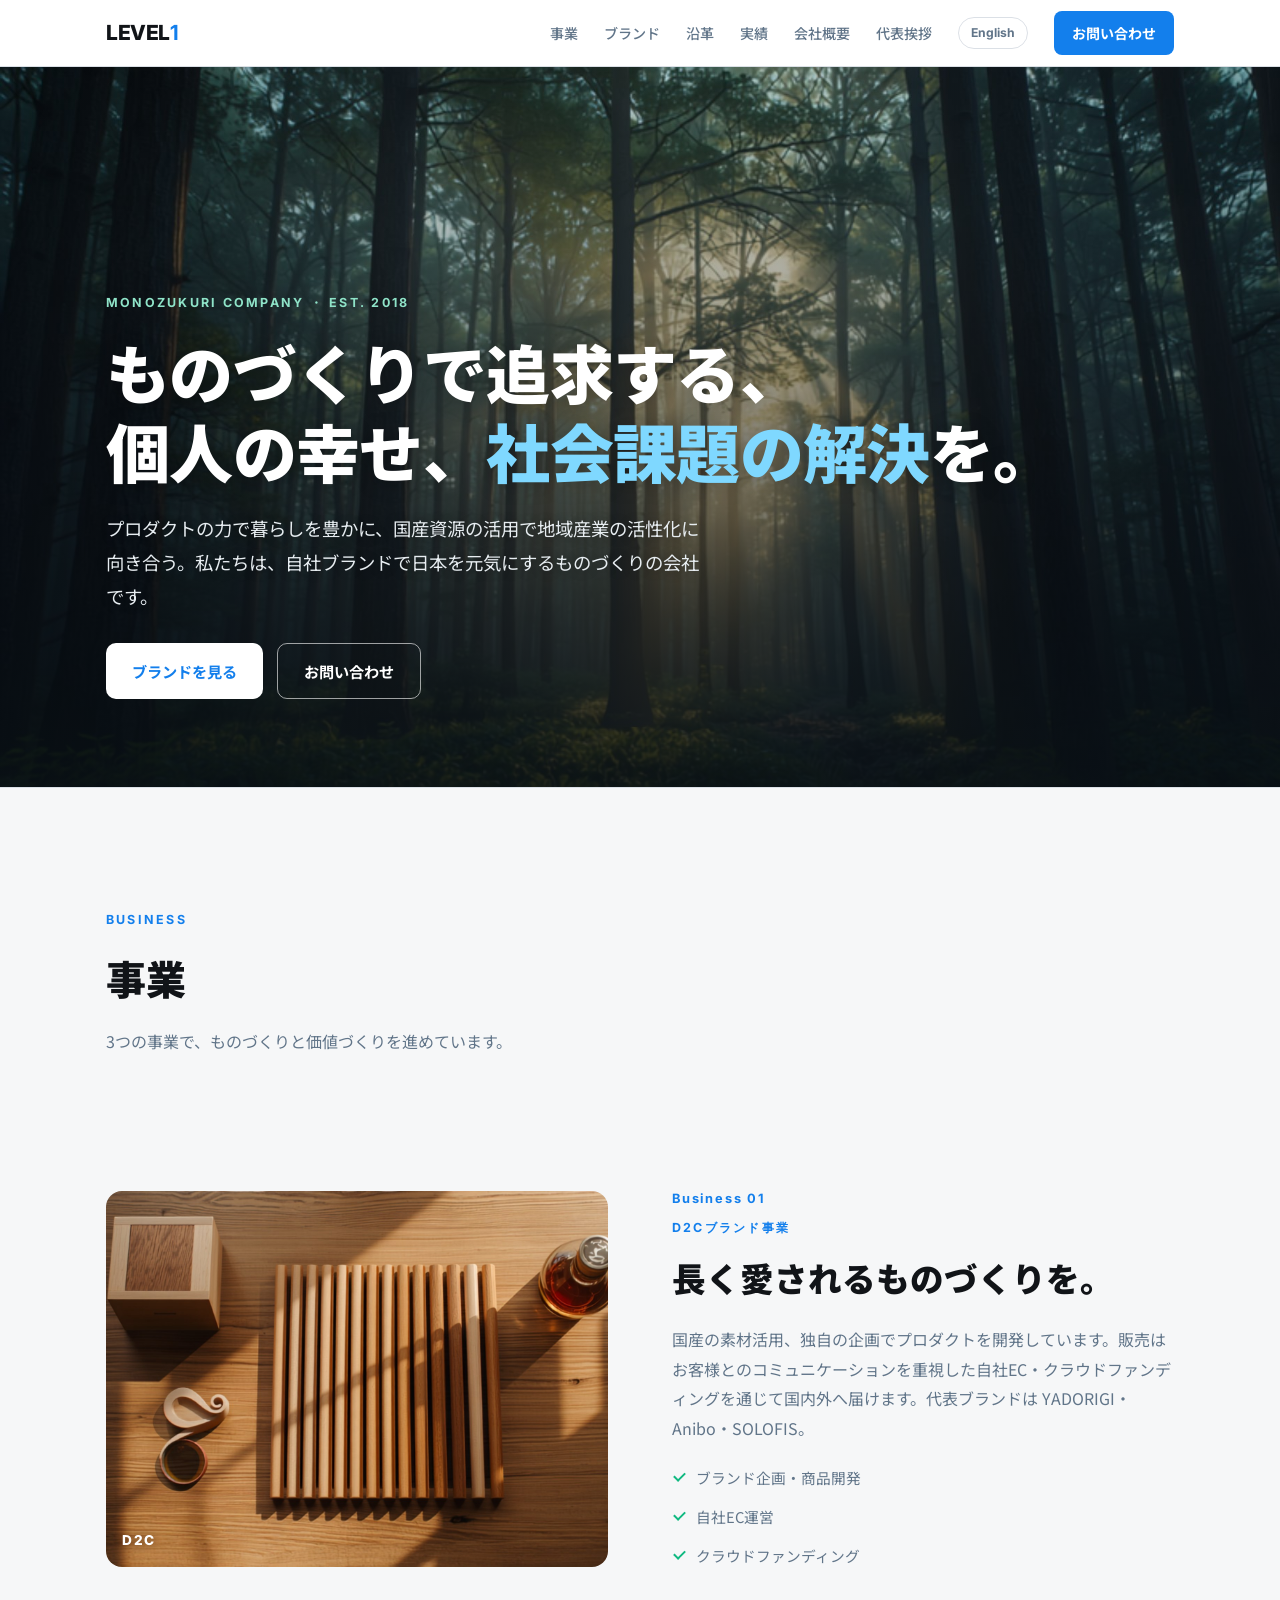
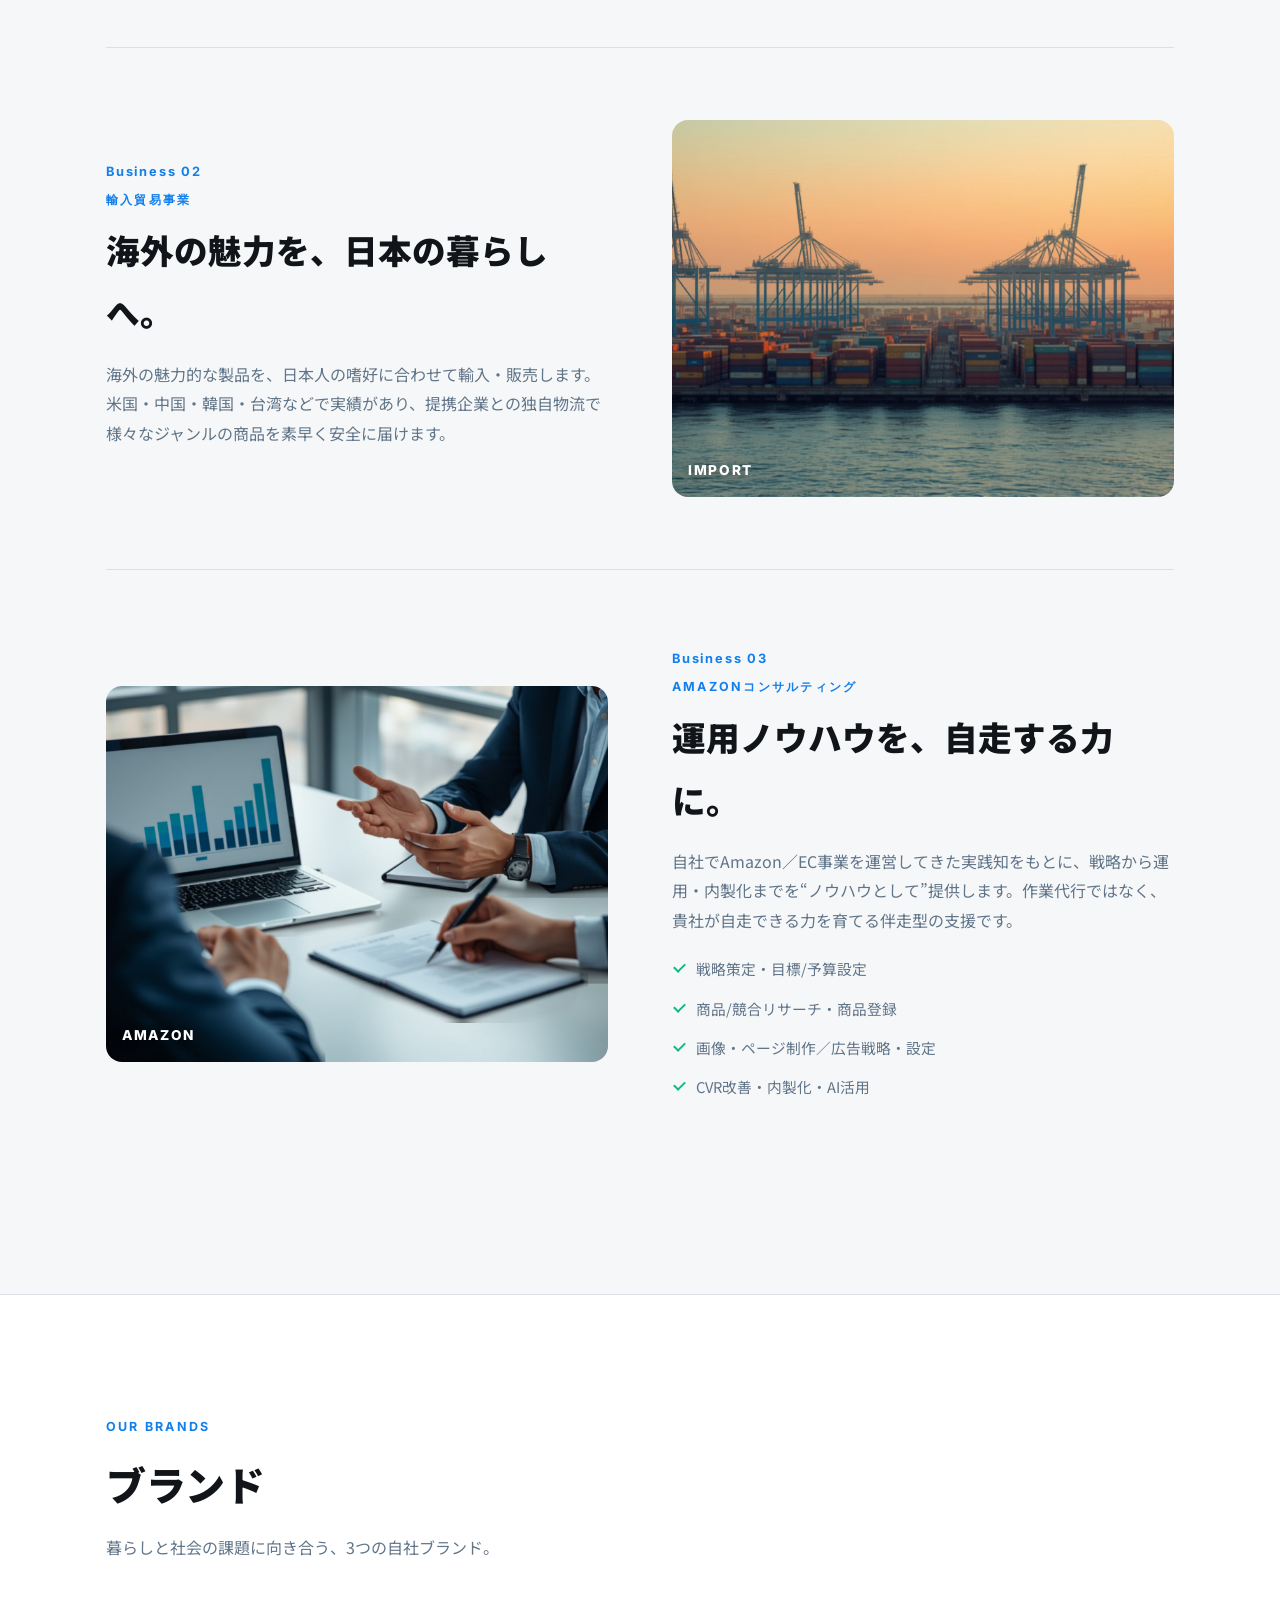
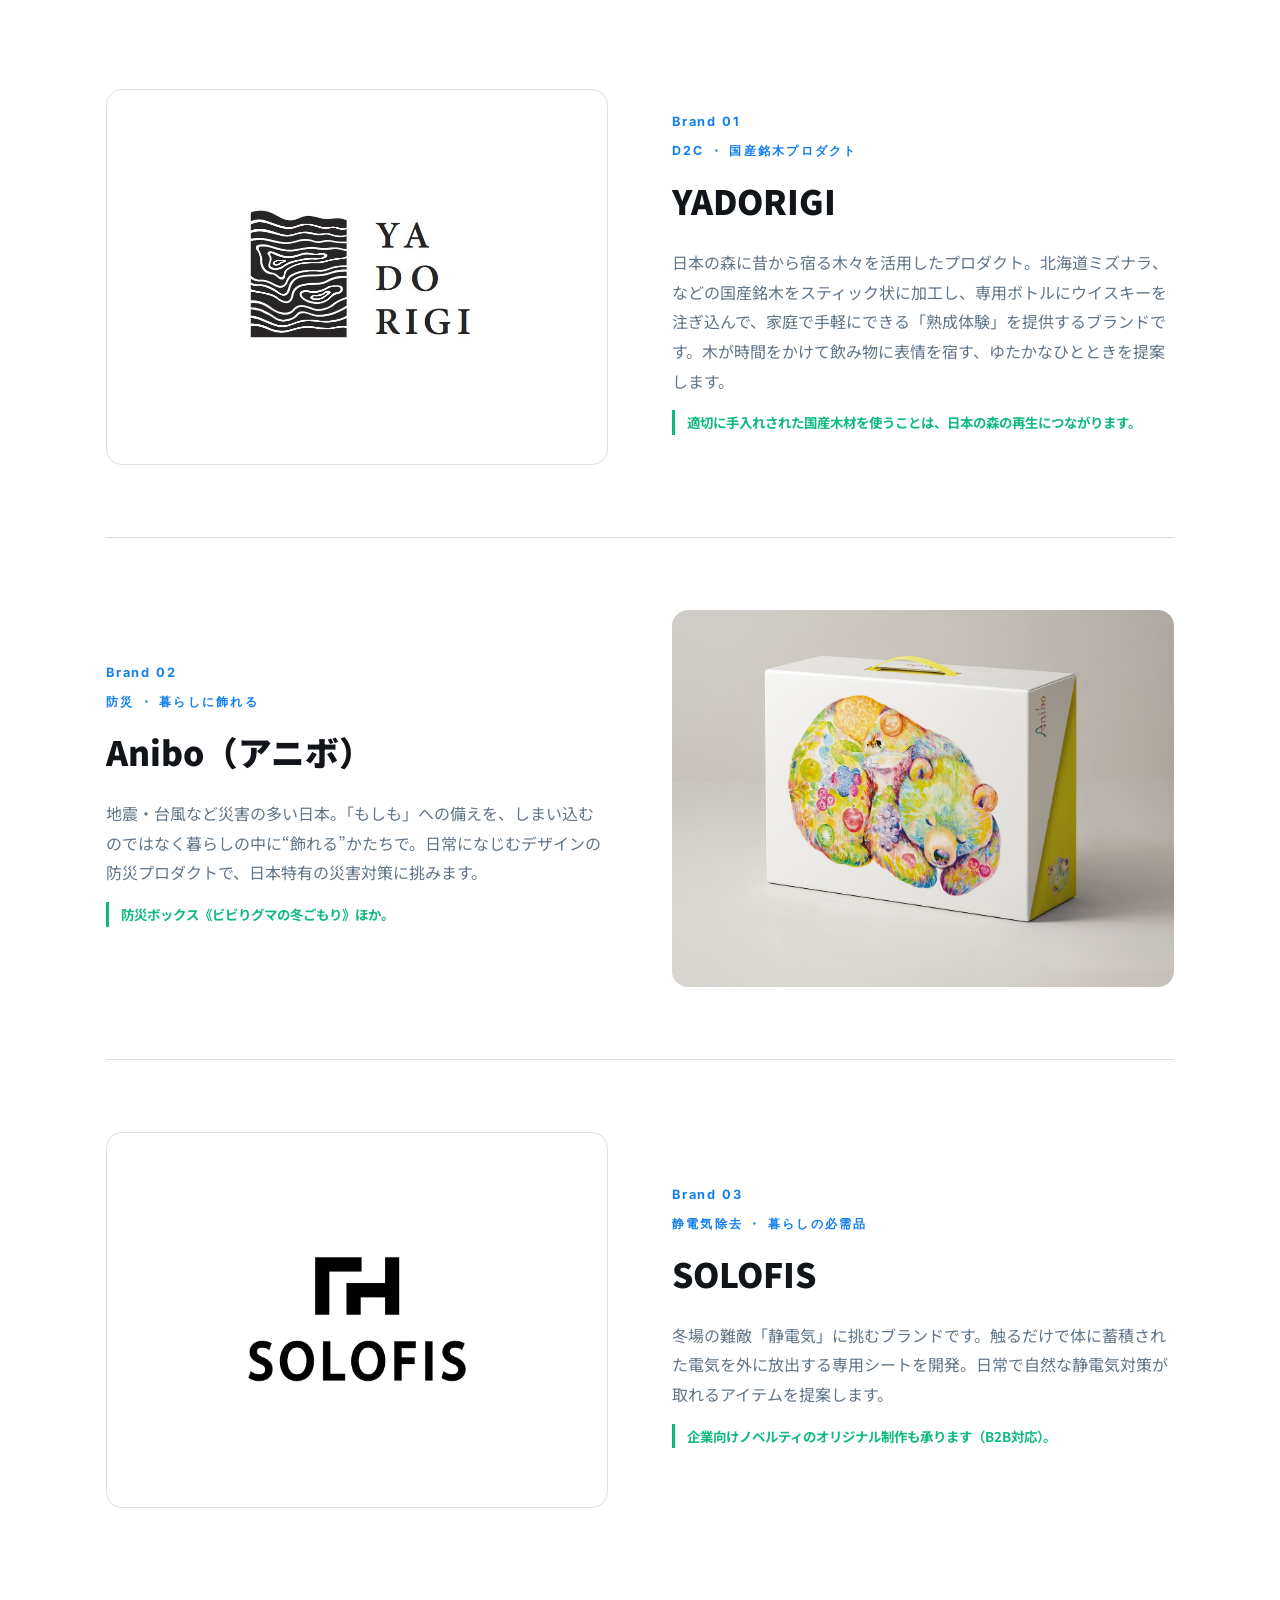
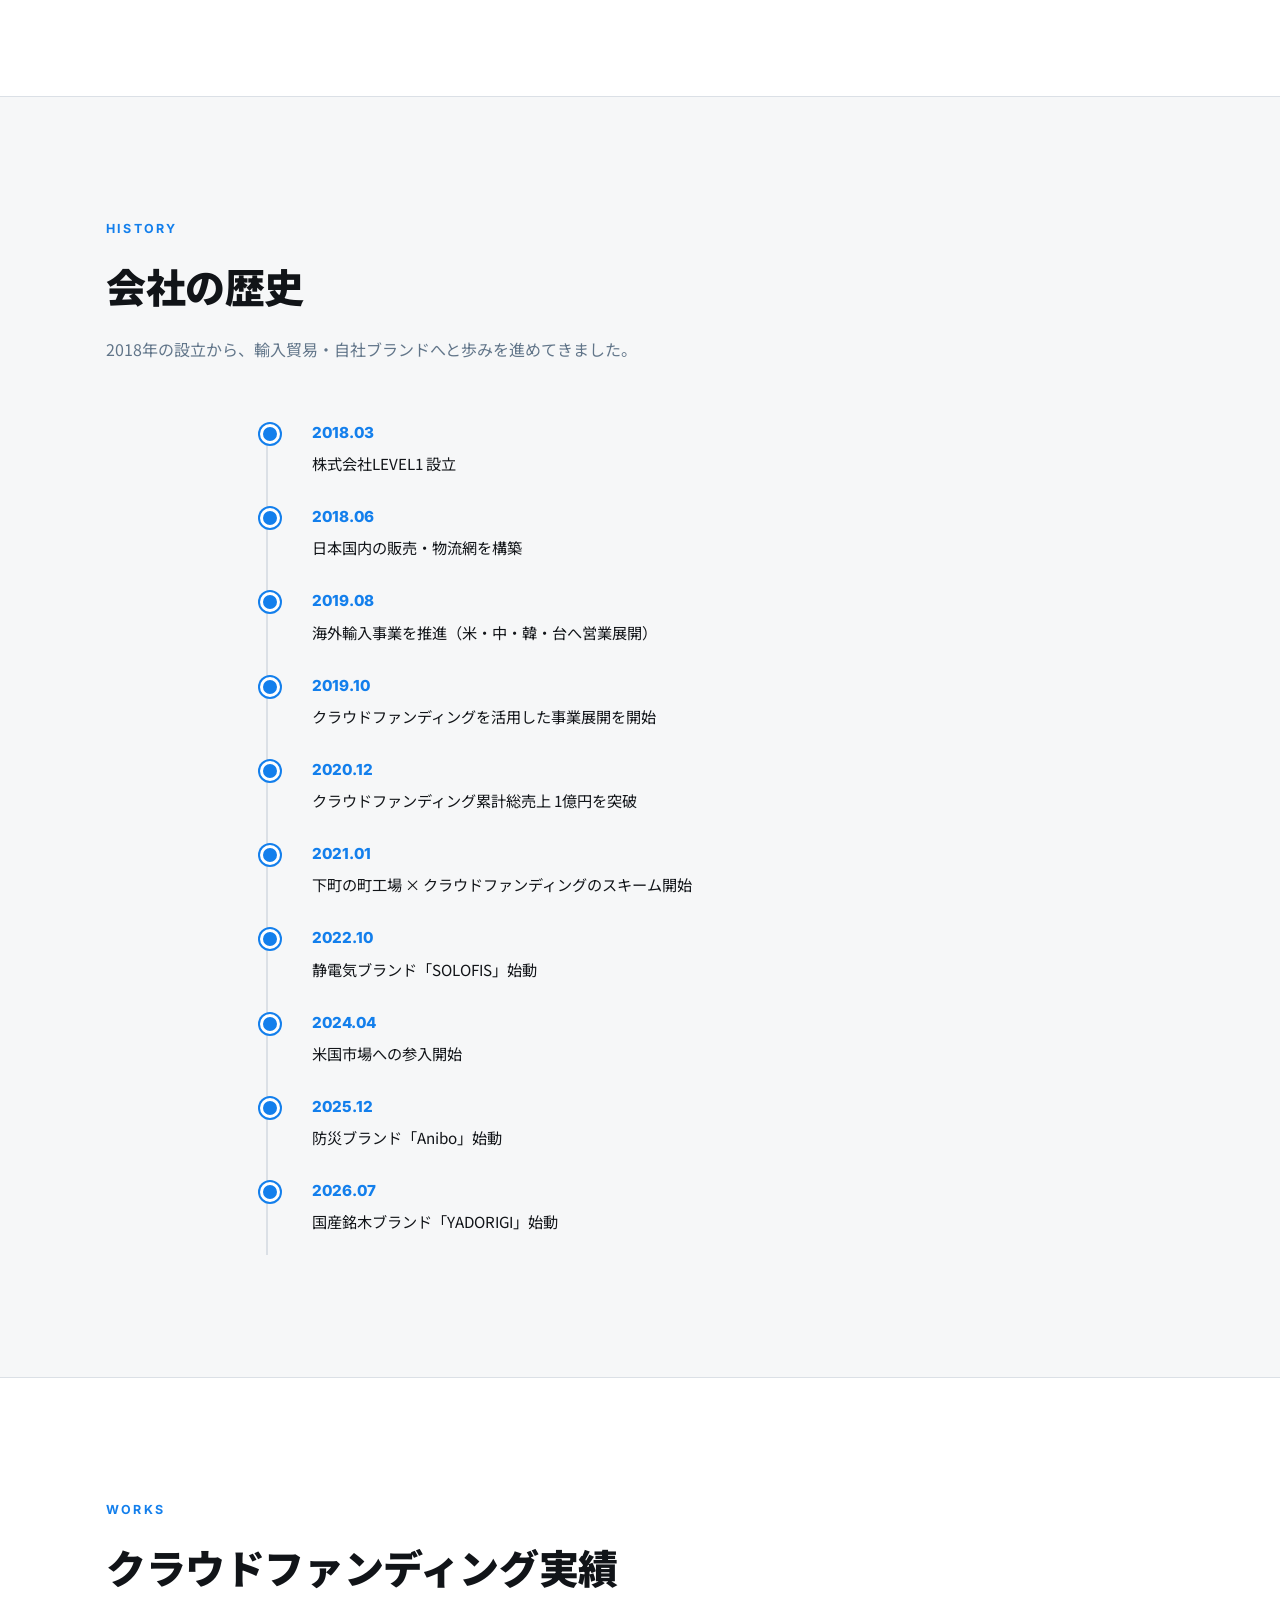
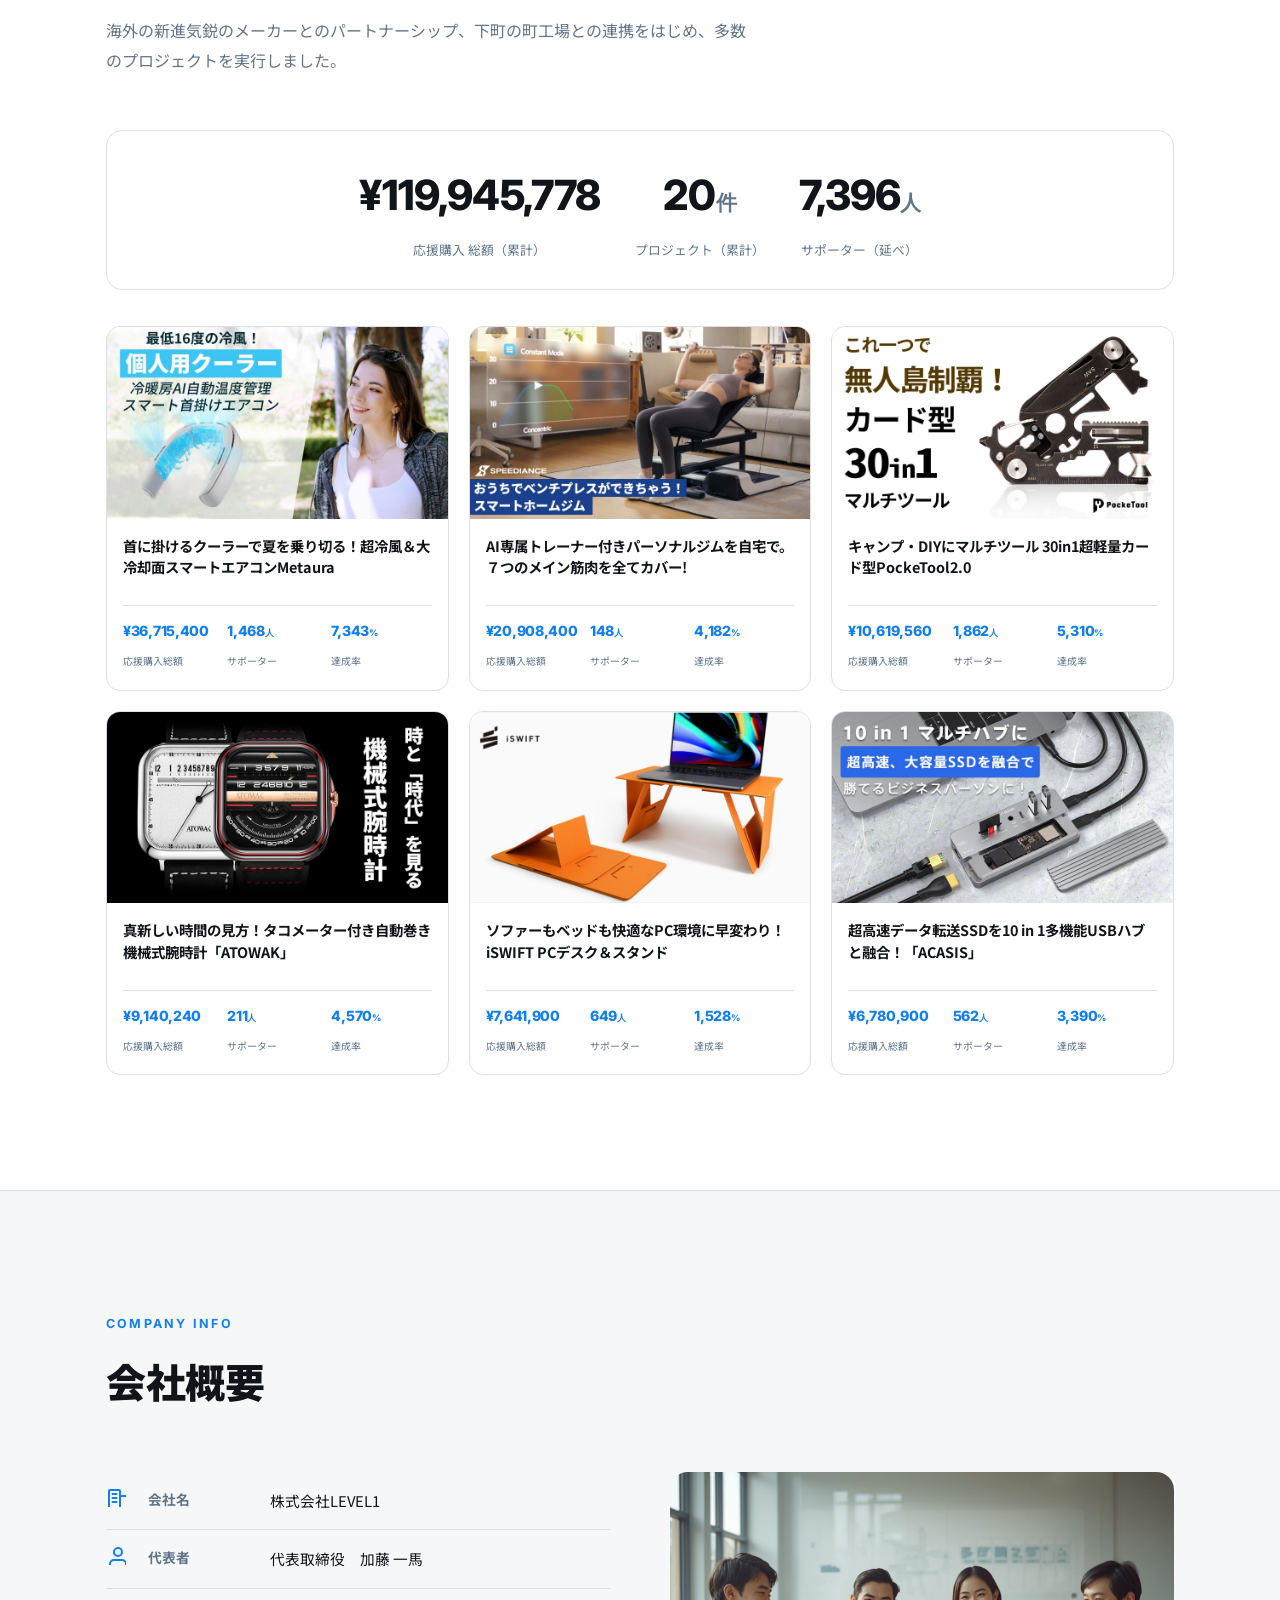
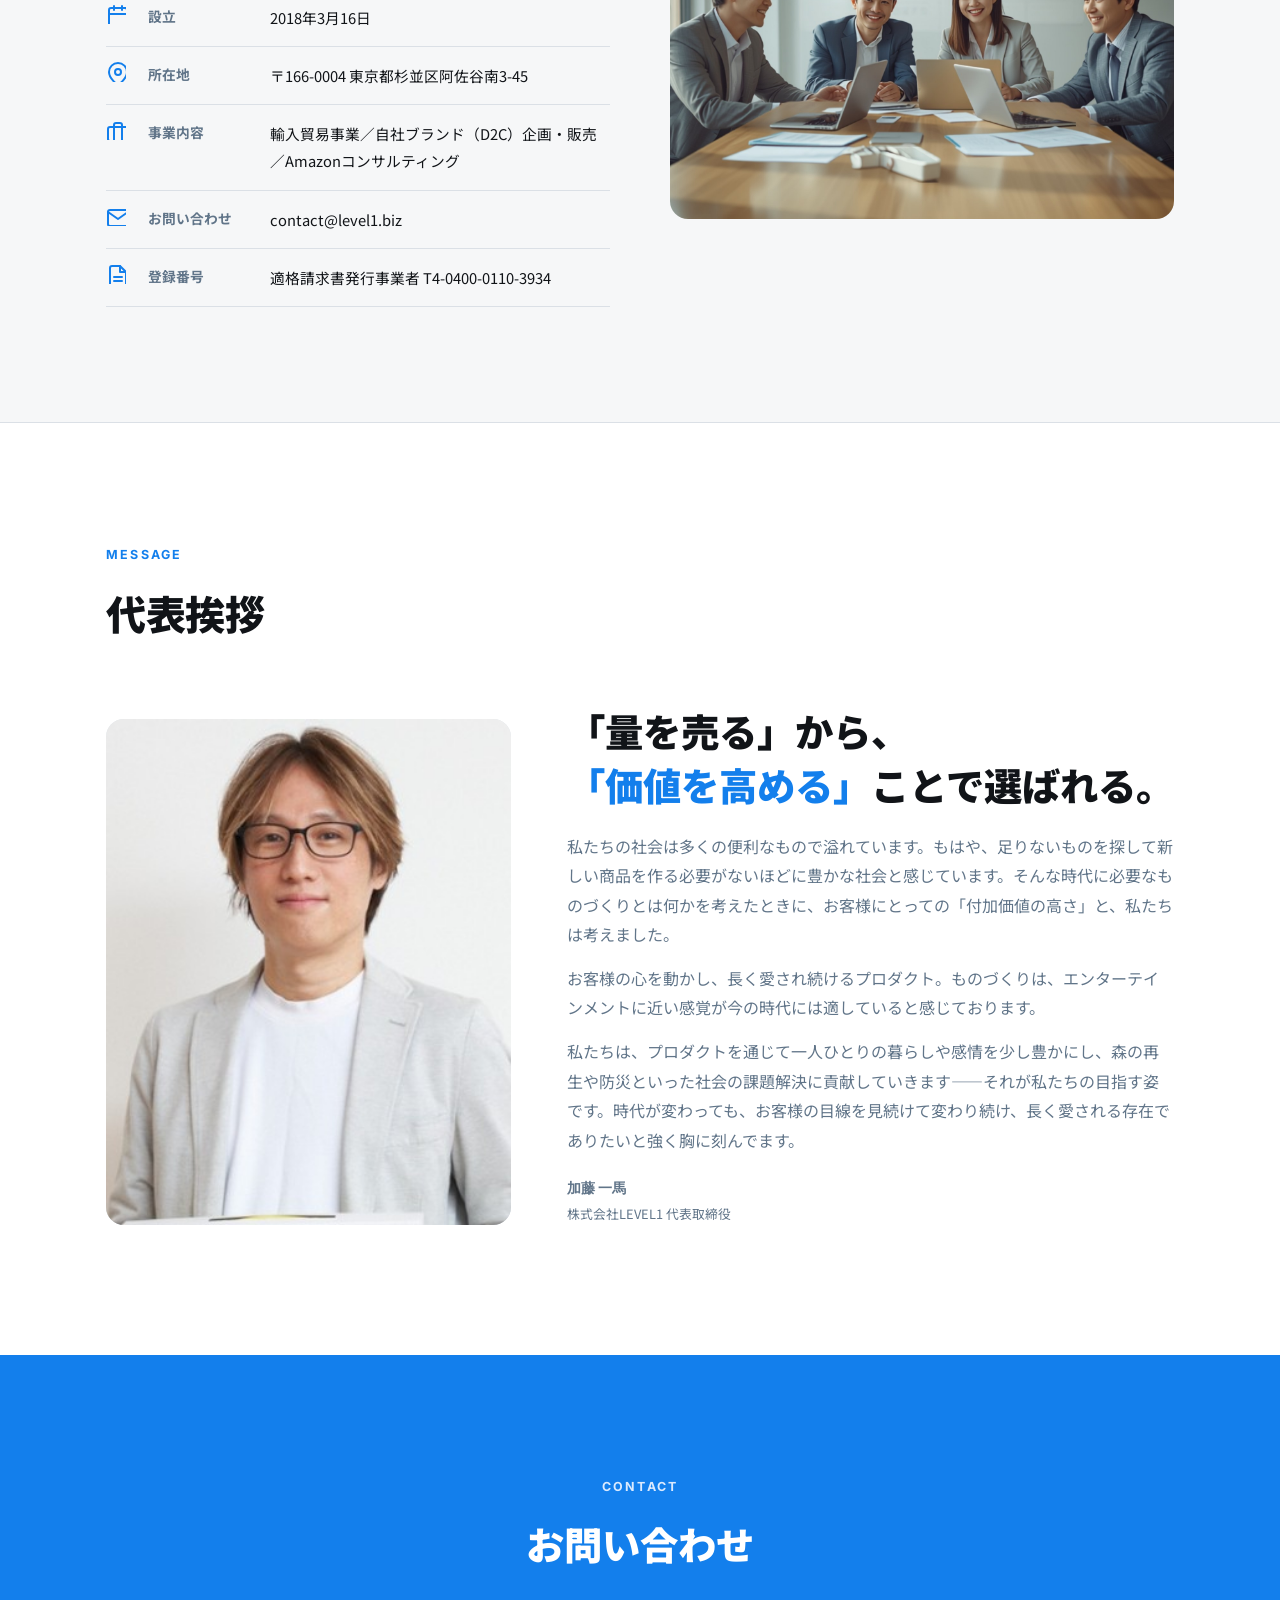
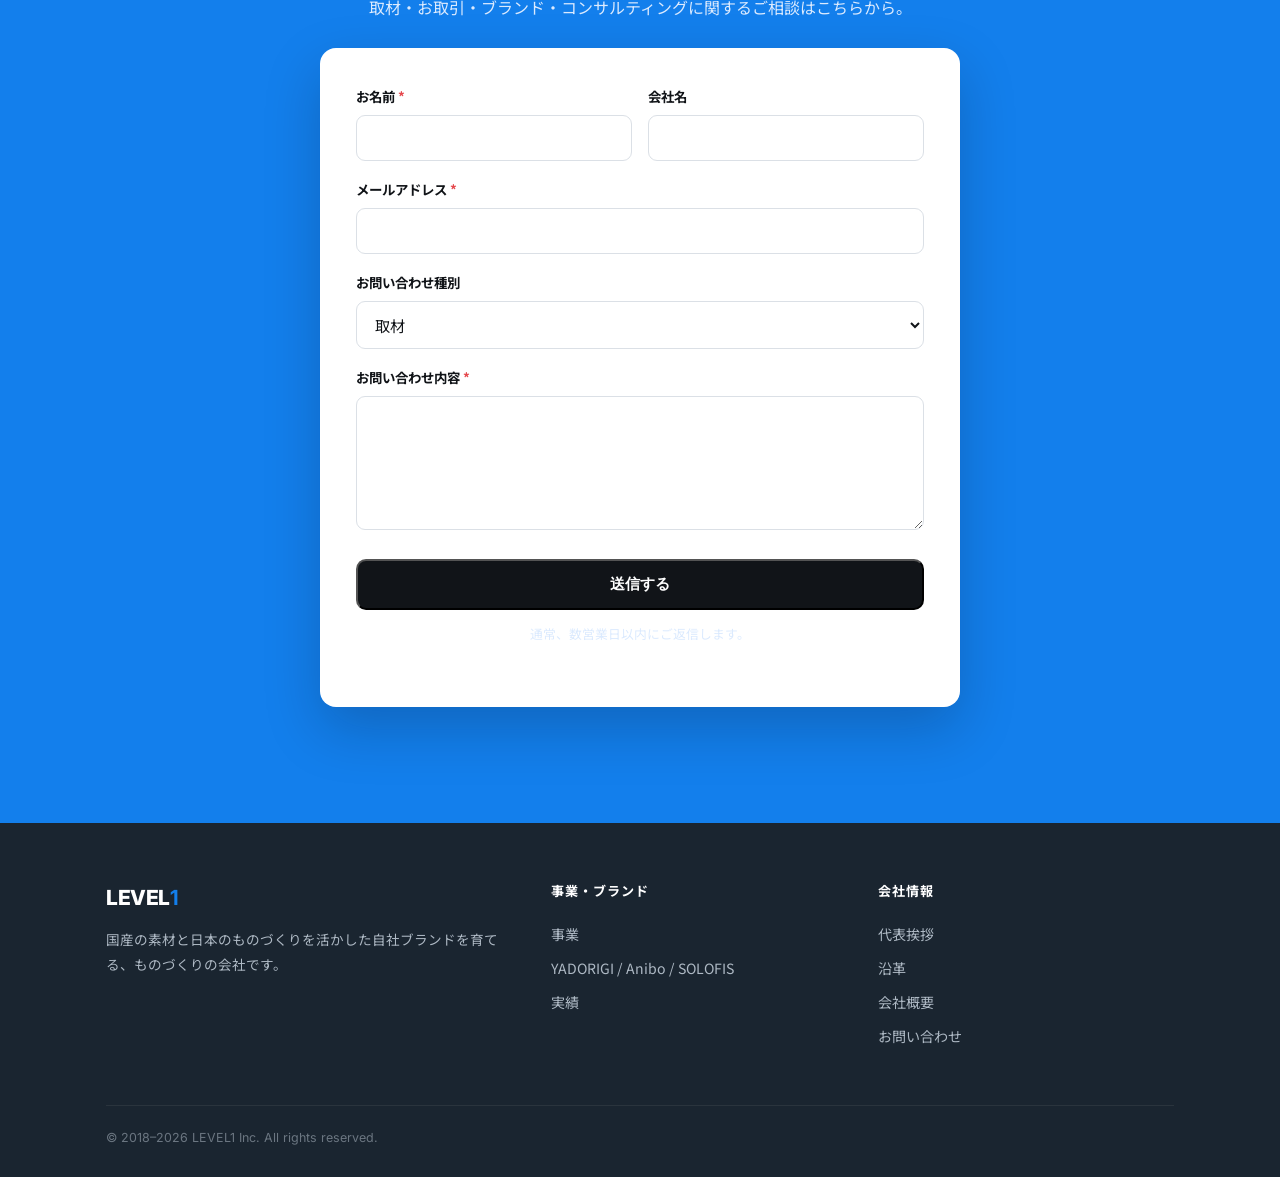
==== index.html @ 2e995557 "Fix formatting in CEO message section" ====
<!DOCTYPE html>
<html lang="ja">
<head>
<meta charset="UTF-8"/>
<meta name="viewport" content="width=device-width, initial-scale=1.0"/>
<title>LEVEL1 ｜ ものづくりで実現する、個人の幸せ、社会課題の解決</title>
<meta name="description" content="私たちは、輸入貿易・自社D2Cブランド（YADORIGI/Anibo/SOLOFIS）・Amazonコンサルティングを展開するものづくりの会社です。"/>
<link rel="preconnect" href="https://fonts.googleapis.com"/><link rel="preconnect" href="https://fonts.gstatic.com" crossorigin/>
<link href="https://fonts.googleapis.com/css2?family=Noto+Sans+JP:wght@400;500;700;900&family=Inter:wght@400;600;700;800&display=swap" rel="stylesheet"/>
<link rel="stylesheet" href="styles-d.css"/>
</head>
<body>
<header class="hd"><div class="container hd-in">
  <a class="logo" href="#top">LEVEL<b>1</b></a>
  <nav class="nav">
    <a href="#business" data-en="Business">事業</a><a href="#brands" data-en="Brands">ブランド</a>
    <a href="#history" data-en="History">沿革</a><a href="#works" data-en="Works">実績</a><a href="#about" data-en="Company">会社概要</a><a href="#greeting" data-en="Message">代表挨拶</a>
    <a class="lang" href="#">English</a>
    <a class="cta" href="#contact" data-en="Contact">お問い合わせ</a>
  </nav>
  <button class="nav-toggle" aria-label="メニュー"><span></span><span></span><span></span></button>
</div></header>

<section class="hero" id="top">
  <div class="hero-bg"><img src="assets/hero-forest.jpg" alt=""></div>
  <div class="container hero-in">
    <span class="eyebrow">Monozukuri Company ・ Est. 2018</span>
    <h1 data-en="Through monozukuri, we pursue<br>personal happiness and <span class='hl'>solutions to society's challenges</span>.">ものづくりで追求する、<br>個人の幸せ、<span class="hl">社会課題の解決</span>を。</h1>
    <p class="lead" data-en="We enrich daily life through the power of products and revitalize local industry by making the most of domestic resources. LEVEL1 is a manufacturing company energizing Japan with its own brands.">プロダクトの力で暮らしを豊かに、国産資源の活用で地域産業の活性化に向き合う。私たちは、自社ブランドで日本を元気にするものづくりの会社です。</p>
    <div class="btns">
      <a class="btn btn-w" href="#brands" data-en="View Our Brands">ブランドを見る</a>
      <a class="btn btn-o" href="#contact" data-en="Contact Us">お問い合わせ</a>
    </div>
  </div>
</section>


<section class="sec sec-alt" id="business"><div class="container">
  <div class="sec-head"><span class="eyebrow">Business</span><h2 data-en="Our Business">事業</h2>
    <p data-en="Three businesses through which we advance both craft and value creation.">3つの事業で、ものづくりと価値づくりを進めています。</p></div>
    <div class="feature reveal">
      <div class="feature-visual"><img src="assets/biz-d2c.jpg" alt=""><span class="fv-tag">D2C</span></div>
      <div class="feature-body">
        <span class="num">Business 01</span>
        <span class="eyebrow" style="display:block;margin-top:4px" data-en="D2C Brand Business">D2Cブランド事業</span>
        <h3 data-en="Craft that stays loved for years.">長く愛されるものづくりを。</h3>
        <p data-en="We develop products with domestic materials and original planning. We deliver them in Japan and abroad through our own EC and crowdfunding, valuing direct communication with customers. Our flagship brands are YADORIGI, Anibo and SOLOFIS.">国産の素材活用、独自の企画でプロダクトを開発しています。販売はお客様とのコミュニケーションを重視した自社EC・クラウドファンディングを通じて国内外へ届けます。代表ブランドは YADORIGI・Anibo・SOLOFIS。</p>
        <ul class="flist"><li data-en="Brand planning & product development">ブランド企画・商品開発</li><li data-en="In-house EC operations">自社EC運営</li><li data-en="Crowdfunding">クラウドファンディング</li></ul>
      </div>
    </div>
    <div class="feature rev reveal">
      <div class="feature-visual"><img src="assets/biz-import.jpg" alt=""><span class="fv-tag">IMPORT</span></div>
      <div class="feature-body">
        <span class="num">Business 02</span>
        <span class="eyebrow" style="display:block;margin-top:4px" data-en="Import &amp; Trade">輸入貿易事業</span>
        <h3 data-en="Bringing the world&#39;s best to life in Japan.">海外の魅力を、日本の暮らしへ。</h3>
        <p data-en="We import and sell appealing overseas products tailored to Japanese tastes. With a track record across the US, China, Korea and Taiwan, our proprietary logistics with partner firms deliver a wide range of goods quickly and safely.">海外の魅力的な製品を、日本人の嗜好に合わせて輸入・販売します。米国・中国・韓国・台湾などで実績があり、提携企業との独自物流で様々なジャンルの商品を素早く安全に届けます。</p>
      </div>
    </div>
    <div class="feature reveal">
      <div class="feature-visual"><img src="assets/biz-amazon.jpg" alt=""><span class="fv-tag">AMAZON</span></div>
      <div class="feature-body">
        <span class="num">Business 03</span>
        <span class="eyebrow" style="display:block;margin-top:4px" data-en="Amazon Consulting">Amazonコンサルティング</span>
        <h3 data-en="Turning operational know-how into self-reliance.">運用ノウハウを、自走する力に。</h3>
        <p data-en="Drawing on hands-on experience running our own Amazon/EC business, we provide everything from strategy to operations and in-house enablement &mdash; as know-how, not busywork. Ours is a hands-on partnership that builds your team&#39;s ability to run on its own.">自社でAmazon／EC事業を運営してきた実践知をもとに、戦略から運用・内製化までを“ノウハウとして”提供します。作業代行ではなく、貴社が自走できる力を育てる伴走型の支援です。</p>
        <ul class="flist"><li data-en="Strategy, goals &amp; budgeting">戦略策定・目標/予算設定</li><li data-en="Product/competitor research &amp; listing">商品/競合リサーチ・商品登録</li><li data-en="Creative/page production &amp; ad strategy">画像・ページ制作／広告戦略・設定</li><li data-en="CVR improvement, in-house enablement &amp; AI">CVR改善・内製化・AI活用</li></ul>
      </div>
    </div>
</div></section>

<section class="sec" id="brands"><div class="container">
  <div class="sec-head"><span class="eyebrow">Our Brands</span><h2 data-en="Our Brands">ブランド</h2>
    <p data-en="Three of our own brands, each addressing challenges in daily life and society.">暮らしと社会の課題に向き合う、3つの自社ブランド。</p></div>
    <div class="feature reveal">
      <div class="feature-visual logo"><img src="assets/brand-yadorigi.jpg" alt="YADORIGI"></div>
      <div class="feature-body">
        <span class="num">Brand 01</span>
        <span class="eyebrow" style="display:block;margin-top:4px" data-en="D2C ・ Domestic Fine Wood">D2C ・ 国産銘木プロダクト</span>
        <h3>YADORIGI</h3>
        <p data-en="A product that draws on the trees long native to Japan&#39;s forests. We shape domestic fine woods such as Hokkaido mizunara oak into sticks; placed in a dedicated bottle of whisky, they offer an easy at-home &quot;aging experience.&quot; Over time, the wood lends the drink new character &mdash; a richer moment to savor.">日本の森に昔から宿る木々を活用したプロダクト。北海道ミズナラ、などの国産銘木をスティック状に加工し、専用ボトルにウイスキーを注ぎ込んで、家庭で手軽にできる「熟成体験」を提供するブランドです。木が時間をかけて飲み物に表情を宿す、ゆたかなひとときを提案します。</p>
        <p class="note" data-en="Using properly managed domestic timber helps regenerate Japan&#39;s forests.">適切に手入れされた国産木材を使うことは、日本の森の再生につながります。</p>
      </div>
    </div>
    <div class="feature rev reveal">
      <div class="feature-visual"><img src="assets/brand-anibo.jpg" alt="Anibo"></div>
      <div class="feature-body">
        <span class="num">Brand 02</span>
        <span class="eyebrow" style="display:block;margin-top:4px" data-en="Disaster Prevention ・ Made to Display">防災 ・ 暮らしに飾れる</span>
        <h3 data-en="Anibo">Anibo（アニボ）</h3>
        <p data-en="Japan faces many disasters &mdash; earthquakes, typhoons and more. Rather than tucking your &quot;just in case&quot; preparations away, Anibo lets you display them in your home. With disaster-prevention products designed to blend into daily life, we take on the challenges unique to Japan.">地震・台風など災害の多い日本。「もしも」への備えを、しまい込むのではなく暮らしの中に“飾れる”かたちで。日常になじむデザインの防災プロダクトで、日本特有の災害対策に挑みます。</p>
        <p class="note" data-en="Disaster-prevention box &quot;A Timid Bear&#39;s Winter Rest,&quot; and more.">防災ボックス《ビビりグマの冬ごもり》ほか。</p>
      </div>
    </div>
    <div class="feature reveal">
      <div class="feature-visual logo"><img src="assets/brand-solofis.jpg" alt="SOLOFIS"></div>
      <div class="feature-body">
        <span class="num">Brand 03</span>
        <span class="eyebrow" style="display:block;margin-top:4px" data-en="Anti-Static ・ Everyday Essential">静電気除去 ・ 暮らしの必需品</span>
        <h3>SOLOFIS</h3>
        <p data-en="A brand taking on &quot;static electricity,&quot; winter&#39;s stubborn foe. We developed a dedicated sheet that releases the charge built up in your body with a single touch &mdash; an item for natural, everyday static protection.">冬場の難敵「静電気」に挑むブランドです。触るだけで体に蓄積された電気を外に放出する専用シートを開発。日常で自然な静電気対策が取れるアイテムを提案します。</p>
        <p class="note" data-en="We also make original corporate novelty items (B2B).">企業向けノベルティのオリジナル制作も承ります（B2B対応）。</p>
      </div>
    </div>
</div></section>

<section class="sec sec-alt" id="history"><div class="container">
  <div class="sec-head"><span class="eyebrow">History</span><h2 data-en="Our History">会社の歴史</h2>
    <p data-en="From our founding in 2018, we have grown from import trade into our own brands.">2018年の設立から、輸入貿易・自社ブランドへと歩みを進めてきました。</p></div>
  <div class="timeline">
      <div class="tl reveal"><div class="yr">2018.03</div><div class="ev" data-en="LEVEL1 Inc. founded">株式会社LEVEL1 設立</div></div>
      <div class="tl reveal"><div class="yr">2018.06</div><div class="ev" data-en="Built a domestic sales & logistics network">日本国内の販売・物流網を構築</div></div>
      <div class="tl reveal"><div class="yr">2019.08</div><div class="ev" data-en="Expanded import business (US, China, Korea, Taiwan)">海外輸入事業を推進（米・中・韓・台へ営業展開）</div></div>
      <div class="tl reveal"><div class="yr">2019.10</div><div class="ev" data-en="Began business leveraging crowdfunding">クラウドファンディングを活用した事業展開を開始</div></div>
      <div class="tl reveal"><div class="yr">2020.12</div><div class="ev" data-en="Surpassed &yen;100M in cumulative crowdfunding sales">クラウドファンディング累計総売上 1億円を突破</div></div>
      <div class="tl reveal"><div class="yr">2021.01</div><div class="ev" data-en="Launched a local-factory &times; crowdfunding scheme">下町の町工場 × クラウドファンディングのスキーム開始</div></div>
      <div class="tl reveal"><div class="yr">2022.10</div><div class="ev" data-en="Launched anti-static brand SOLOFIS">静電気ブランド「SOLOFIS」始動</div></div>
      <div class="tl reveal"><div class="yr">2024.04</div><div class="ev" data-en="Entered the US market">米国市場への参入開始</div></div>
      <div class="tl reveal"><div class="yr">2025.12</div><div class="ev" data-en="Launched disaster-prevention brand Anibo">防災ブランド「Anibo」始動</div></div>
      <div class="tl reveal"><div class="yr">2026.07</div><div class="ev" data-en="Launched domestic-fine-wood brand YADORIGI">国産銘木ブランド「YADORIGI」始動</div></div>
  </div>
</div></section>

<section class="sec" id="works"><div class="container">
  <div class="sec-head"><span class="eyebrow">Works</span><h2 data-en="Crowdfunding Results">クラウドファンディング実績</h2>
    <p data-en="Through partnerships with rising overseas makers and collaborations with local factories, we have run many successful projects.">海外の新進気鋭のメーカーとのパートナーシップ、下町の町工場との連携をはじめ、多数のプロジェクトを実行しました。</p></div>
  <div class="works-banner reveal">
    <div><b>¥119,945,778</b><span data-en="Total raised (cumulative)">応援購入 総額（累計）</span></div>
    <div><b>20<span class="u" data-en="">件</span></b><span data-en="Projects (cumulative)">プロジェクト（累計）</span></div>
    <div><b>7,396<span class="u" data-en="">人</span></b><span data-en="Backers (total)">サポーター（延べ）</span></div>
  </div>
  <div class="works">
      <a class="work reveal" href="https://www.makuake.com/project/metaura/" target="_blank" rel="noopener">
        <div class="work-thumb"><img src="assets/cf/metaura.jpg" alt=""></div>
        <div class="work-body"><h4 data-en="Metaura: a neck cooler with powerful cold air to beat the summer heat">首に掛けるクーラーで夏を乗り切る！超冷風＆大冷却面スマートエアコンMetaura</h4>
          <div class="work-stats">
            <div><b>¥36,715,400</b><span data-en="Total raised">応援購入総額</span></div>
            <div><b>1,468<i data-en="">人</i></b><span data-en="Backers">サポーター</span></div>
            <div><b>7,343<i>%</i></b><span data-en="Achievement">達成率</span></div>
          </div></div></a>
      <a class="work reveal" href="https://www.makuake.com/project/speediance2/" target="_blank" rel="noopener">
        <div class="work-thumb"><img src="assets/cf/speediance2.png" alt=""></div>
        <div class="work-body"><h4 data-en="A home personal gym with an AI trainer, covering all 7 major muscle groups">AI専属トレーナー付きパーソナルジムを自宅で。７つのメイン筋肉を全てカバー!</h4>
          <div class="work-stats">
            <div><b>¥20,908,400</b><span data-en="Total raised">応援購入総額</span></div>
            <div><b>148<i data-en="">人</i></b><span data-en="Backers">サポーター</span></div>
            <div><b>4,182<i>%</i></b><span data-en="Achievement">達成率</span></div>
          </div></div></a>
      <a class="work reveal" href="https://www.makuake.com/project/pocke_tool2/" target="_blank" rel="noopener">
        <div class="work-thumb"><img src="assets/cf/pocke_tool2.png" alt=""></div>
        <div class="work-body"><h4 data-en="PockeTool2.0: an ultra-light 30-in-1 card multitool for camping & DIY">キャンプ・DIYにマルチツール 30in1超軽量カード型PockeTool2.0</h4>
          <div class="work-stats">
            <div><b>¥10,619,560</b><span data-en="Total raised">応援購入総額</span></div>
            <div><b>1,862<i data-en="">人</i></b><span data-en="Backers">サポーター</span></div>
            <div><b>5,310<i>%</i></b><span data-en="Achievement">達成率</span></div>
          </div></div></a>
      <a class="work reveal" href="https://www.makuake.com/project/atowak/" target="_blank" rel="noopener">
        <div class="work-thumb"><img src="assets/cf/atowak.png" alt=""></div>
        <div class="work-body"><h4 data-en="ATOWAK: an automatic mechanical watch with a fresh way to tell time">真新しい時間の見方！タコメーター付き自動巻き機械式腕時計「ATOWAK」</h4>
          <div class="work-stats">
            <div><b>¥9,140,240</b><span data-en="Total raised">応援購入総額</span></div>
            <div><b>211<i data-en="">人</i></b><span data-en="Backers">サポーター</span></div>
            <div><b>4,570<i>%</i></b><span data-en="Achievement">達成率</span></div>
          </div></div></a>
      <a class="work reveal" href="https://www.makuake.com/project/iswift/" target="_blank" rel="noopener">
        <div class="work-thumb"><img src="assets/cf/iswift.png" alt=""></div>
        <div class="work-body"><h4 data-en="iSWIFT: a PC desk & stand that turns any sofa or bed into a workspace">ソファーもベッドも快適なPC環境に早変わり！iSWIFT PCデスク＆スタンド</h4>
          <div class="work-stats">
            <div><b>¥7,641,900</b><span data-en="Total raised">応援購入総額</span></div>
            <div><b>649<i data-en="">人</i></b><span data-en="Backers">サポーター</span></div>
            <div><b>1,528<i>%</i></b><span data-en="Achievement">達成率</span></div>
          </div></div></a>
      <a class="work reveal" href="https://www.makuake.com/project/acasis_ssd/" target="_blank" rel="noopener">
        <div class="work-thumb"><img src="assets/cf/acasis_ssd.jpg" alt=""></div>
        <div class="work-body"><h4 data-en="ACASIS: an ultra-fast SSD fused with a 10-in-1 multifunction USB hub">超高速データ転送SSDを10 in 1多機能USBハブと融合！「ACASIS」</h4>
          <div class="work-stats">
            <div><b>¥6,780,900</b><span data-en="Total raised">応援購入総額</span></div>
            <div><b>562<i data-en="">人</i></b><span data-en="Backers">サポーター</span></div>
            <div><b>3,390<i>%</i></b><span data-en="Achievement">達成率</span></div>
          </div></div></a>
  </div>
</div></section>

<section class="sec sec-alt" id="about"><div class="container">
  <div class="sec-head"><span class="eyebrow">Company Info</span><h2 data-en="Company Profile">会社概要</h2></div>
  <div class="about">
    <dl class="cinfo">
      <div class="row"><svg class="i"><rect x="3" y="3" width="11" height="18" rx="1"/><path d="M14 9h6a1 1 0 0 1 1 1v11h-7"/><line x1="6.5" y1="7" x2="10.5" y2="7"/><line x1="6.5" y1="11" x2="10.5" y2="11"/><line x1="6.5" y1="15" x2="10.5" y2="15"/></svg><dt data-en="Company">会社名</dt><dd data-en="LEVEL1 Inc.">株式会社LEVEL1</dd></div>
      <div class="row"><svg class="i"><path d="M20 21v-2a4 4 0 0 0-4-4H8a4 4 0 0 0-4 4v2"/><circle cx="12" cy="7" r="4"/></svg><dt data-en="CEO">代表者</dt><dd data-en="Kazuma Kato, CEO">代表取締役　加藤 一馬</dd></div>
      <div class="row"><svg class="i"><rect x="3" y="4" width="18" height="18" rx="2"/><line x1="16" y1="2" x2="16" y2="6"/><line x1="8" y1="2" x2="8" y2="6"/><line x1="3" y1="10" x2="21" y2="10"/></svg><dt data-en="Founded">設立</dt><dd data-en="March 16, 2018">2018年3月16日</dd></div>
      <div class="row"><svg class="i"><path d="M21 10c0 7-9 13-9 13s-9-6-9-13a9 9 0 0 1 18 0z"/><circle cx="12" cy="10" r="3"/></svg><dt data-en="Address">所在地</dt><dd data-en="3-45 Asagaya-minami, Suginami-ku, Tokyo 166-0004">〒166-0004 東京都杉並区阿佐谷南3-45</dd></div>
      <div class="row"><svg class="i"><rect x="2" y="7" width="20" height="14" rx="2"/><path d="M16 21V5a2 2 0 0 0-2-2h-4a2 2 0 0 0-2 2v16"/></svg><dt data-en="Business">事業内容</dt><dd data-en="Import &amp; trade / in-house D2C brand planning &amp; sales / Amazon consulting">輸入貿易事業／自社ブランド（D2C）企画・販売／Amazonコンサルティング</dd></div>
      <div class="row"><svg class="i"><rect x="2" y="4" width="20" height="16" rx="2"/><path d="m22 6-10 7L2 6"/></svg><dt data-en="Contact">お問い合わせ</dt><dd>contact@level1.biz</dd></div>
      <div class="row"><svg class="i"><path d="M14 2H6a2 2 0 0 0-2 2v16a2 2 0 0 0 2 2h12a2 2 0 0 0 2-2V8z"/><polyline points="14 2 14 8 20 8"/><line x1="16" y1="13" x2="8" y2="13"/><line x1="16" y1="17" x2="8" y2="17"/></svg><dt data-en="Invoice Reg. No.">登録番号</dt><dd data-en="Qualified Invoice Issuer T4-0400-0110-3934">適格請求書発行事業者 T4-0400-0110-3934</dd></div>
    </dl>
    <div style="align-self:start">
      <div class="greet-photo" style="aspect-ratio:16/11"><img src="assets/about-team.jpg" alt="チームでプロジェクトを進める様子" style="object-position:center"></div>
    </div>
  </div>
</div></section>
<section class="sec" id="greeting"><div class="container">
  <div class="sec-head"><span class="eyebrow">Message</span><h2 data-en="Message from the CEO">代表挨拶</h2></div>
  <div class="greet">
    <div class="greet-photo"><img src="assets/leader.jpg" alt="代表取締役 加藤一馬"></div>
    <div>
      <h2 data-en="Moving beyond &quot;selling volume&quot; to become a brand chosen for <span class='hl'>the value it adds</span>.">「量を売る」から、<br><span class="hl">「価値を高める」</span>ことで選ばれる。</h2>
      <p data-en="Our society overflows with convenient goods. It feels affluent enough that we no longer need to create new products just to fill a gap. Asking ourselves what kind of manufacturing this era truly needs, we arrived at one answer: the depth of added value for the customer.">私たちの社会は多くの便利なもので溢れています。もはや、足りないものを探して新しい商品を作る必要がないほどに豊かな社会と感じています。そんな時代に必要なものづくりとは何かを考えたときに、お客様にとっての「付加価値の高さ」と、私たちは考えました。</p>
      <p data-en="Products that move people and stay loved for years. We believe that, today, manufacturing is best approached with a sensibility close to entertainment.">お客様の心を動かし、長く愛され続けるプロダクト。ものづくりは、エンターテインメントに近い感覚が今の時代には適していると感じております。</p>
      <p data-en="Through our products, we enrich each person&#39;s life and emotions a little, and contribute to solving social challenges such as forest regeneration and disaster preparedness &mdash; that is who we aspire to be. However the times change, we are determined to keep watching from the customer&#39;s point of view, keep evolving, and remain a company loved for the long term.">私たちは、プロダクトを通じて一人ひとりの暮らしや感情を少し豊かにし、森の再生や防災といった社会の課題解決に貢献していきます——それが私たちの目指す姿です。時代が変わっても、お客様の目線を見続けて変わり続け、長く愛される存在でありたいと強く胸に刻んでます。</p>
      <p class="by" data-en="Kazuma Kato<span>CEO, LEVEL1 Inc.</span>">加藤 一馬<span>株式会社LEVEL1 代表取締役</span></p>
    </div>
  </div>
</div></section>

<section class="sec cta-sec" id="contact"><div class="container">
  <span class="eyebrow">Contact</span>
  <h2 data-en="Contact Us">お問い合わせ</h2>
  <p data-en="For press, business, brand or consulting inquiries, please reach out here.">取材・お取引・ブランド・コンサルティングに関するご相談はこちらから。</p>
  <form class="cform" action="https://api.web3forms.com/submit" method="POST">
    <input type="hidden" name="access_key" value="0829acf2-3e3c-4e8b-92d0-b7e1ca0f9c16">
    <input type="hidden" name="subject" value="LEVEL1 サイトからのお問い合わせ">
    <input type="hidden" name="from_name" value="LEVEL1 Website">
    <input type="checkbox" name="botcheck" style="display:none" tabindex="-1" autocomplete="off">
    <div class="cf-grid">
      <label><span data-en="Name">お名前<em>*</em></span><input type="text" name="name" required></label>
      <label><span data-en="Company">会社名</span><input type="text" name="company"></label>
    </div>
    <label><span data-en="Email">メールアドレス<em>*</em></span><input type="email" name="email" required></label>
    <label><span data-en="Inquiry type">お問い合わせ種別</span>
      <select name="type">
        <option data-en="Press">取材</option>
        <option data-en="Business">お取引</option>
        <option data-en="Brand">ブランド</option>
        <option data-en="Consulting">コンサルティング</option>
        <option data-en="Other">その他</option>
      </select>
    </label>
    <label><span data-en="Message">お問い合わせ内容<em>*</em></span><textarea name="message" rows="5" required></textarea></label>
    <button class="btn btn-p cf-submit" type="submit" data-en="Send">送信する</button>
    <p class="cf-note" data-en="We usually reply within a few business days.">通常、数営業日以内にご返信します。</p>
  </form>
</div></section>

<footer class="ft"><div class="container ft-in">
  <div>
    <div class="logo" style="font-family:var(--en);font-weight:800;font-size:1.3rem">LEVEL<b style="color:var(--blue)">1</b></div>
    <p style="font-size:.85rem" data-en="A manufacturing company nurturing its own brands, built on domestic materials and Japanese craftsmanship.">国産の素材と日本のものづくりを活かした自社ブランドを育てる、ものづくりの会社です。</p>
  </div>
  <div><h4 data-en="Business &amp; Brands">事業・ブランド</h4>
    <a href="#business" data-en="Business">事業</a><a href="#brands">YADORIGI / Anibo / SOLOFIS</a><a href="#works" data-en="Works">実績</a></div>
  <div><h4 data-en="Company">会社情報</h4>
    <a href="#greeting" data-en="Message">代表挨拶</a><a href="#history" data-en="History">沿革</a><a href="#about" data-en="Company Profile">会社概要</a><a href="#contact" data-en="Contact">お問い合わせ</a></div>
  <p class="cp">© 2018–2026 LEVEL1 Inc. All rights reserved.</p>
</div></footer>

<script>
(function(){
  var t=document.querySelector('.nav-toggle'),n=document.querySelector('.nav');
  if(t&&n){t.addEventListener('click',function(){n.classList.toggle('open');});
    n.querySelectorAll('a').forEach(function(a){a.addEventListener('click',function(){n.classList.remove('open');});});}
  var els=document.querySelectorAll('.reveal');
  function showAll(){els.forEach(function(e){e.classList.add('vis');});}
  document.documentElement.classList.add('anim');
  if('IntersectionObserver' in window){var io=new IntersectionObserver(function(es){es.forEach(function(e){if(e.isIntersecting){e.target.classList.add('vis');io.unobserve(e.target);}});},{threshold:.06,rootMargin:'0px 0px -5% 0px'});els.forEach(function(e){io.observe(e);});
    setTimeout(showAll,2200);window.addEventListener('load',function(){setTimeout(showAll,300);});}
  else showAll();
})();

(function(){
  var root=document.documentElement, btn=document.querySelector('.lang');
  var TJA=document.title, TEN='LEVEL1 | Craftsmanship for personal happiness and solutions to social challenges';
  var nodes=document.querySelectorAll('[data-en]');
  nodes.forEach(function(el){ el.setAttribute('data-ja', el.innerHTML); });
  function setLang(l){
    root.setAttribute('lang', l);
    nodes.forEach(function(el){ el.innerHTML = (l==='en') ? el.getAttribute('data-en') : el.getAttribute('data-ja'); });
    document.title = (l==='en') ? TEN : TJA;
    if(btn) btn.textContent = (l==='en') ? '日本語' : 'English';
    try{ localStorage.setItem('l1lang', l); }catch(e){}
  }
  if(btn){ btn.addEventListener('click', function(e){ e.preventDefault(); setLang(root.getAttribute('lang')==='en'?'ja':'en'); }); }
  var saved; try{ saved=localStorage.getItem('l1lang'); }catch(e){}
  setLang(saved==='en'?'en':'ja');
})();
</script>
</body></html>
---- styles-d.css ----
/* ============================================================
   株式会社LEVEL1 コーポレートサイト（D案：nayu参考・クリーン企業系）
   共通スタイル
   ============================================================ */
:root{
  --ink:#111418; --slate:#617589; --blue:#137fec; --blue-d:#0f6fd0; --green:#10b981;
  --line:#dbe0e6; --bg:#ffffff; --bg2:#f6f7f8; --bg3:#f0f2f4; --dark:#1a2530;
  --sans:'Noto Sans JP',system-ui,-apple-system,sans-serif; --en:'Inter',sans-serif;
  --maxw:1180px; --pad:clamp(20px,5vw,56px);
}
*{box-sizing:border-box;margin:0;padding:0}
html{scroll-behavior:smooth}
body{font-family:var(--sans);color:var(--ink);background:var(--bg);line-height:1.85;font-size:16px;-webkit-font-smoothing:antialiased}
a{color:inherit;text-decoration:none}
img{display:block;max-width:100%}
.container{max-width:var(--maxw);margin-inline:auto;padding-inline:var(--pad)}
.todo{display:inline-block;font-size:.7em;color:#b23b3b;background:#fdeaea;border:1px dashed #e0a0a0;border-radius:4px;padding:0 6px;margin-left:4px}
.eyebrow{font-family:var(--en);font-size:.78rem;font-weight:700;letter-spacing:.18em;color:var(--blue);text-transform:uppercase}
svg.i{width:24px;height:24px;stroke:currentColor;fill:none;stroke-width:2;stroke-linecap:round;stroke-linejoin:round;display:inline-block;vertical-align:middle}
svg.i.fill{fill:currentColor;stroke:none}

.sec{padding-block:clamp(58px,9vw,116px)}
.sec-alt{background:var(--bg2);border-block:1px solid var(--line)}
.sec-head{margin-bottom:clamp(32px,5vw,54px)}
.sec-head h2{font-size:clamp(1.7rem,4vw,2.5rem);font-weight:900;letter-spacing:-.01em;margin-top:8px}
.sec-head p{color:var(--slate);margin-top:12px;max-width:640px}

/* Header */
.hd{position:sticky;top:0;z-index:60;background:rgba(255,255,255,.86);backdrop-filter:blur(12px);border-bottom:1px solid var(--line)}
.hd-in{display:flex;align-items:center;justify-content:space-between;height:66px}
.logo{font-family:var(--en);font-weight:800;font-size:1.3rem;letter-spacing:-.02em}
.logo b{color:var(--blue)}
.nav{display:flex;gap:26px;align-items:center}
.nav a{font-size:.88rem;font-weight:500;color:var(--slate)}
.nav a:hover{color:var(--ink)}
.nav .lang{font-family:var(--en);font-size:.76rem;font-weight:700;border:1px solid var(--line);border-radius:999px;padding:4px 12px;color:var(--slate)}
.nav .cta{background:var(--blue);color:#fff;padding:9px 18px;border-radius:8px;font-weight:700}
.nav .cta:hover{background:var(--blue-d)}
.nav-toggle{display:none;flex-direction:column;gap:5px;background:none;border:0;padding:8px;cursor:pointer}
.nav-toggle span{width:24px;height:2px;background:var(--ink);transition:.3s}
@media(max-width:940px){
  .nav{position:fixed;inset:66px 0 auto 0;flex-direction:column;gap:0;background:#fff;border-bottom:1px solid var(--line);max-height:0;overflow:hidden;transition:max-height .35s}
  .nav.open{max-height:520px}
  .nav a{width:100%;text-align:center;padding:15px;border-bottom:1px solid var(--line)}
  .nav .lang{border-radius:0;border:0}
  .nav .cta{border-radius:0}
  .nav-toggle{display:flex}
}

/* Buttons */
.btn{display:inline-flex;align-items:center;gap:8px;font-weight:700;font-size:.95rem;padding:13px 26px;border-radius:10px;transition:.2s}
.btn-p{background:var(--ink);color:#fff} .btn-p:hover{background:var(--blue);transform:translateY(-2px)}
.btn-o{border:1.5px solid var(--line);color:var(--ink)} .btn-o:hover{border-color:var(--ink)}
.btn-w{background:#fff;color:var(--blue)} .btn-w:hover{transform:translateY(-2px)}
.btns{display:flex;gap:14px;flex-wrap:wrap}

/* Hero with image */
.hero{position:relative;min-height:min(88vh,720px);display:flex;align-items:flex-end;overflow:hidden;color:#fff}
.hero-bg{position:absolute;inset:0;z-index:0}
.hero-bg svg{width:100%;height:100%;display:block}
.hero-bg img{width:100%;height:100%;object-fit:cover;display:block}
.hero::after{content:"";position:absolute;inset:0;z-index:1;background:linear-gradient(180deg,rgba(10,20,15,.15) 0%,rgba(10,18,24,.55) 62%,rgba(10,18,24,.82) 100%)}
.hero-in{position:relative;z-index:2;padding-block:clamp(48px,8vw,88px);width:100%}
.hero .eyebrow{color:#8fe3c8}
.hero h1{font-size:clamp(2.2rem,5.6vw,4rem);font-weight:900;line-height:1.24;letter-spacing:-.01em;margin:16px 0 20px;text-shadow:0 2px 20px rgba(0,0,0,.25)}
.hero h1 .hl{color:#7fd8ff}
.hero .lead{color:#e7edf1;font-size:clamp(1rem,1.5vw,1.15rem);max-width:600px;text-shadow:0 1px 12px rgba(0,0,0,.3)}
.hero .btns{margin-top:30px}
.hero .btn-o{border-color:rgba(255,255,255,.6);color:#fff} .hero .btn-o:hover{background:#fff;color:var(--ink)}

/* Greeting */
.greet{display:grid;grid-template-columns:.8fr 1.2fr;gap:clamp(28px,5vw,56px);align-items:center}
@media(max-width:820px){.greet{grid-template-columns:1fr}}
.greet-photo{aspect-ratio:4/5;border-radius:18px;overflow:hidden;background:linear-gradient(160deg,#e3e9ef,#cfd8e2)}
.greet-photo img{width:100%;height:100%;object-fit:cover;object-position:center 12%}
.greet h2{font-size:clamp(1.6rem,3.4vw,2.4rem);font-weight:900;line-height:1.4;margin-bottom:20px}
.greet h2 .hl{color:var(--blue)}
.greet p{color:var(--slate);margin-bottom:14px}
.greet .by{font-family:var(--en);font-weight:700;margin-top:20px;font-size:.9rem}
.greet .by span{display:block;color:var(--slate);font-weight:400;font-size:.8rem;font-family:var(--sans)}

/* Feature (1枚ずつ：full-width alternating) */
.feature{display:grid;grid-template-columns:1fr 1fr;gap:clamp(28px,5vw,64px);align-items:center;padding-block:clamp(40px,6vw,72px);border-bottom:1px solid var(--line)}
.feature:last-child{border-bottom:0}
.feature.rev .feature-visual{order:2}
@media(max-width:860px){.feature{grid-template-columns:1fr;padding-block:36px} .feature.rev .feature-visual{order:0}}
.feature-visual{aspect-ratio:4/3;border-radius:16px;display:flex;flex-direction:column;align-items:center;justify-content:center;color:#eef4f8;font-weight:800;letter-spacing:.08em;font-size:clamp(1.4rem,3vw,2rem);text-align:center;padding:20px}
.feature-visual small{font-size:.5em;opacity:.75;margin-top:10px;font-weight:500;letter-spacing:.02em}
.feature .num{font-family:var(--en);font-size:.8rem;font-weight:700;letter-spacing:.14em;color:var(--blue)}
.feature h3{font-size:clamp(1.5rem,3.2vw,2.1rem);font-weight:900;margin:8px 0 16px}
.feature p{color:var(--slate);margin-bottom:14px}
.feature .note{font-size:.84rem;font-weight:700;color:var(--green);border-left:3px solid var(--green);padding-left:12px}
.flist{list-style:none;margin-top:8px}
.flist li{padding:6px 0 6px 24px;position:relative;color:var(--slate);font-size:.92rem}
.flist li::before{content:"";position:absolute;left:2px;top:14px;width:9px;height:5px;border-left:2px solid var(--green);border-bottom:2px solid var(--green);transform:rotate(-45deg)}
/* visual themes */
.v-import{background:linear-gradient(150deg,#1c3a4a,#2a6a7a)}
.v-d2c{background:linear-gradient(150deg,#23303b,#3a4a3a)}
.v-amazon{background:linear-gradient(150deg,#2a2f3a,#3a4560)}
.v-yad{background:linear-gradient(150deg,#24303b,#3a4a3a)}
.v-ani{background:linear-gradient(150deg,#2a343d,#3a3550)}
.v-solofis{background:linear-gradient(150deg,#1f3348,#2f6a8a)}

/* Timeline (会社の歴史) */
.timeline{position:relative;max-width:760px;margin-inline:auto;padding-left:28px}
.timeline::before{content:"";position:absolute;left:6px;top:6px;bottom:6px;width:2px;background:var(--line)}
.tl{position:relative;padding:0 0 26px 24px}
.tl::before{content:"";position:absolute;left:-28px;top:5px;width:14px;height:14px;border-radius:50%;background:var(--blue);border:3px solid #fff;box-shadow:0 0 0 2px var(--blue)}
.tl .yr{font-family:var(--en);font-weight:800;color:var(--blue);font-size:.95rem}
.tl .ev{font-size:.95rem;margin-top:2px}

/* Works (CF) */
.works-banner{display:flex;gap:34px;flex-wrap:wrap;justify-content:center;margin-bottom:36px;padding:26px;background:#fff;border:1px solid var(--line);border-radius:16px}
.works-banner div{text-align:center}
.works-banner b{display:block;font-family:var(--en);font-size:clamp(1.7rem,3.6vw,2.6rem);font-weight:800;color:var(--ink);letter-spacing:-.02em}
.works-banner .u{font-size:.5em;font-weight:700}
.works-banner span{font-size:.8rem;color:var(--slate)}
.works{display:grid;grid-template-columns:repeat(3,1fr);gap:20px}
@media(max-width:900px){.works{grid-template-columns:repeat(2,1fr)}}
@media(max-width:600px){.works{grid-template-columns:1fr}}
.work{background:#fff;border:1px solid var(--line);border-radius:14px;overflow:hidden;transition:.25s;display:block}
.work:hover{transform:translateY(-4px);box-shadow:0 16px 36px rgba(17,20,24,.09);border-color:var(--blue)}
.work-thumb{aspect-ratio:16/9;overflow:hidden;background:var(--bg3)}
.work-thumb img{width:100%;height:100%;object-fit:cover}
.work-body{padding:16px}
.work-body h4{font-size:.9rem;line-height:1.5;height:4.05em;overflow:hidden;margin-bottom:12px}
.work-stats{display:grid;grid-template-columns:repeat(3,1fr);gap:4px;border-top:1px solid var(--line);padding-top:12px}
.work-stats b{font-family:var(--en);font-weight:800;font-size:.88rem;color:var(--blue);display:block;letter-spacing:-.02em}
.work-stats i{font-style:normal;font-size:.65em}
.work-stats span{font-size:.62rem;color:var(--slate)}

/* Company info */
.about{display:grid;grid-template-columns:1fr 1fr;gap:clamp(30px,5vw,60px)}
@media(max-width:820px){.about{grid-template-columns:1fr}}
.cinfo .row{display:grid;grid-template-columns:30px 110px 1fr;gap:12px;align-items:start;padding:15px 0;border-bottom:1px solid var(--line)}
.cinfo .row svg{color:var(--blue);width:20px;height:20px}
.cinfo .row dt{font-weight:700;font-size:.86rem;color:var(--slate)}
.cinfo .row dd{font-size:.92rem}

/* Contact CTA */
.cta-sec{background:var(--blue);color:#fff;text-align:center}
.cta-sec .eyebrow{color:#dbeafe}
.cta-sec h2{font-size:clamp(1.6rem,3.6vw,2.4rem);font-weight:900;margin:8px 0 14px}
.cta-sec p{color:#dbeafe;margin-bottom:26px}

/* Footer */
.ft{background:var(--dark);color:#aeb9c4;padding:56px 0 28px}
.ft-in{display:grid;grid-template-columns:1.4fr 1fr 1fr;gap:30px}
@media(max-width:700px){.ft-in{grid-template-columns:1fr}}
.ft h4{color:#fff;font-size:.82rem;letter-spacing:.08em;margin-bottom:14px}
.ft a{display:block;color:#aeb9c4;font-size:.88rem;padding:4px 0}
.ft a:hover{color:#fff}
.ft .logo{color:#fff;margin-bottom:10px}
.cp{grid-column:1/-1;border-top:1px solid #2a343d;margin-top:22px;padding-top:20px;font-family:var(--en);font-size:.78rem;color:#6b7681}

/* reveal */
html.anim .reveal{opacity:0;transform:translateY(20px);transition:opacity .6s,transform .6s}
html.anim .reveal.vis{opacity:1;transform:none}
@media(prefers-reduced-motion:reduce){.reveal{opacity:1;transform:none}}

/* --- feature visual scenes / greet svg (single-source) --- */
.feature-visual{position:relative;overflow:hidden;padding:0}
.feature-visual svg{position:absolute;inset:0;width:100%;height:100%}
.feature-visual img{position:absolute;inset:0;width:100%;height:100%;object-fit:cover}
.fv-tag{position:absolute;left:16px;bottom:14px;z-index:2;font-family:var(--en);font-weight:800;letter-spacing:.12em;color:#fff;font-size:.85rem;text-shadow:0 1px 8px rgba(0,0,0,.4)}
.greet-photo{padding:0;overflow:hidden}
.greet-photo svg{width:100%;height:100%}

.feature-visual.logo{background:#fff;border:1px solid var(--line)}
.feature-visual.logo img{object-fit:contain;padding:clamp(24px,5vw,56px)}

/* Contact form (Web3Forms) */
.cform{max-width:640px;margin:26px auto 0;background:#fff;border-radius:16px;padding:clamp(24px,4vw,36px);text-align:left;box-shadow:0 22px 55px rgba(10,20,30,.22)}
.cform label{display:block;margin-bottom:16px;font-size:.84rem;font-weight:700;color:var(--ink)}
.cform label>span{display:block;margin-bottom:6px}
.cform label em{color:#e5484d;font-style:normal;margin-left:3px}
.cform input,.cform select,.cform textarea{width:100%;font-family:inherit;font-weight:400;font-size:.95rem;padding:11px 14px;border:1px solid var(--line);border-radius:9px;background:#fff;color:var(--ink)}
.cform input:focus,.cform select:focus,.cform textarea:focus{outline:2px solid var(--blue);outline-offset:1px;border-color:var(--blue)}
.cform textarea{resize:vertical}
.cf-grid{display:grid;grid-template-columns:1fr 1fr;gap:16px}
@media(max-width:560px){.cf-grid{grid-template-columns:1fr}}
.cf-submit{width:100%;justify-content:center;margin-top:6px}
.cf-note{font-size:.8rem;color:var(--slate);text-align:center;margin-top:12px;font-weight:400}
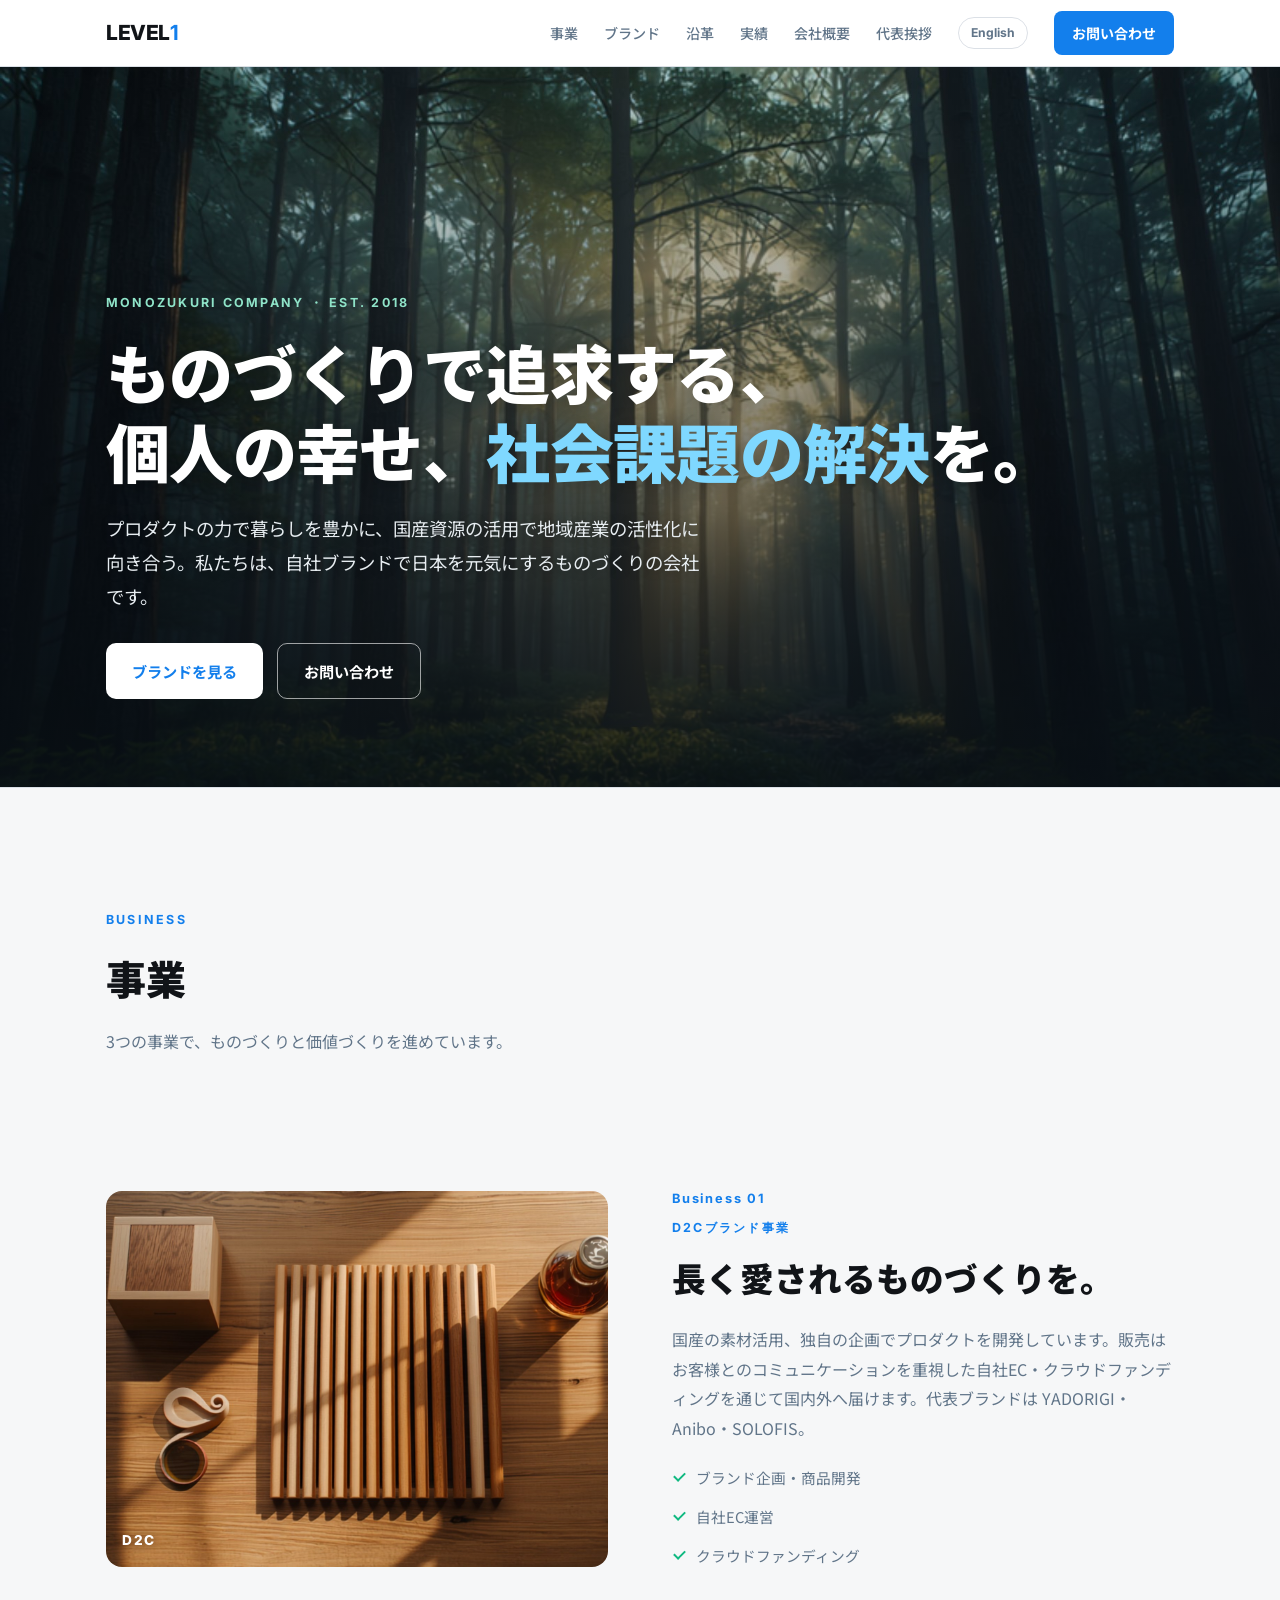
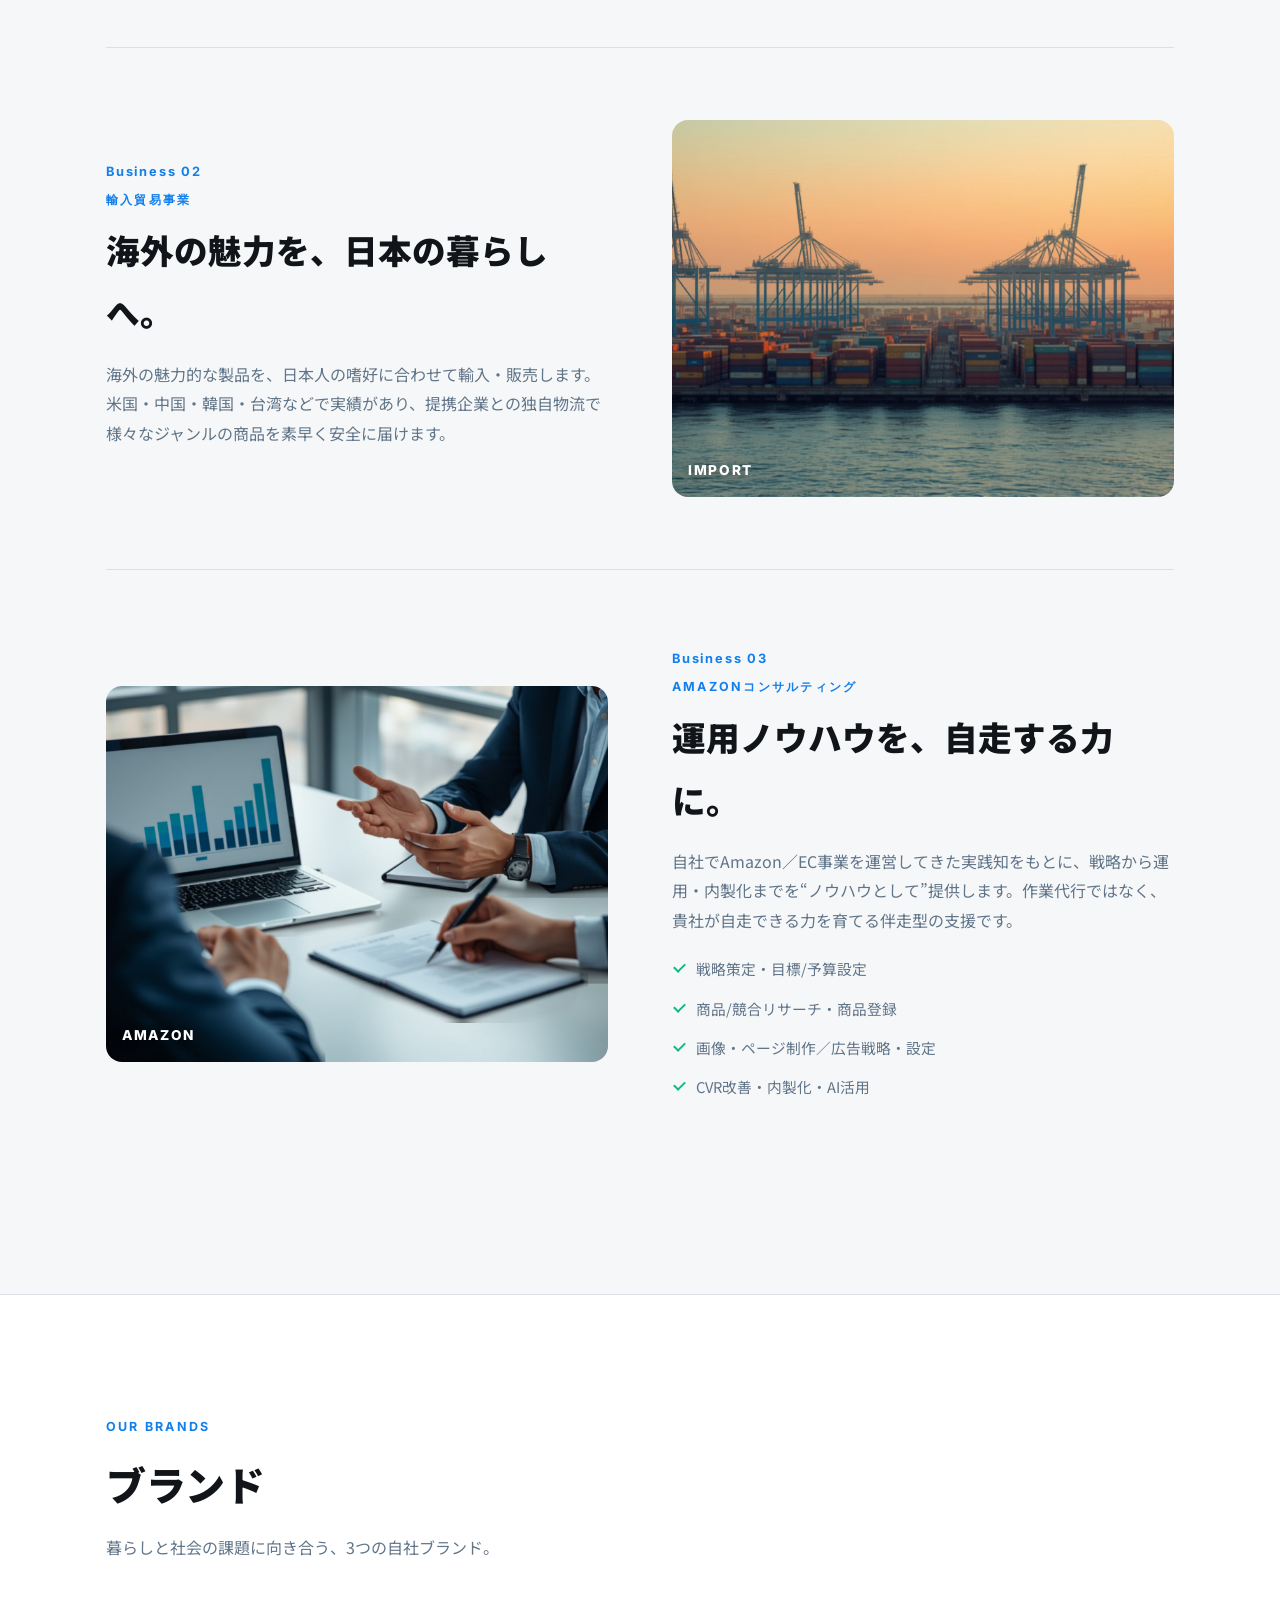
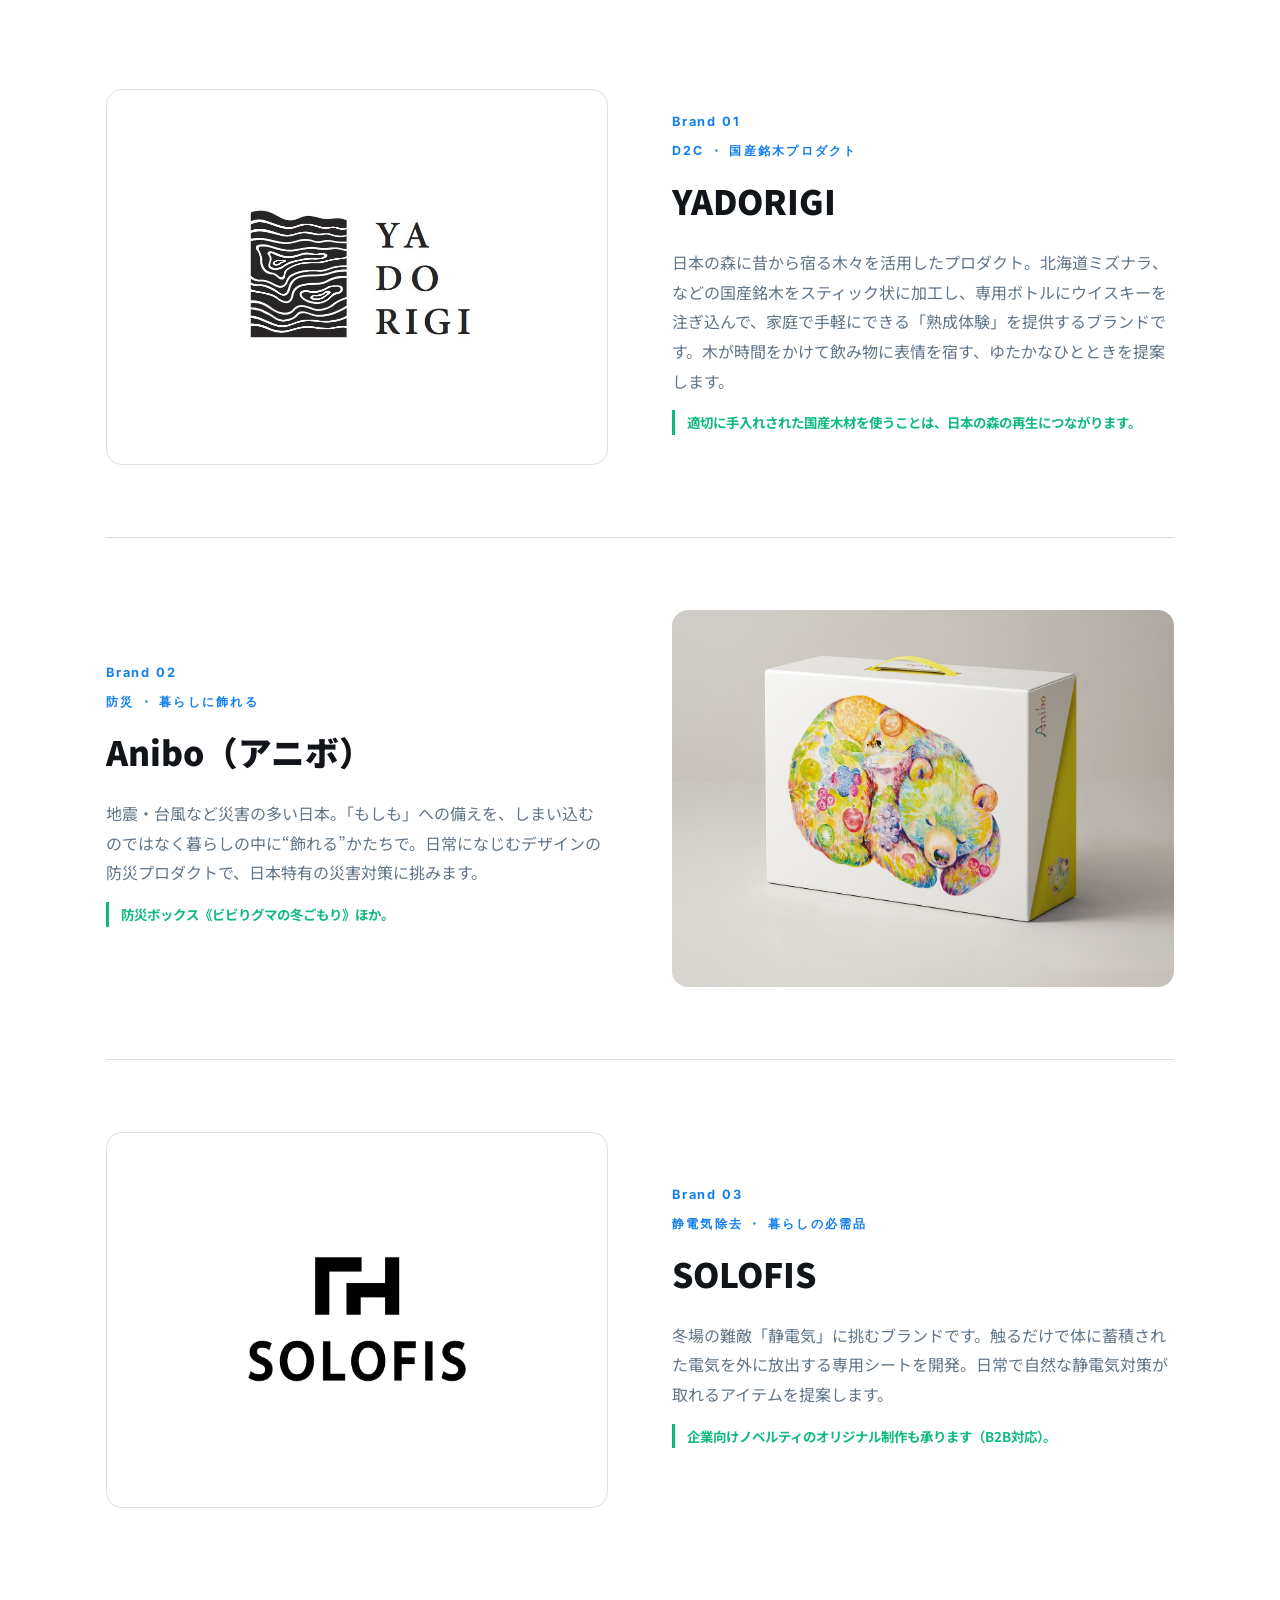
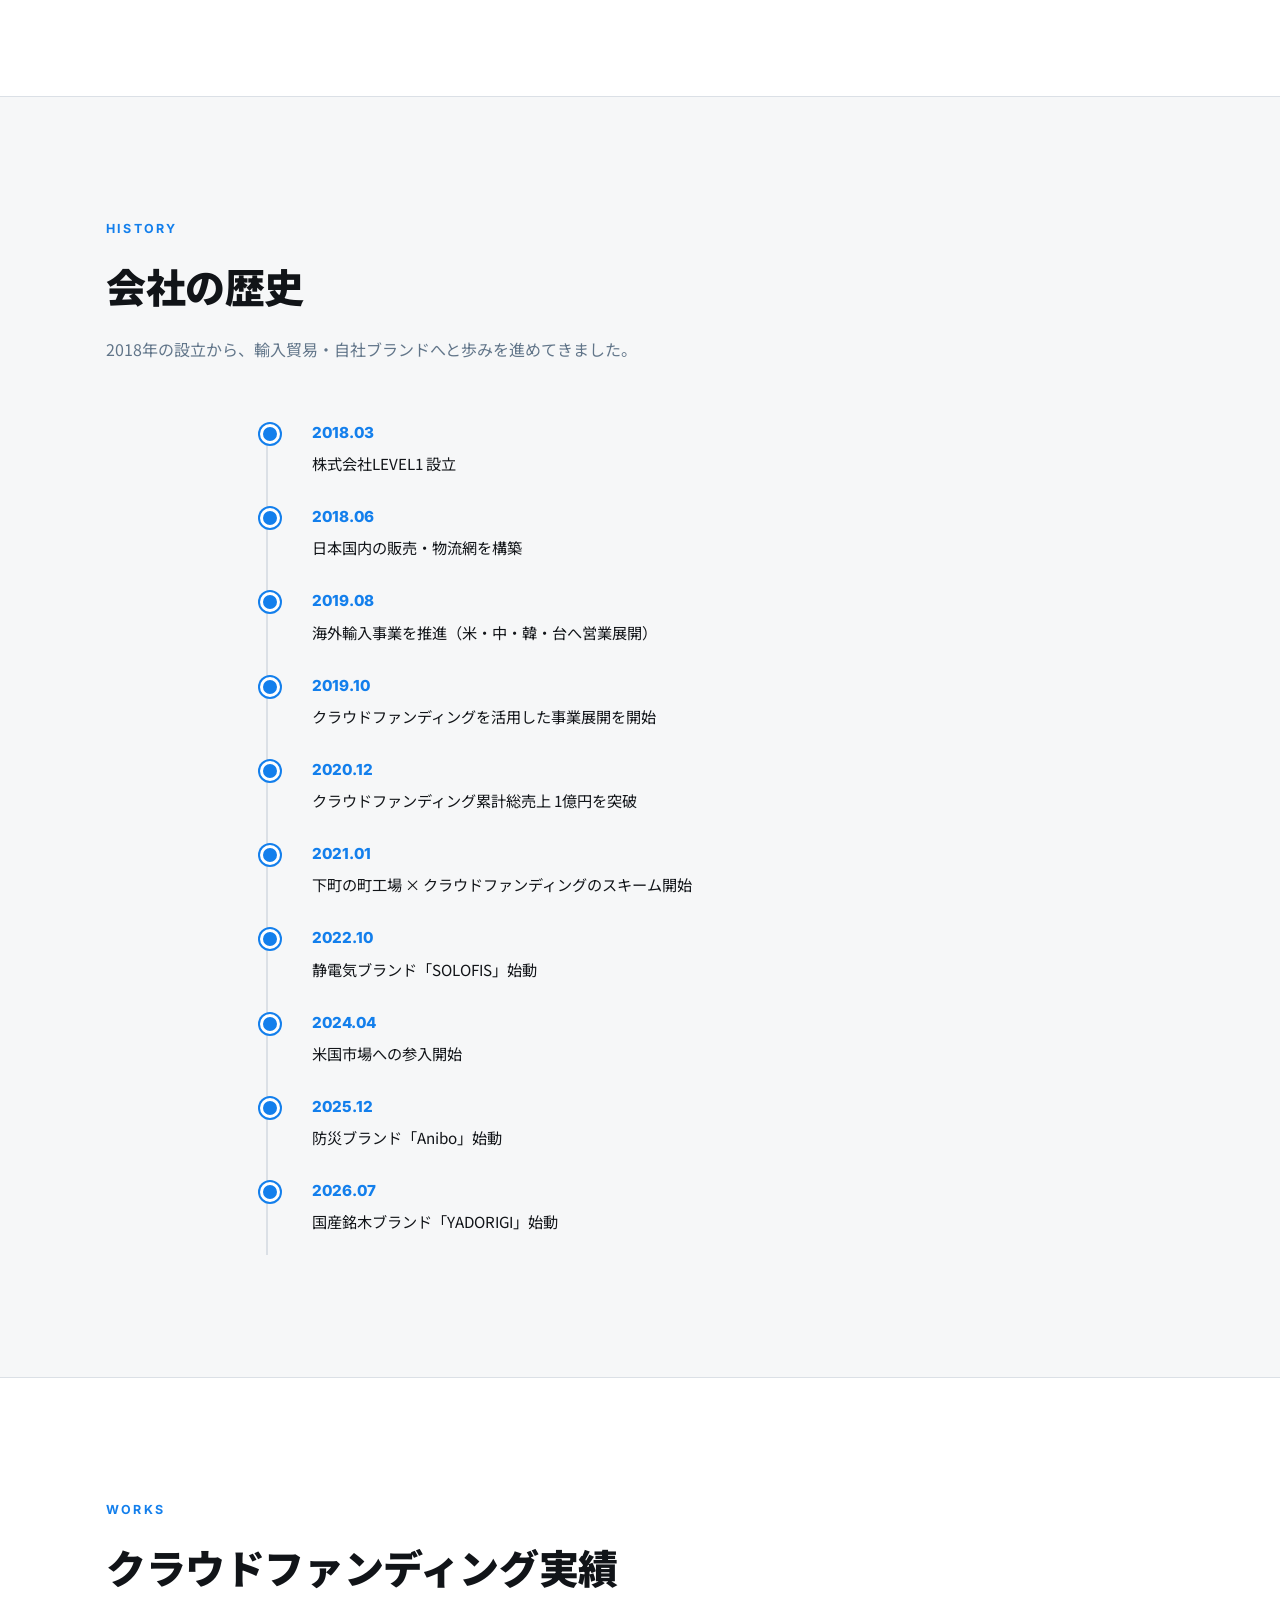
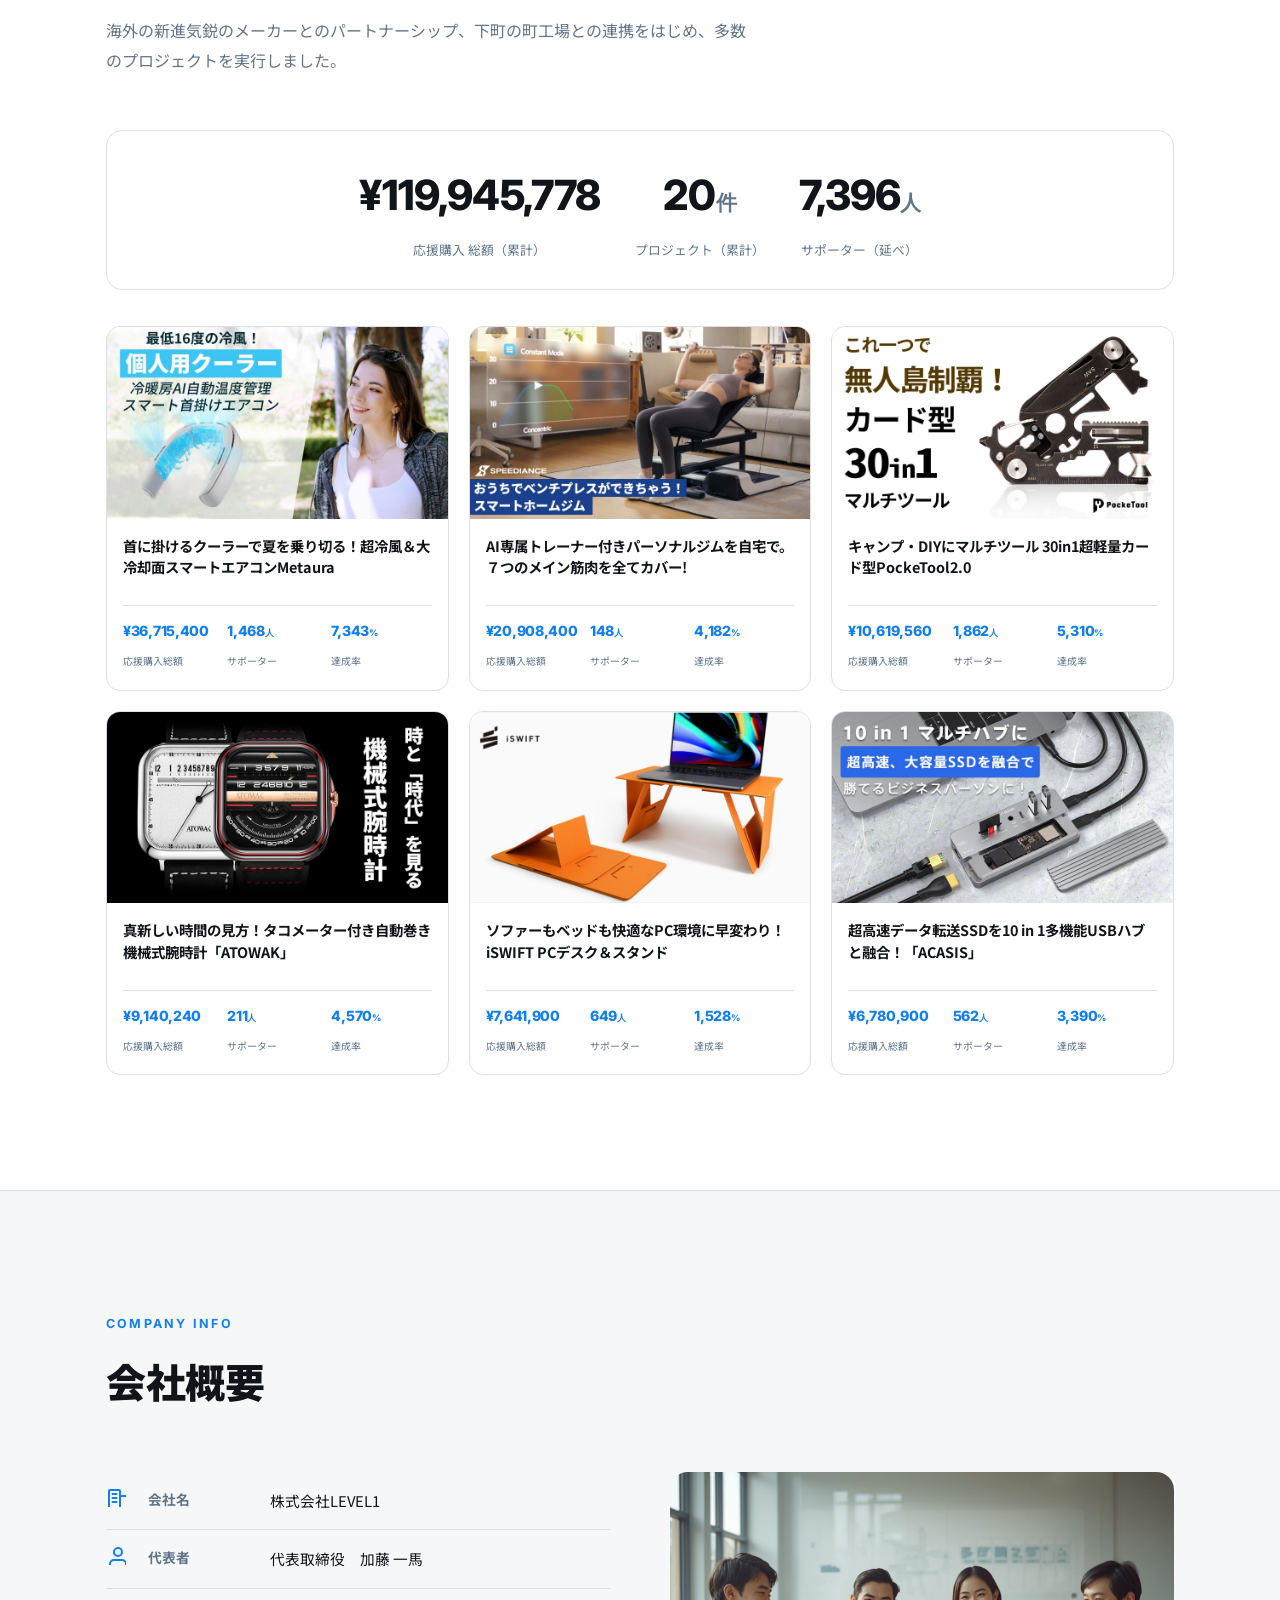
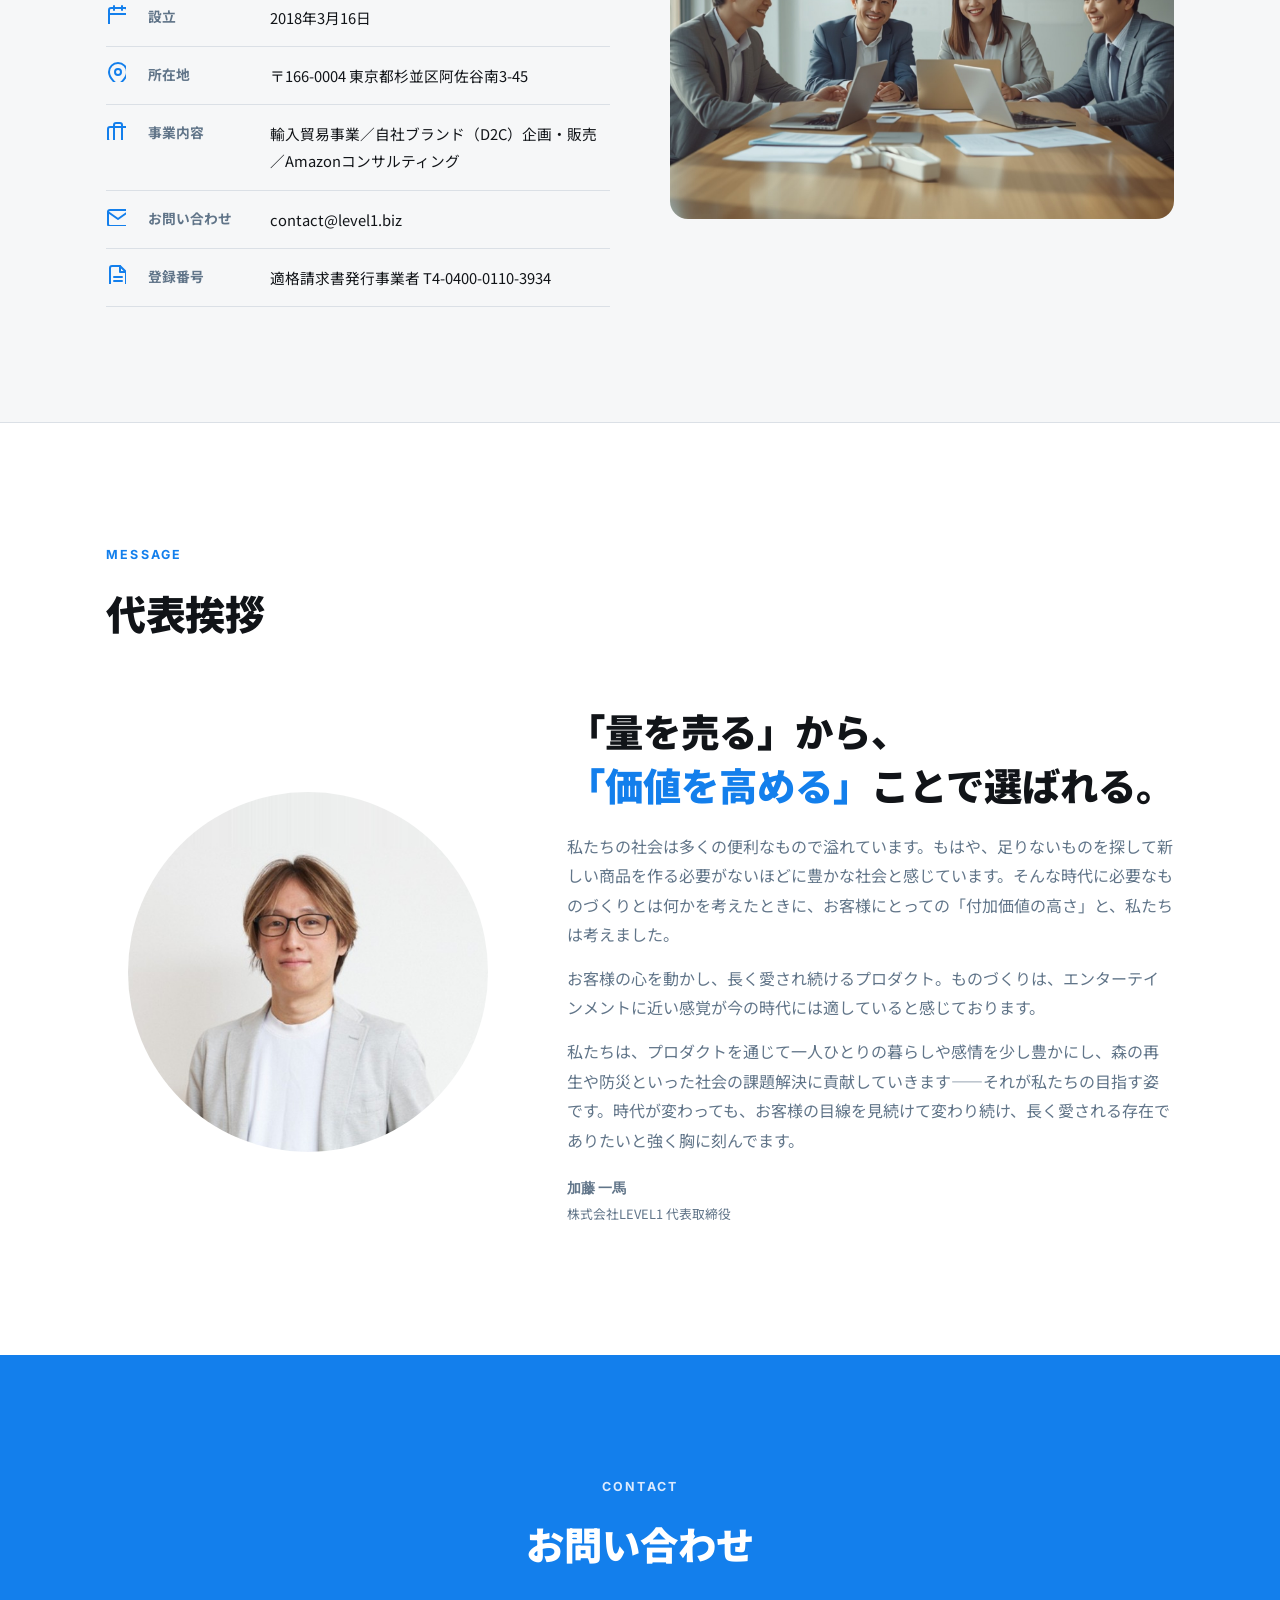
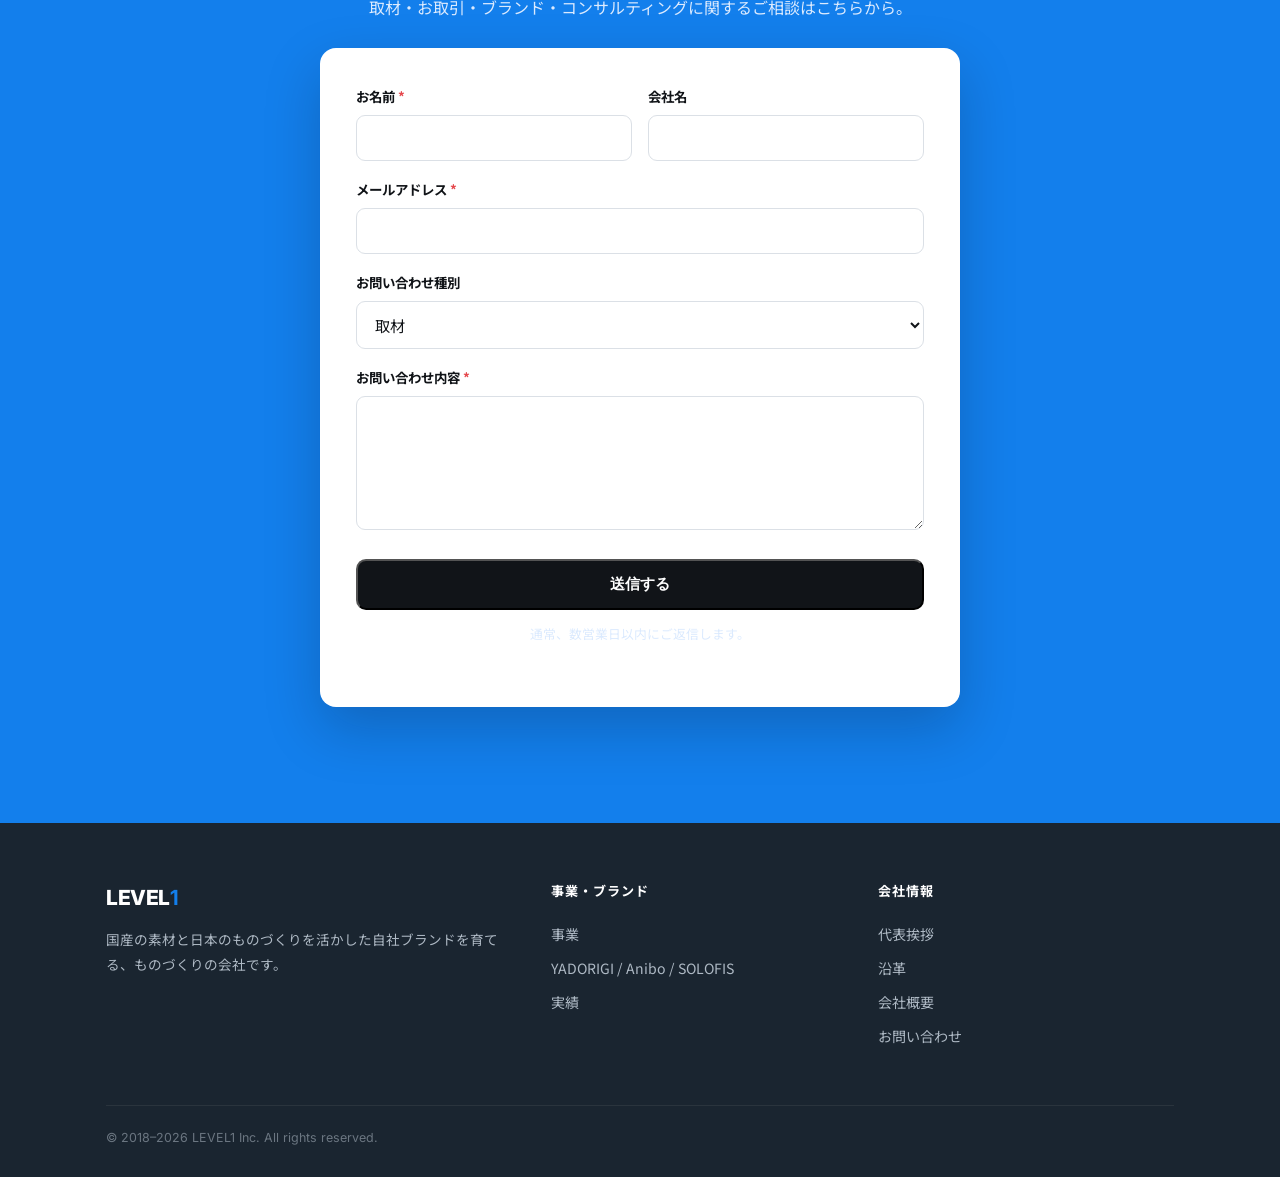
==== commit 70a5e783: "会社概要のチーム写真を四角（角丸長方形）に戻す 代表写真の円形化（.greet-photo に border-radius:50%）が、同クラスを流用している 会社概要のチーム写真にも波及して楕円にな" ====
--- a/index.html
+++ b/index.html
@@ -194,7 +194,7 @@
       <div class="row"><svg class="i"><path d="M14 2H6a2 2 0 0 0-2 2v16a2 2 0 0 0 2 2h12a2 2 0 0 0 2-2V8z"/><polyline points="14 2 14 8 20 8"/><line x1="16" y1="13" x2="8" y2="13"/><line x1="16" y1="17" x2="8" y2="17"/></svg><dt data-en="Invoice Reg. No.">登録番号</dt><dd data-en="Qualified Invoice Issuer T4-0400-0110-3934">適格請求書発行事業者 T4-0400-0110-3934</dd></div>
     </dl>
     <div style="align-self:start">
-      <div class="greet-photo" style="aspect-ratio:16/11"><img src="assets/about-team.jpg" alt="チームでプロジェクトを進める様子" style="object-position:center"></div>
+      <div class="greet-photo" style="aspect-ratio:16/11;border-radius:18px;max-width:none;background:none"><img src="assets/about-team.jpg" alt="チームでプロジェクトを進める様子" style="object-position:center"></div>
     </div>
   </div>
 </div></section>
--- a/styles-d.css
+++ b/styles-d.css
@@ -71,8 +71,8 @@
 /* Greeting */
 .greet{display:grid;grid-template-columns:.8fr 1.2fr;gap:clamp(28px,5vw,56px);align-items:center}
 @media(max-width:820px){.greet{grid-template-columns:1fr}}
-.greet-photo{aspect-ratio:4/5;border-radius:18px;overflow:hidden;background:linear-gradient(160deg,#e3e9ef,#cfd8e2)}
-.greet-photo img{width:100%;height:100%;object-fit:cover;object-position:center 12%}
+.greet-photo{aspect-ratio:1/1;border-radius:50%;overflow:hidden;background:#ececec;width:100%;max-width:360px;margin-inline:auto}
+.greet-photo img{width:100%;height:100%;object-fit:cover;object-position:center center}
 .greet h2{font-size:clamp(1.6rem,3.4vw,2.4rem);font-weight:900;line-height:1.4;margin-bottom:20px}
 .greet h2 .hl{color:var(--blue)}
 .greet p{color:var(--slate);margin-bottom:14px}
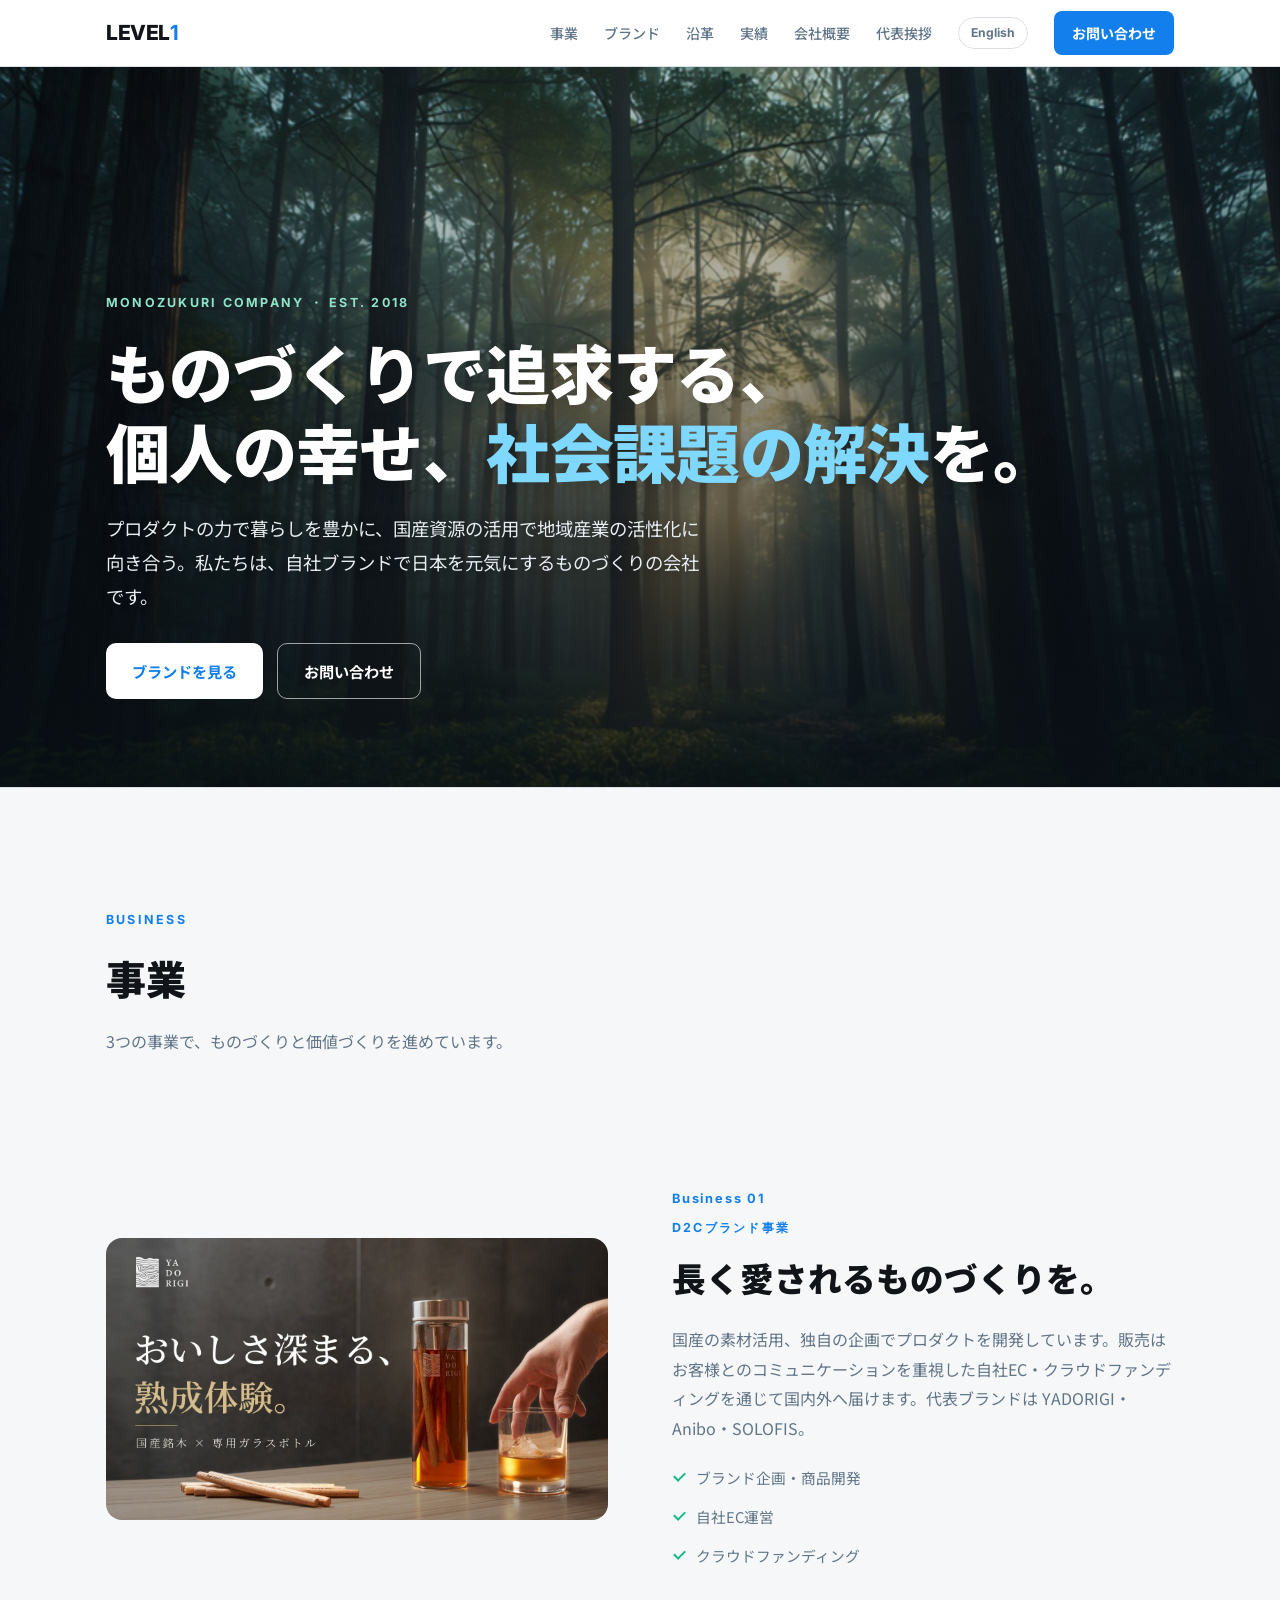
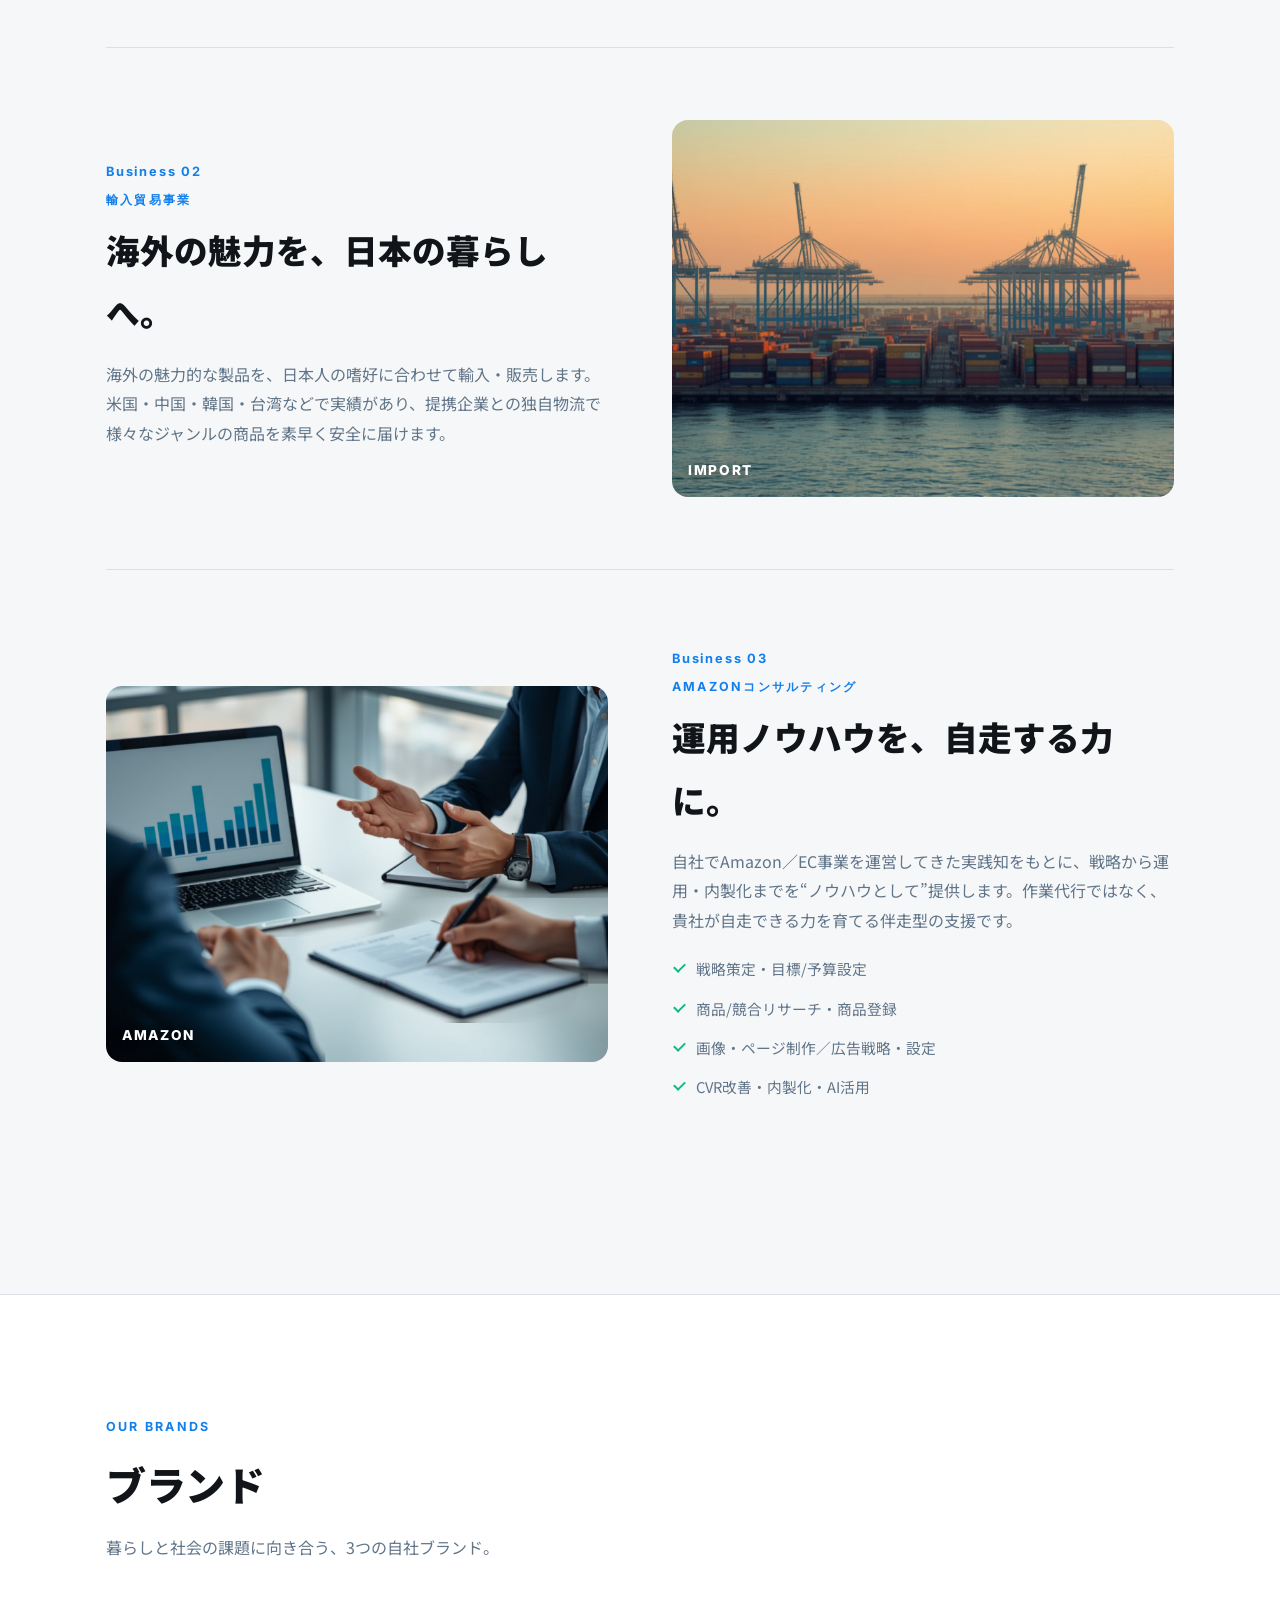
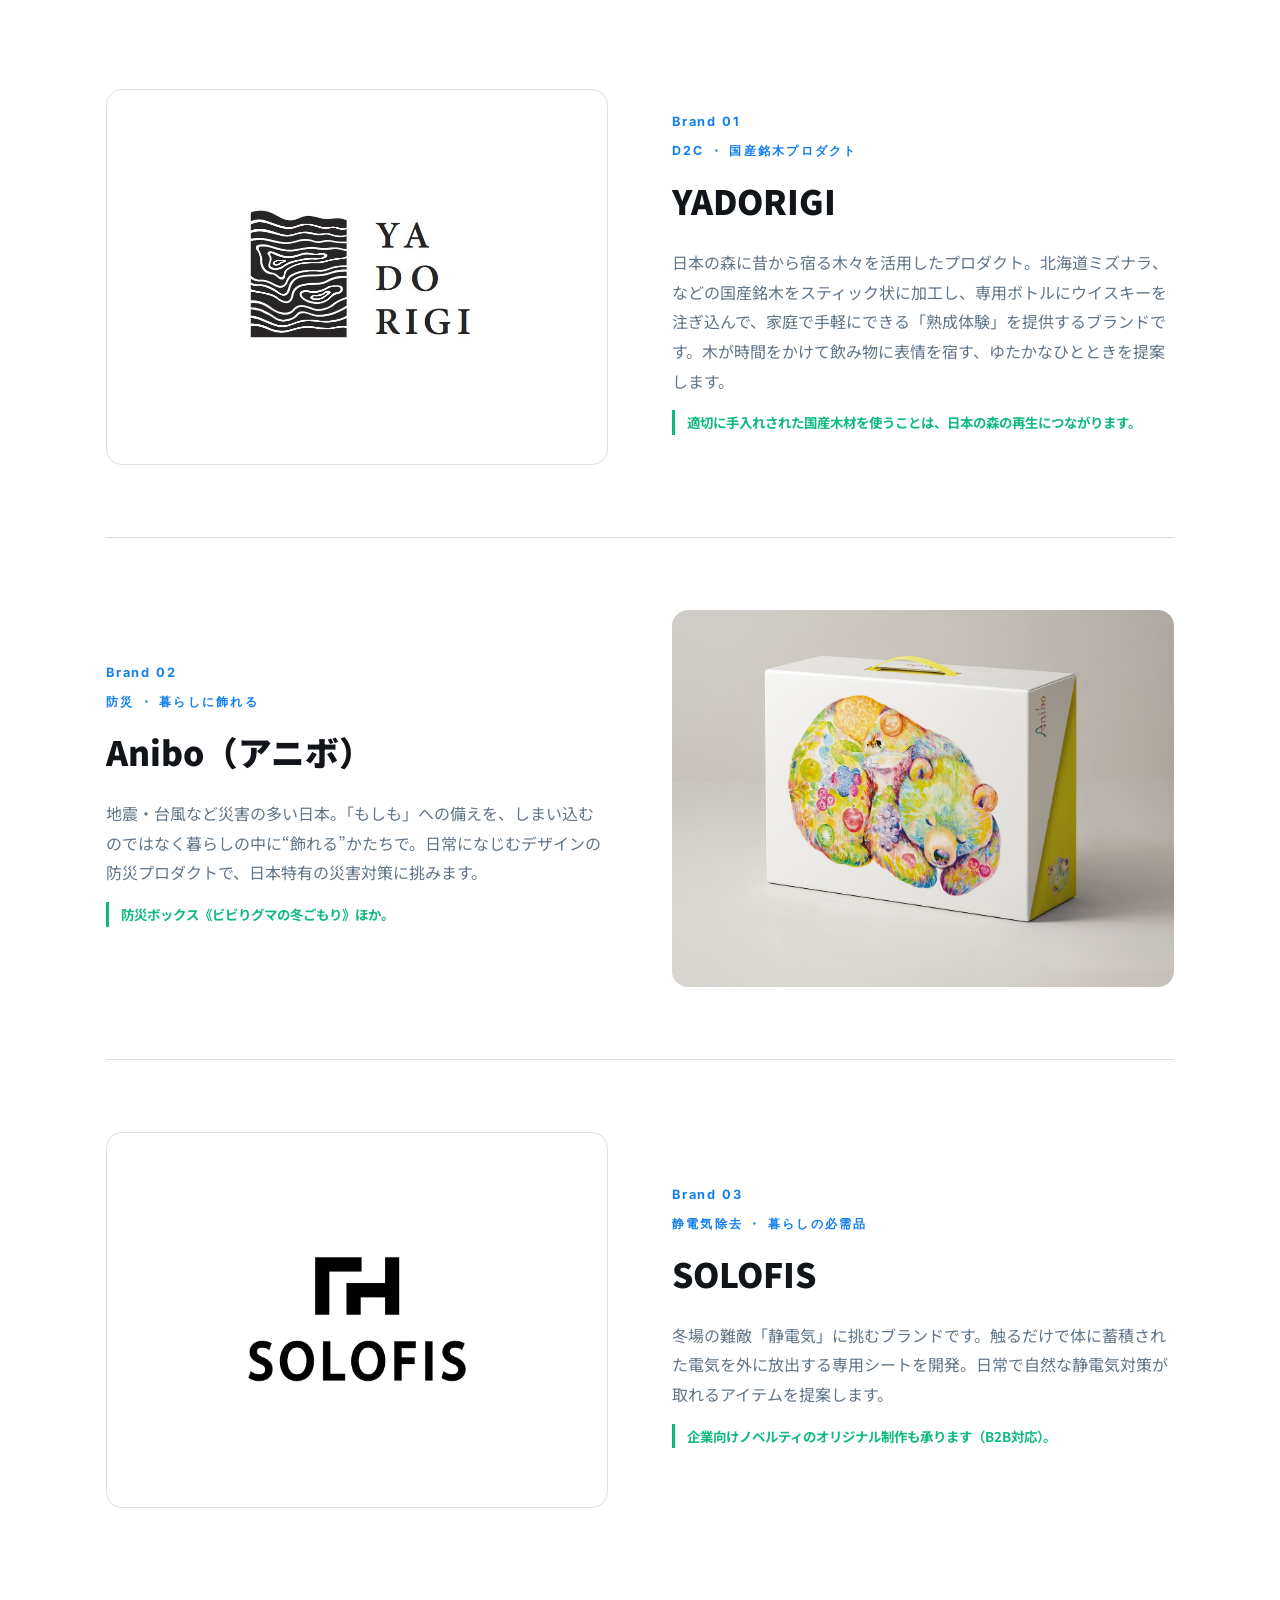
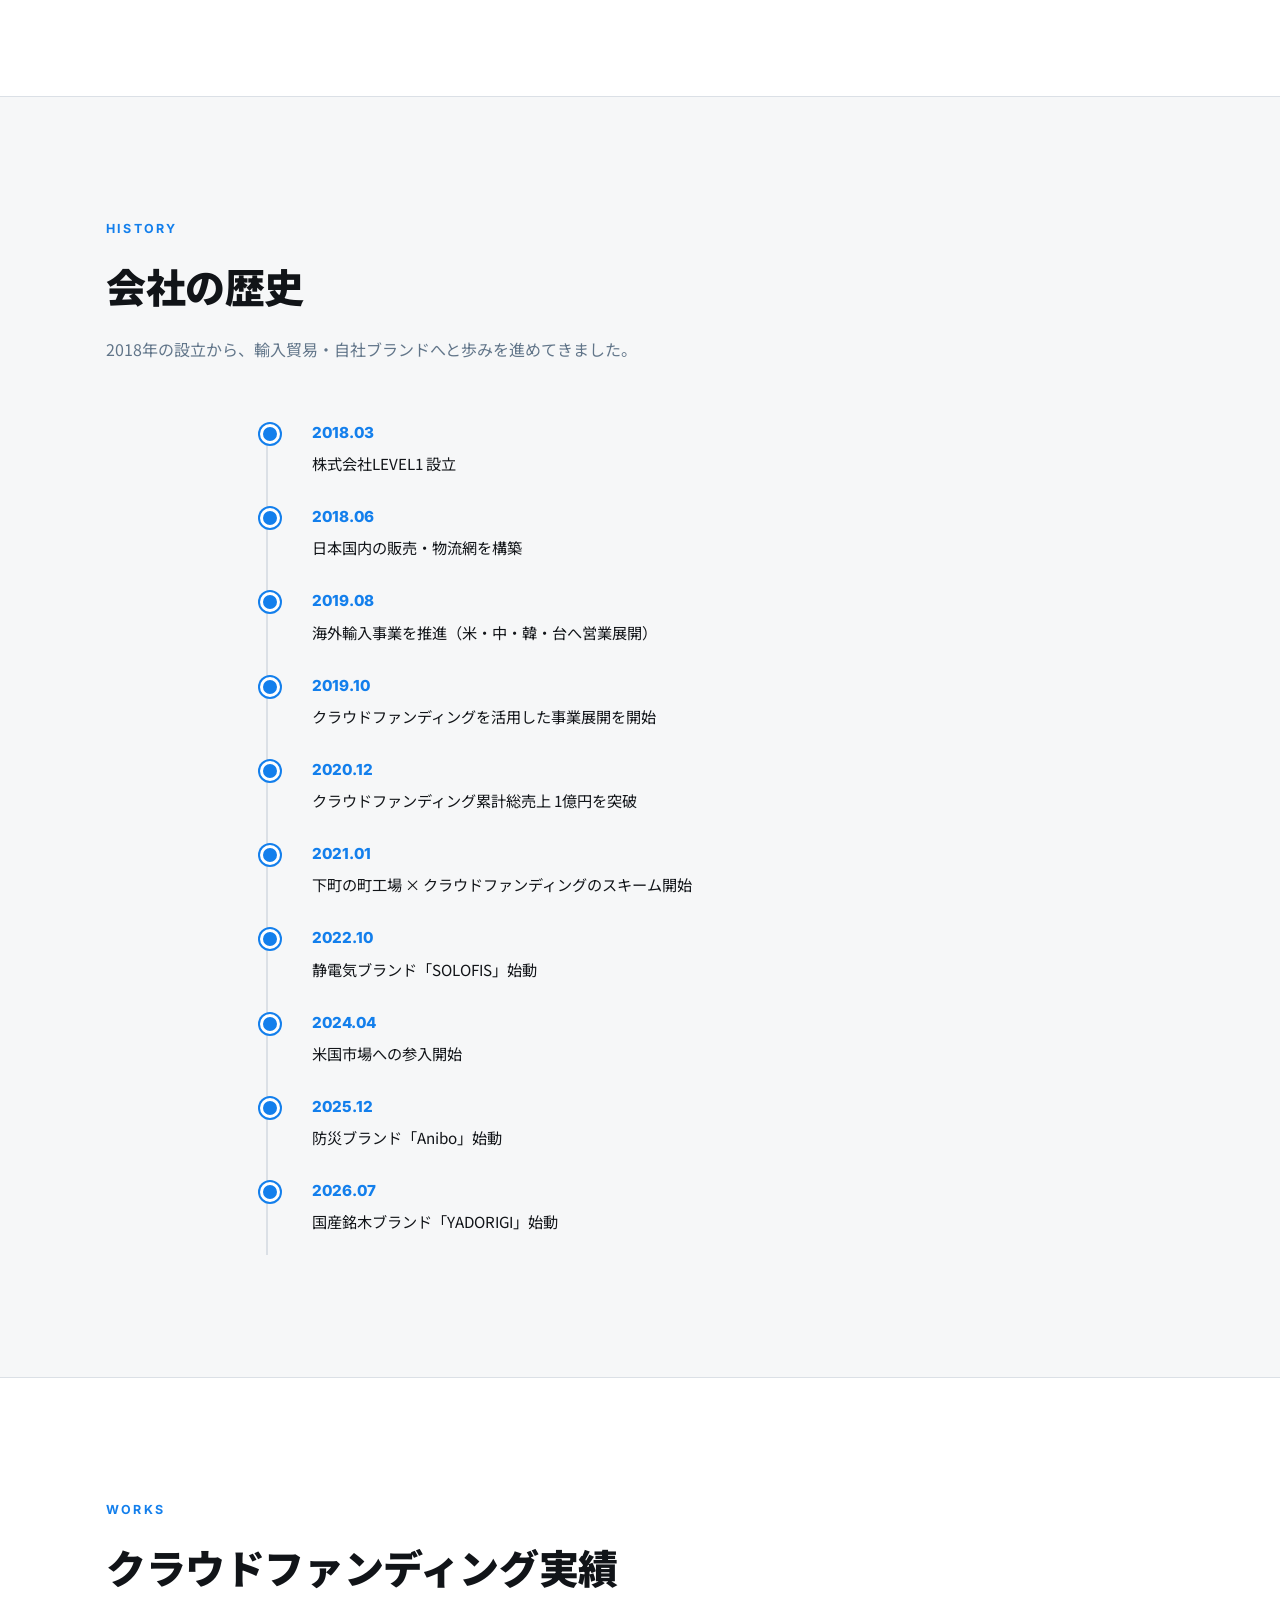
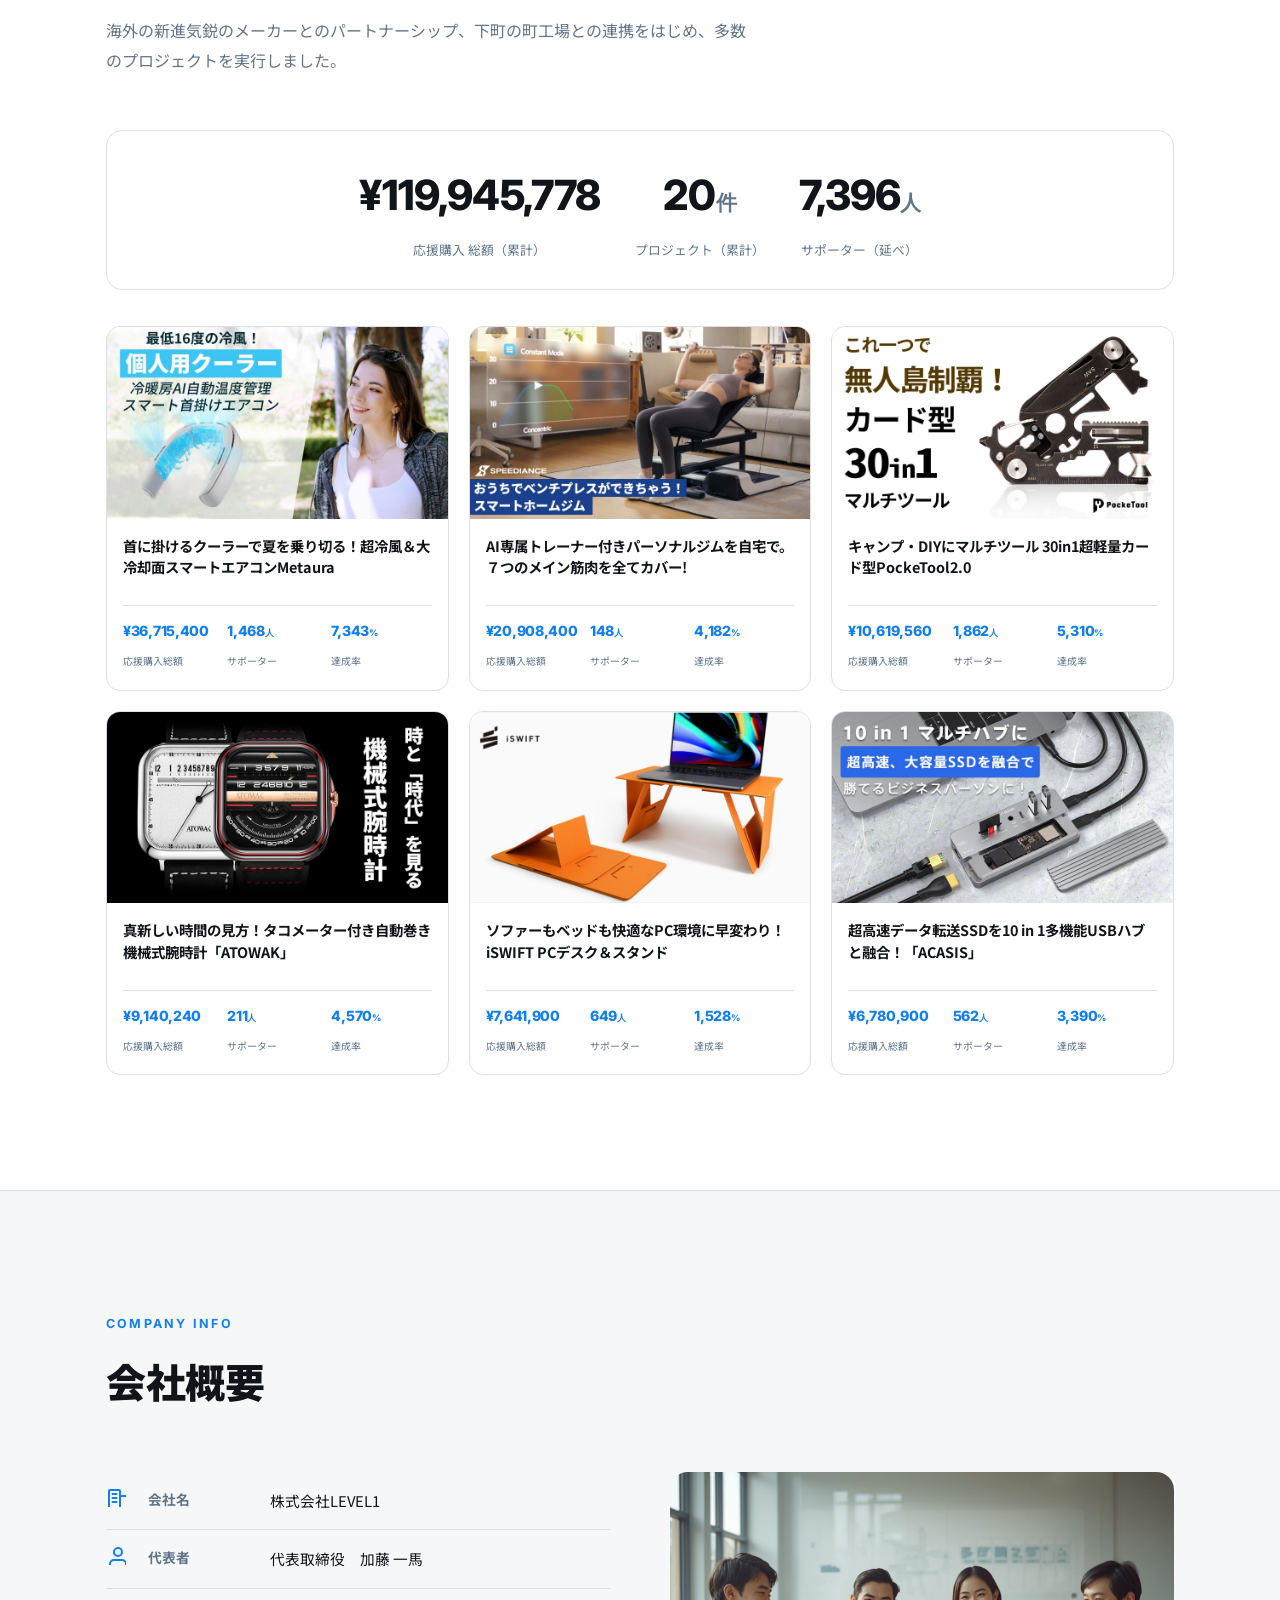
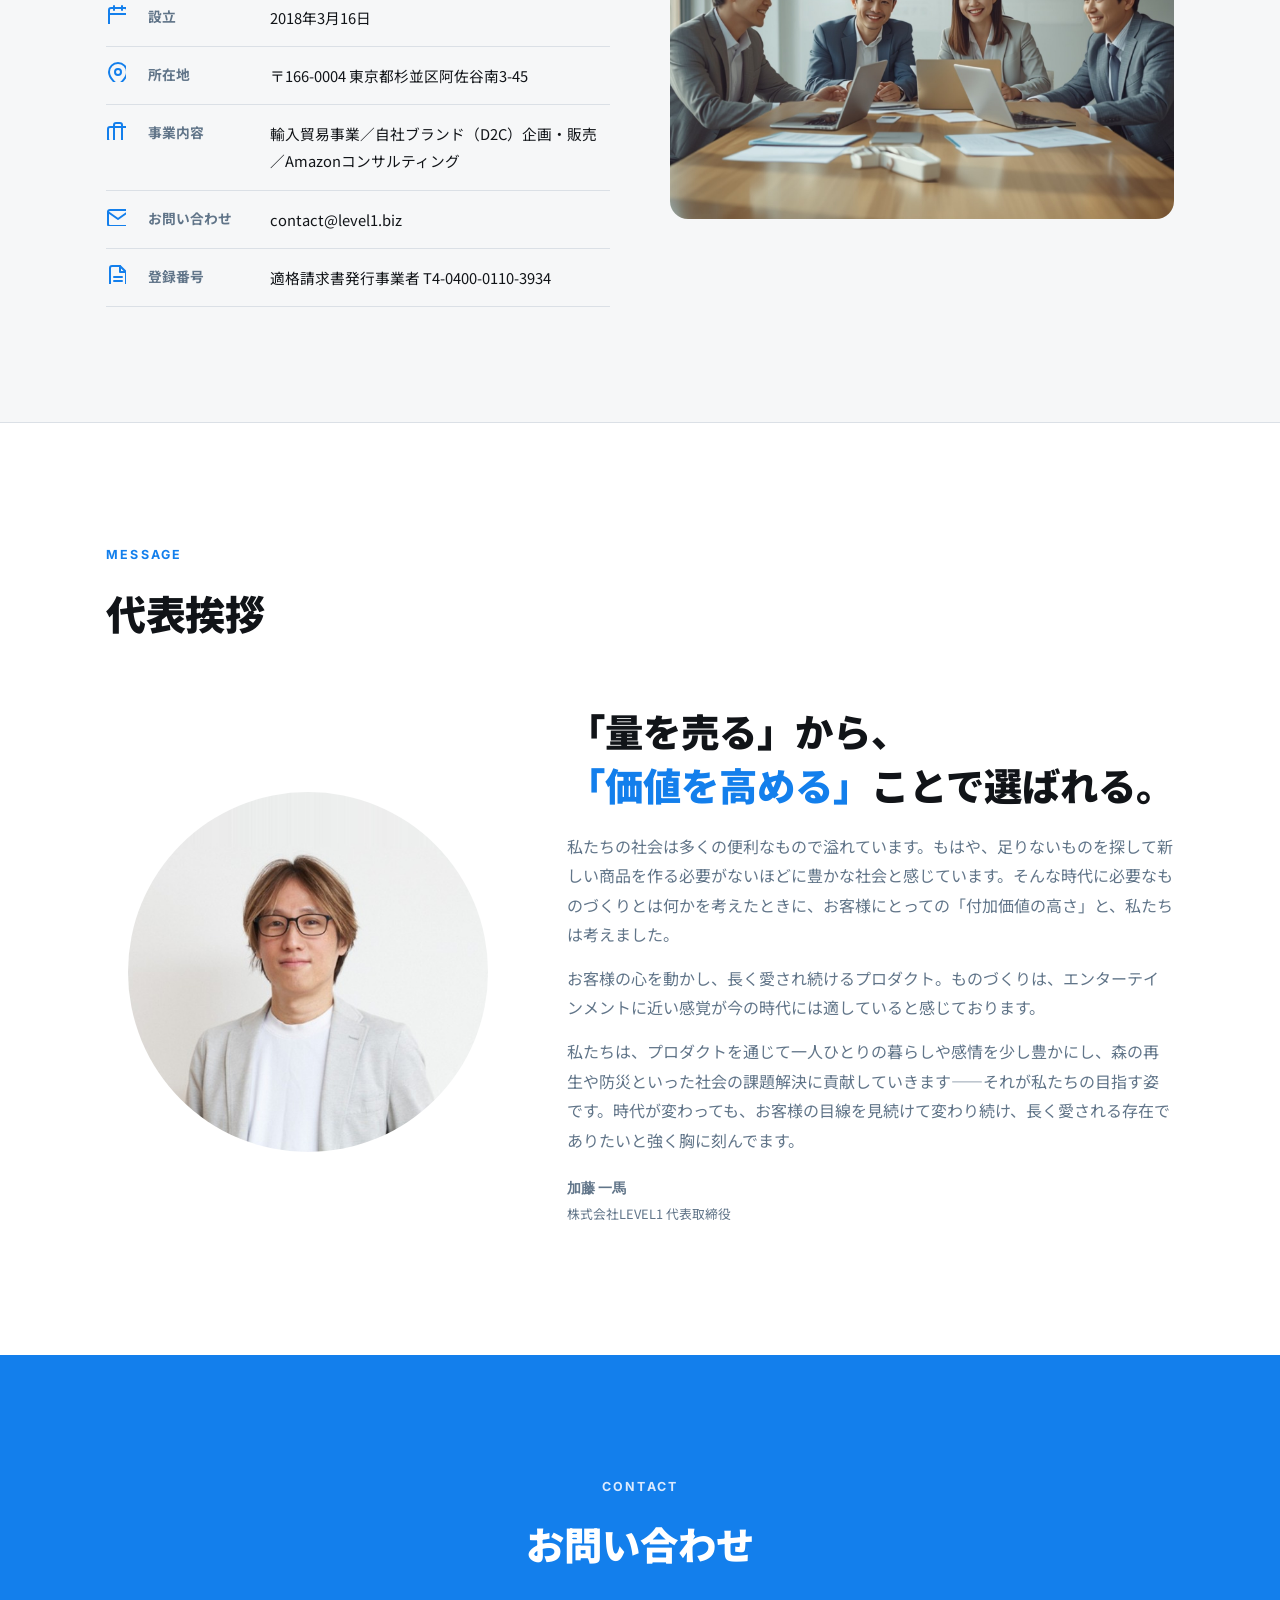
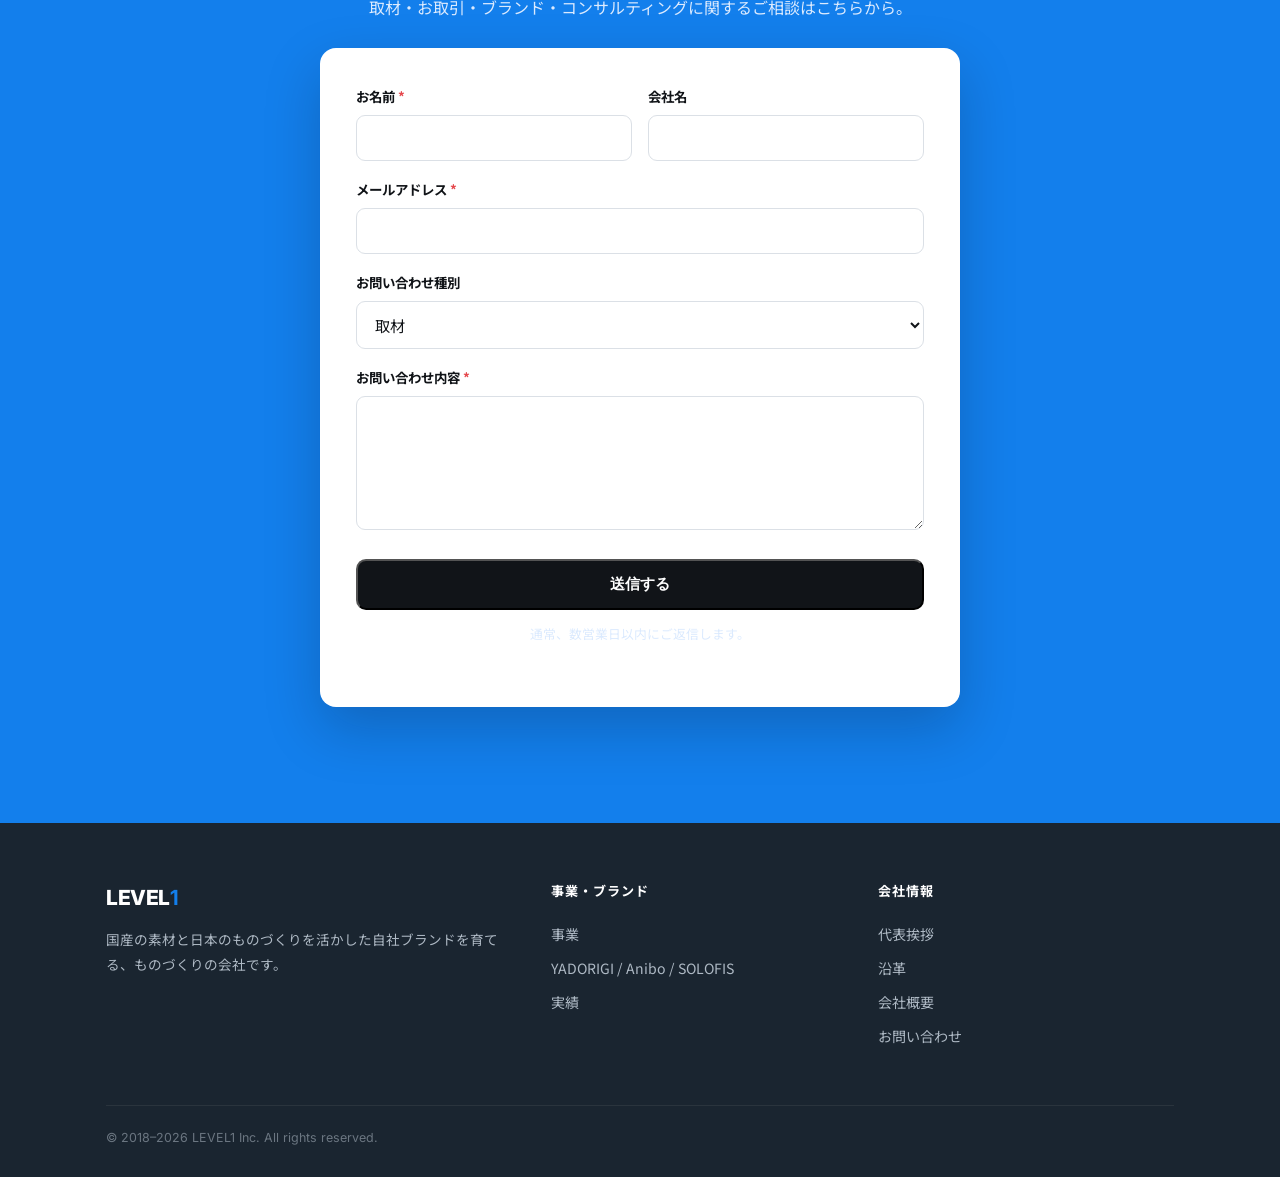
==== commit 500d5e6b: "D2Cブランド事業の画像をYADORIGI「熟成体験」バナーに差し替え - assets/biz-d2c-yadorigi.jpg を追加（旧 biz-d2c.jpg は残す） - D2C枠のみ16:" ====
--- a/index.html
+++ b/index.html
@@ -39,7 +39,7 @@
   <div class="sec-head"><span class="eyebrow">Business</span><h2 data-en="Our Business">事業</h2>
     <p data-en="Three businesses through which we advance both craft and value creation.">3つの事業で、ものづくりと価値づくりを進めています。</p></div>
     <div class="feature reveal">
-      <div class="feature-visual"><img src="assets/biz-d2c.jpg" alt=""><span class="fv-tag">D2C</span></div>
+      <div class="feature-visual wide"><img src="assets/biz-d2c-yadorigi.jpg" alt="YADORIGI 国産銘木×専用ガラスボトル"></div>
       <div class="feature-body">
         <span class="num">Business 01</span>
         <span class="eyebrow" style="display:block;margin-top:4px" data-en="D2C Brand Business">D2Cブランド事業</span>
--- a/styles-d.css
+++ b/styles-d.css
@@ -166,6 +166,7 @@
 .greet-photo{padding:0;overflow:hidden}
 .greet-photo svg{width:100%;height:100%}
 
+.feature-visual.wide{aspect-ratio:16/9}
 .feature-visual.logo{background:#fff;border:1px solid var(--line)}
 .feature-visual.logo img{object-fit:contain;padding:clamp(24px,5vw,56px)}
 
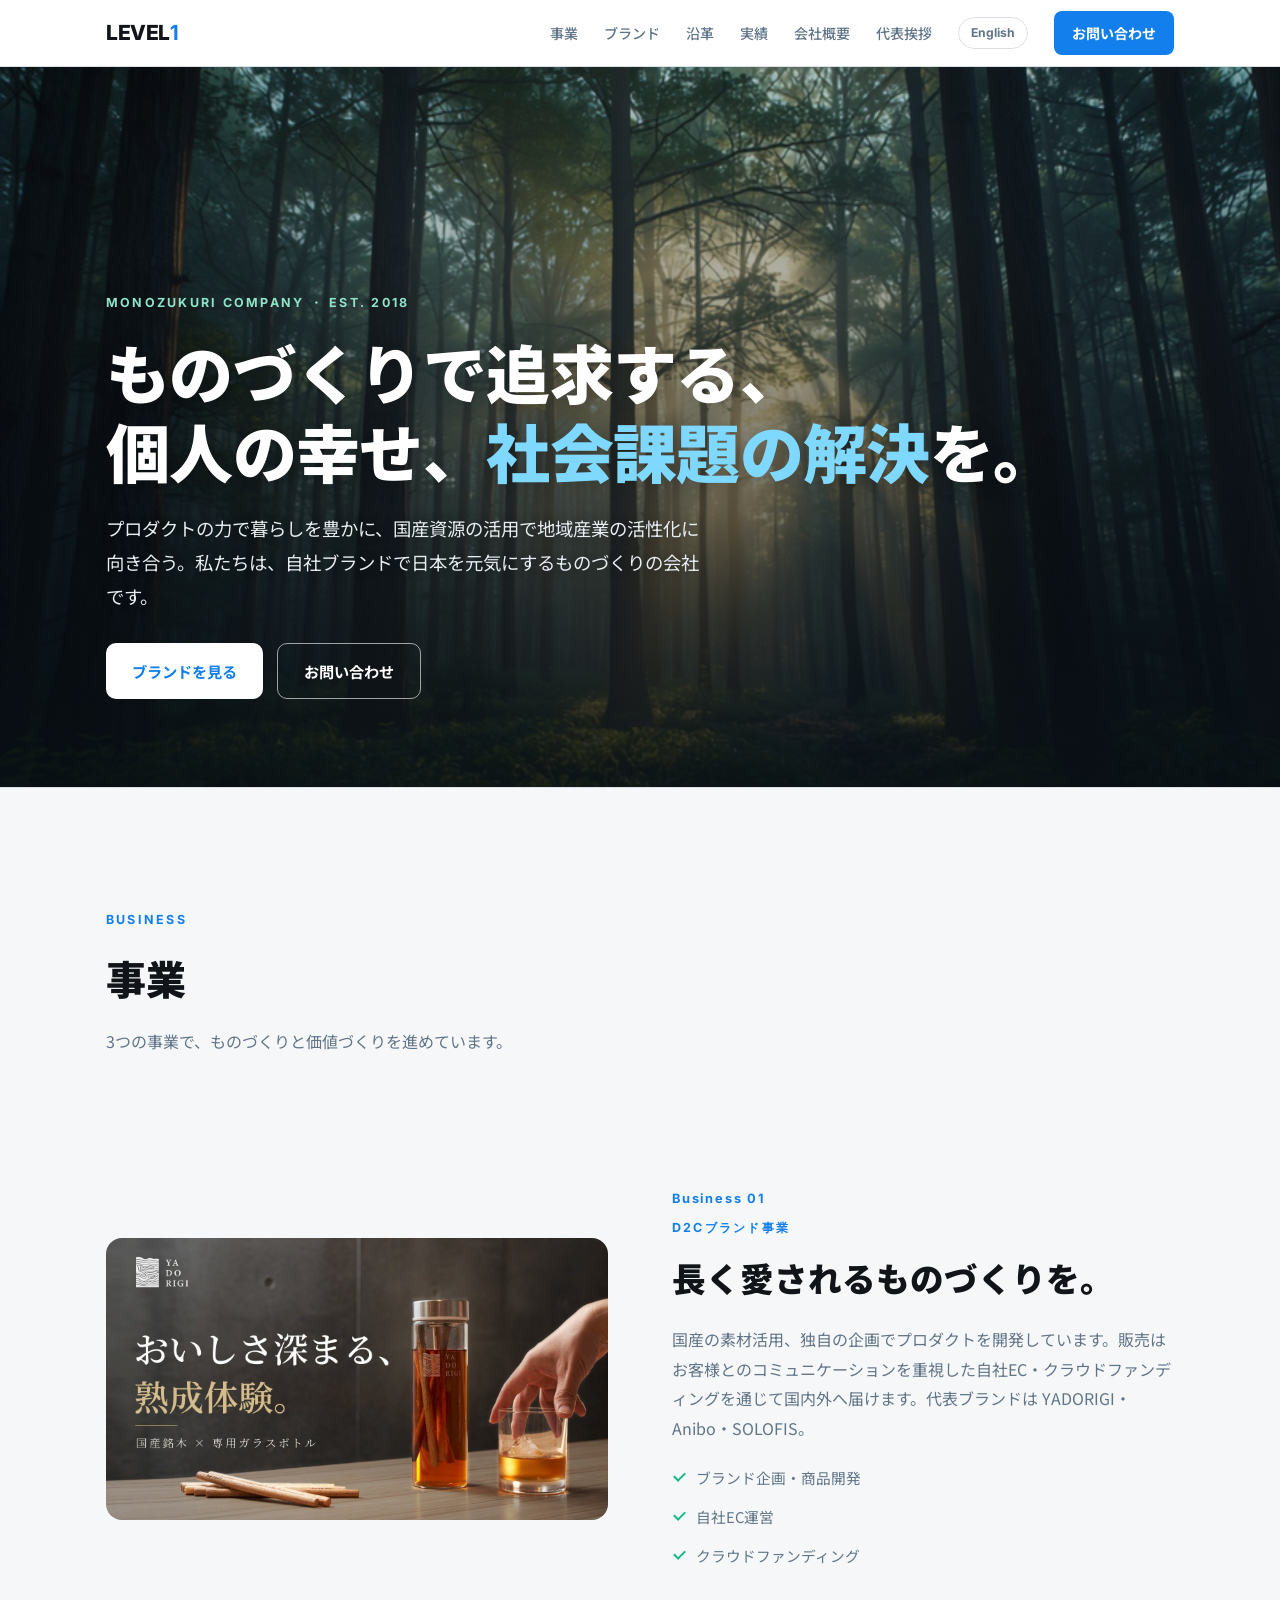
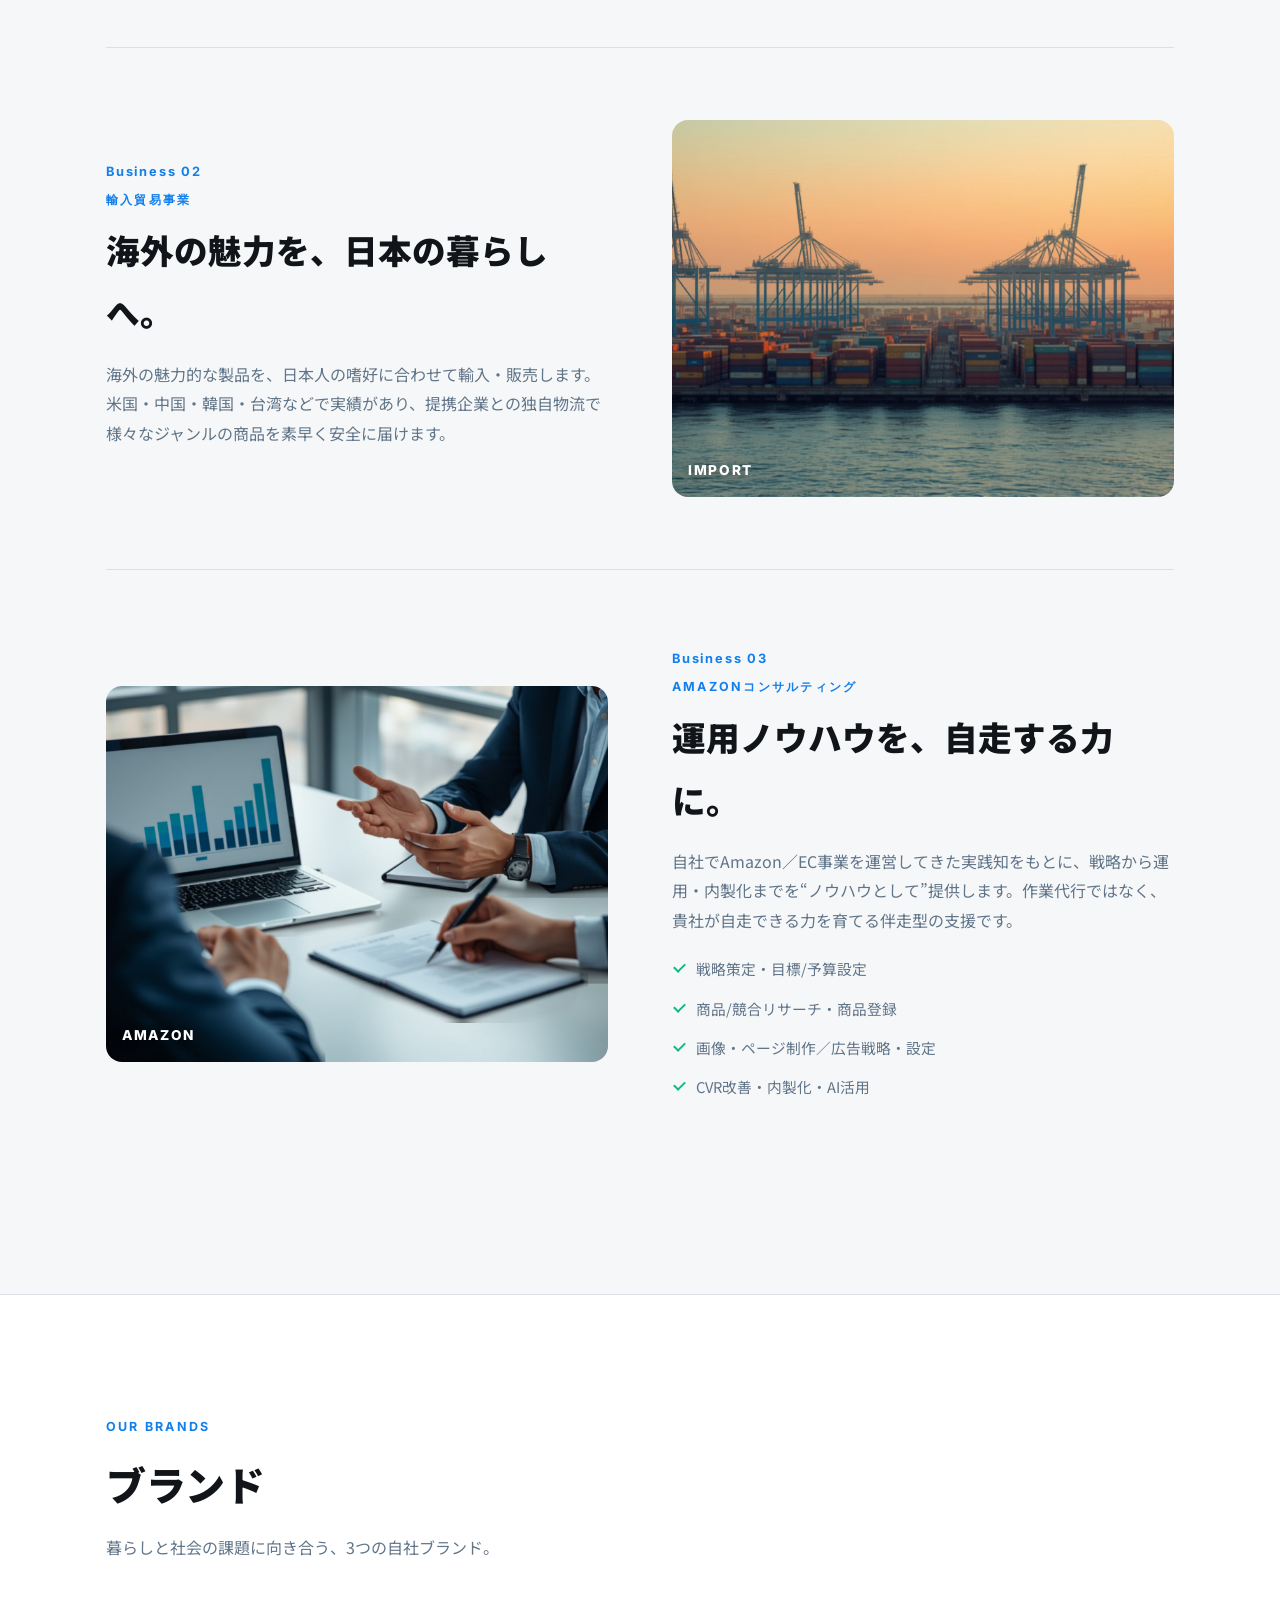
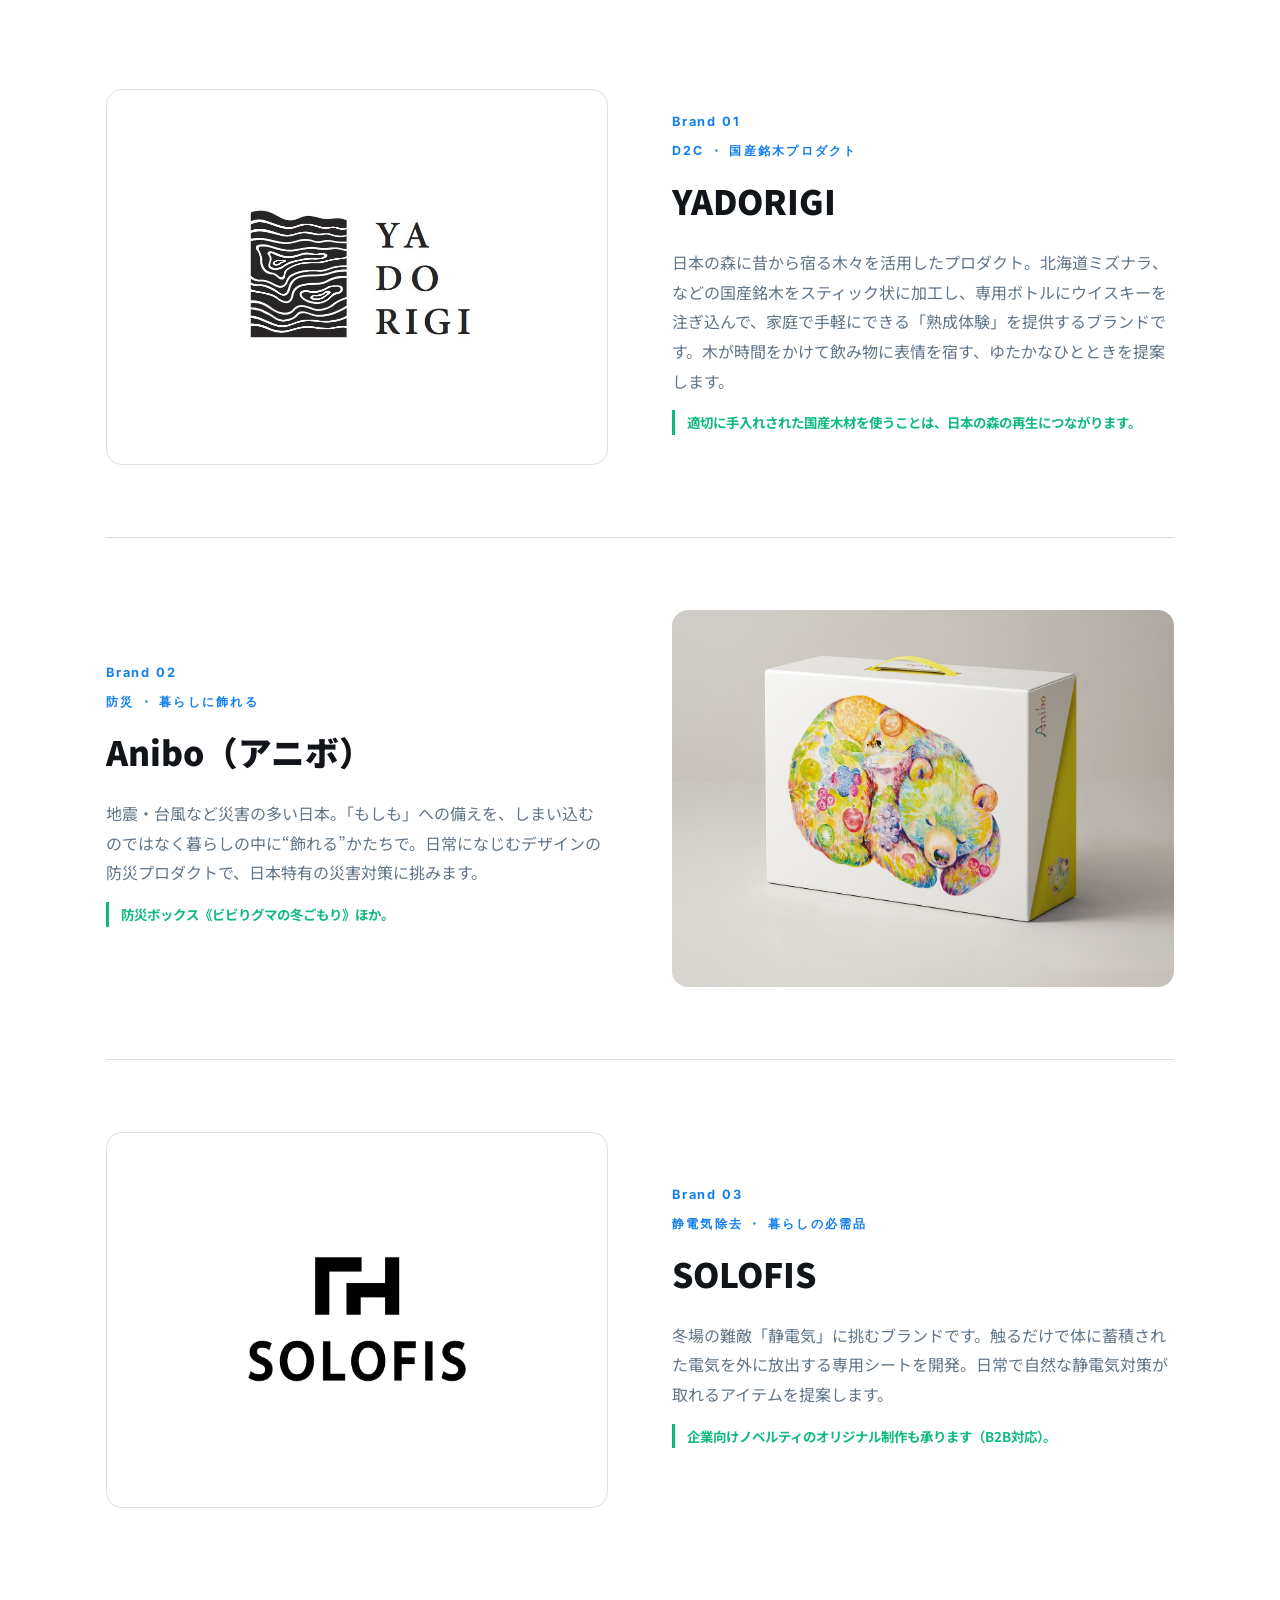
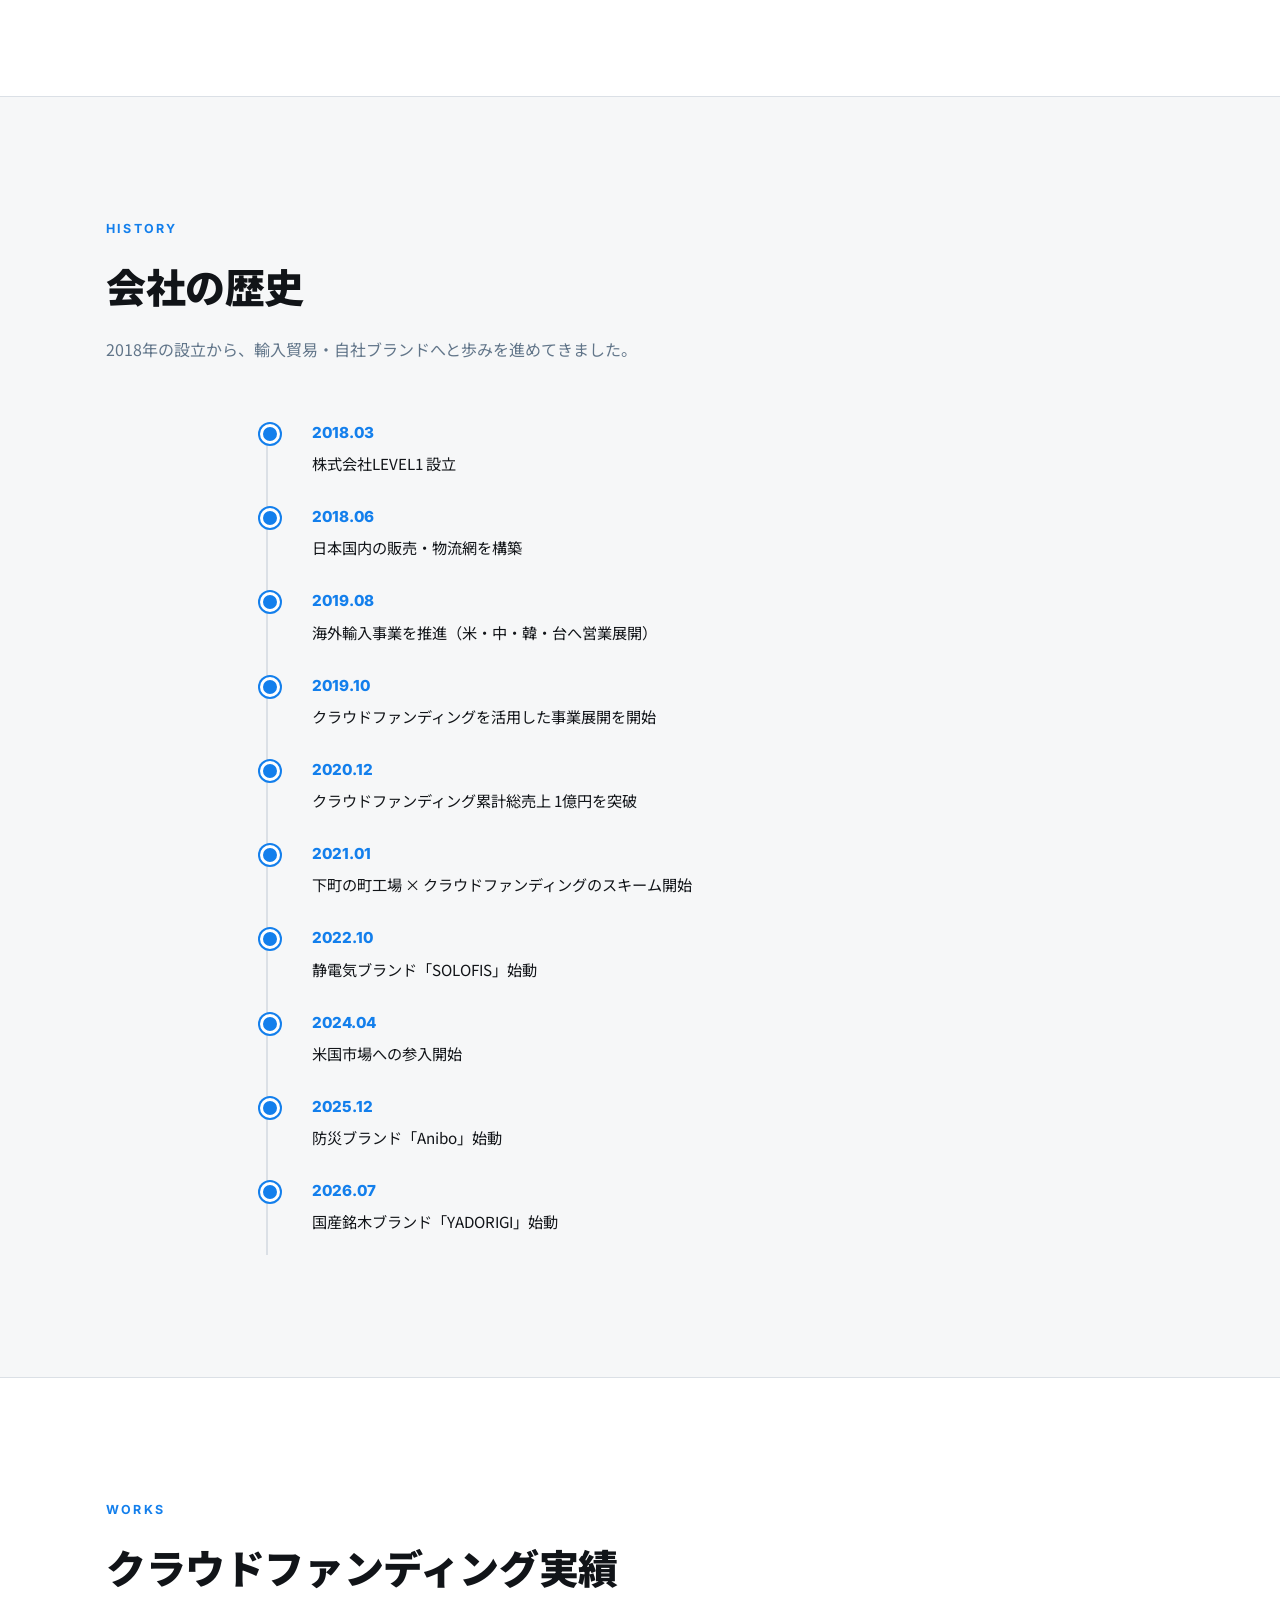
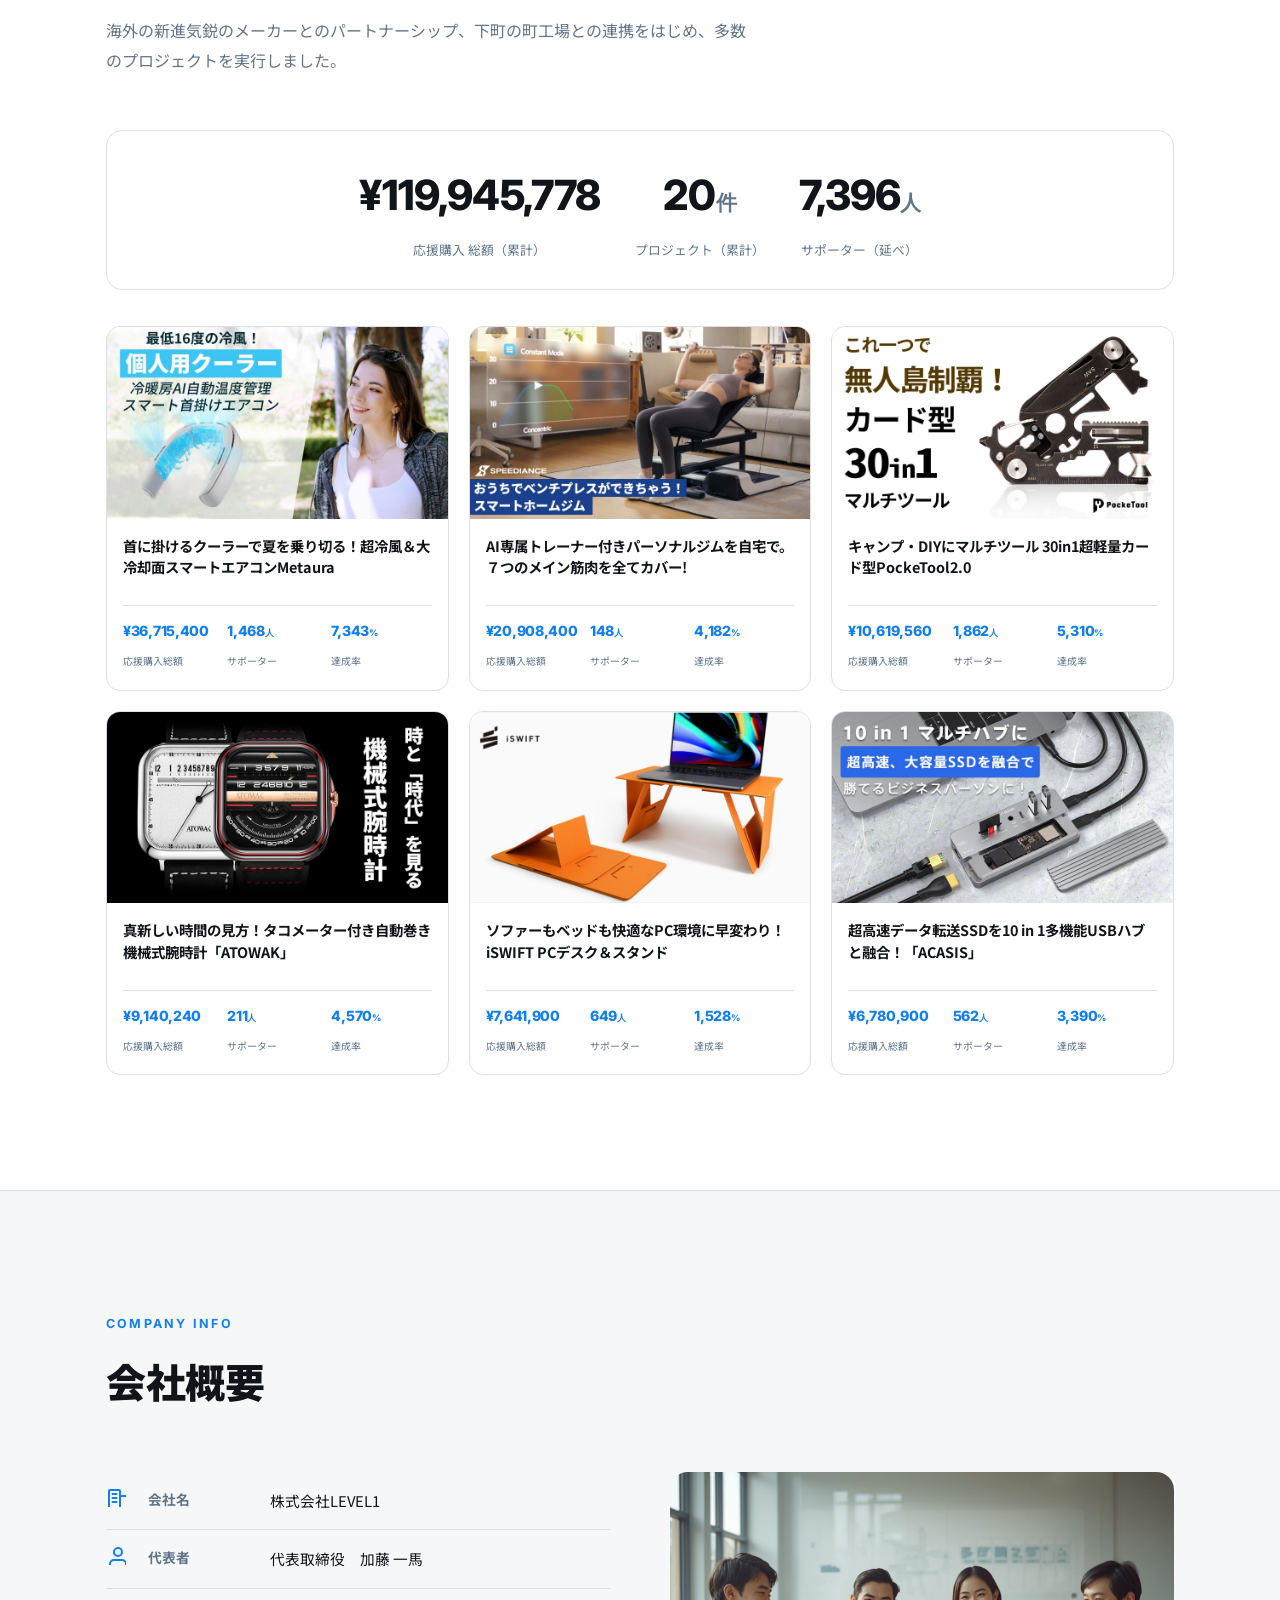
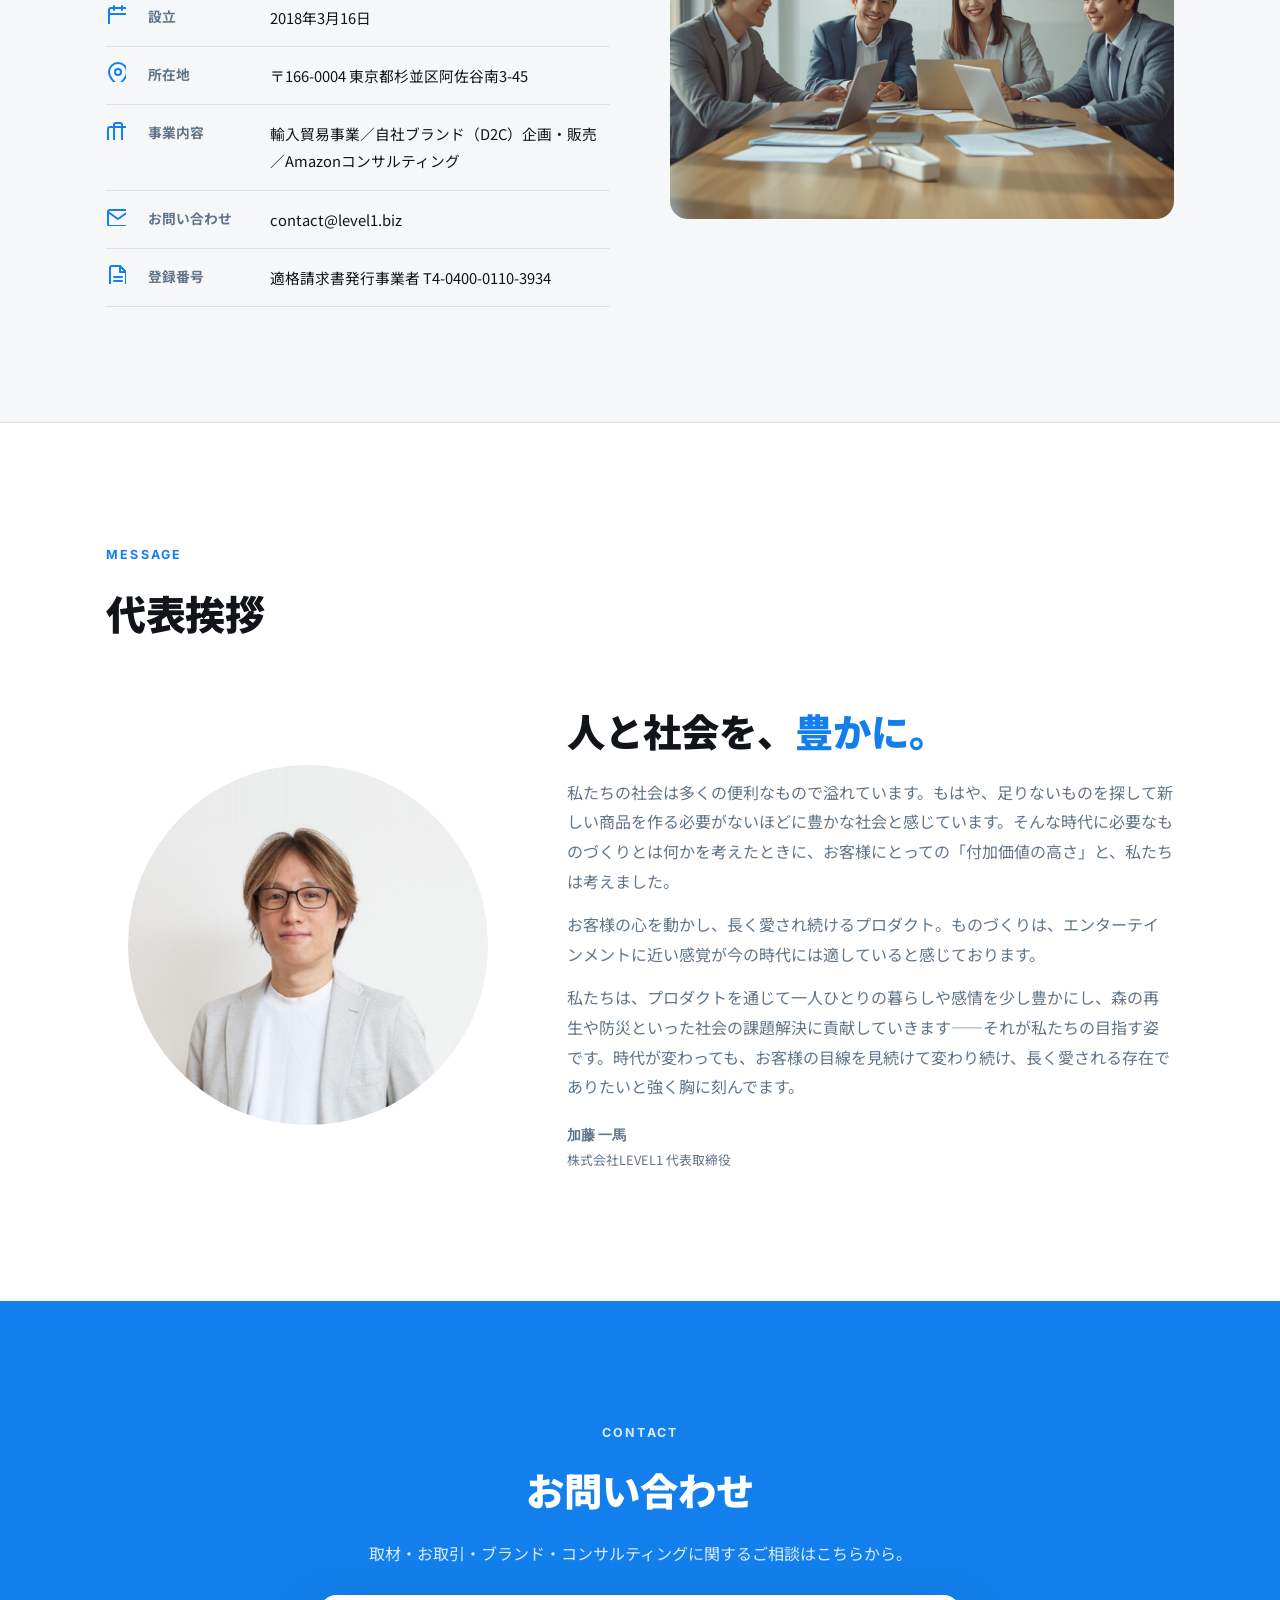
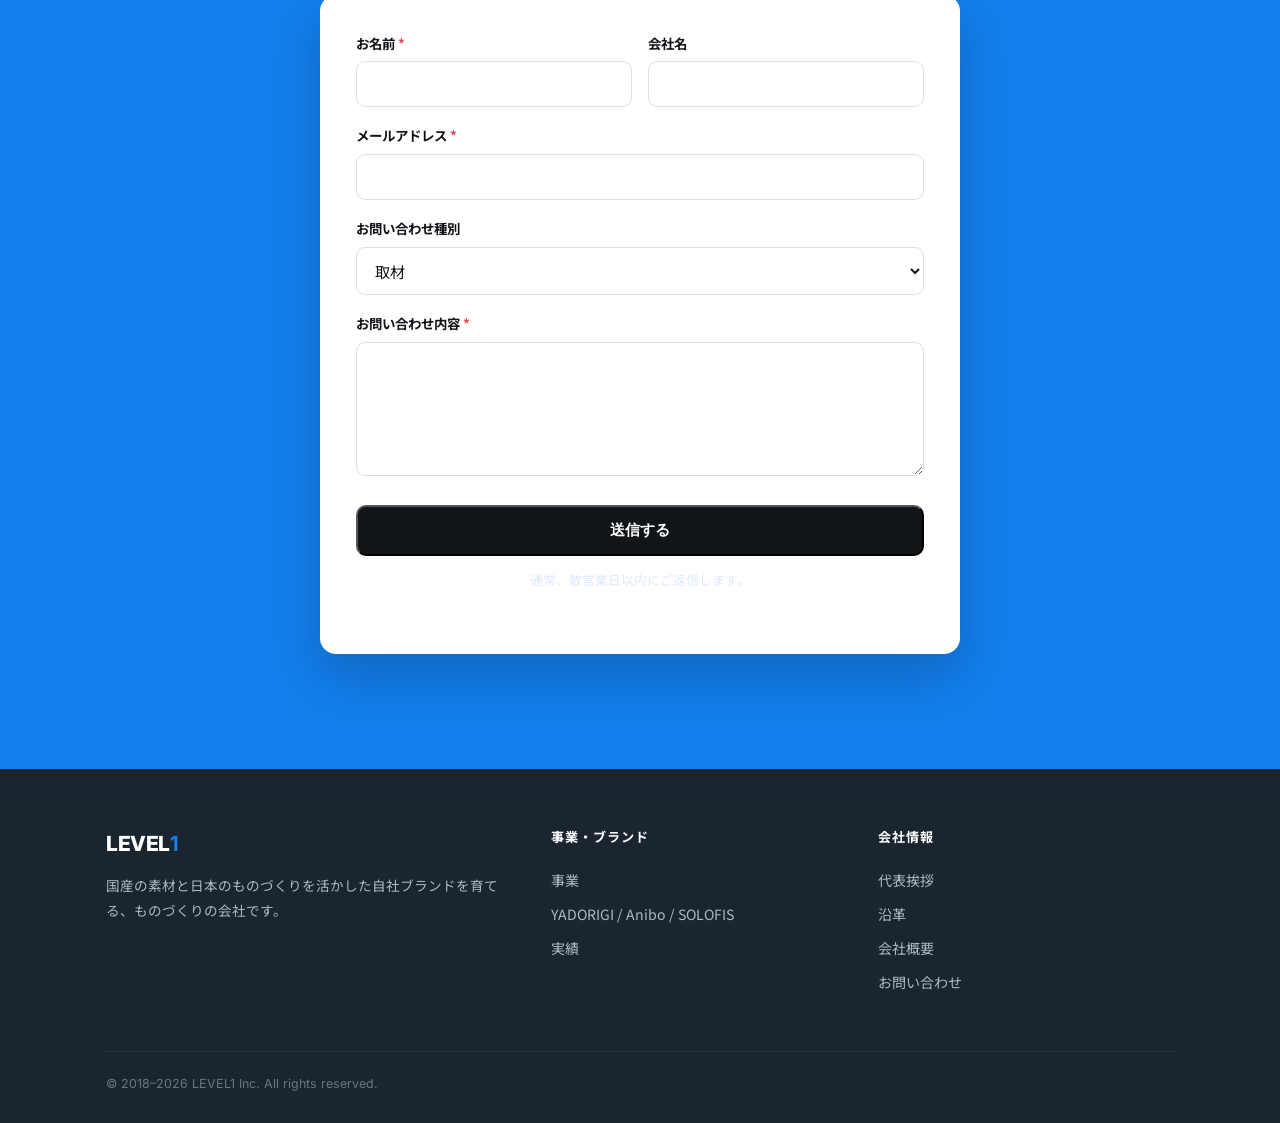
==== commit 8518d8b8: "代表挨拶のキャッチを「人と社会を、豊かに。」に変更 「量を売る」（自社都合）と「価値を高めることで選ばれる」を廃止。 英語版: "Enriching people and society."  Co-" ====
--- a/index.html
+++ b/index.html
@@ -203,7 +203,7 @@
   <div class="greet">
     <div class="greet-photo"><img src="assets/leader.jpg" alt="代表取締役 加藤一馬"></div>
     <div>
-      <h2 data-en="Moving beyond &quot;selling volume&quot; to become a brand chosen for <span class='hl'>the value it adds</span>.">「量を売る」から、<br><span class="hl">「価値を高める」</span>ことで選ばれる。</h2>
+      <h2 data-en="Enriching <span class='hl'>people and society</span>.">人と社会を、<span class="hl">豊かに。</span></h2>
       <p data-en="Our society overflows with convenient goods. It feels affluent enough that we no longer need to create new products just to fill a gap. Asking ourselves what kind of manufacturing this era truly needs, we arrived at one answer: the depth of added value for the customer.">私たちの社会は多くの便利なもので溢れています。もはや、足りないものを探して新しい商品を作る必要がないほどに豊かな社会と感じています。そんな時代に必要なものづくりとは何かを考えたときに、お客様にとっての「付加価値の高さ」と、私たちは考えました。</p>
       <p data-en="Products that move people and stay loved for years. We believe that, today, manufacturing is best approached with a sensibility close to entertainment.">お客様の心を動かし、長く愛され続けるプロダクト。ものづくりは、エンターテインメントに近い感覚が今の時代には適していると感じております。</p>
       <p data-en="Through our products, we enrich each person&#39;s life and emotions a little, and contribute to solving social challenges such as forest regeneration and disaster preparedness &mdash; that is who we aspire to be. However the times change, we are determined to keep watching from the customer&#39;s point of view, keep evolving, and remain a company loved for the long term.">私たちは、プロダクトを通じて一人ひとりの暮らしや感情を少し豊かにし、森の再生や防災といった社会の課題解決に貢献していきます——それが私たちの目指す姿です。時代が変わっても、お客様の目線を見続けて変わり続け、長く愛される存在でありたいと強く胸に刻んでます。</p>
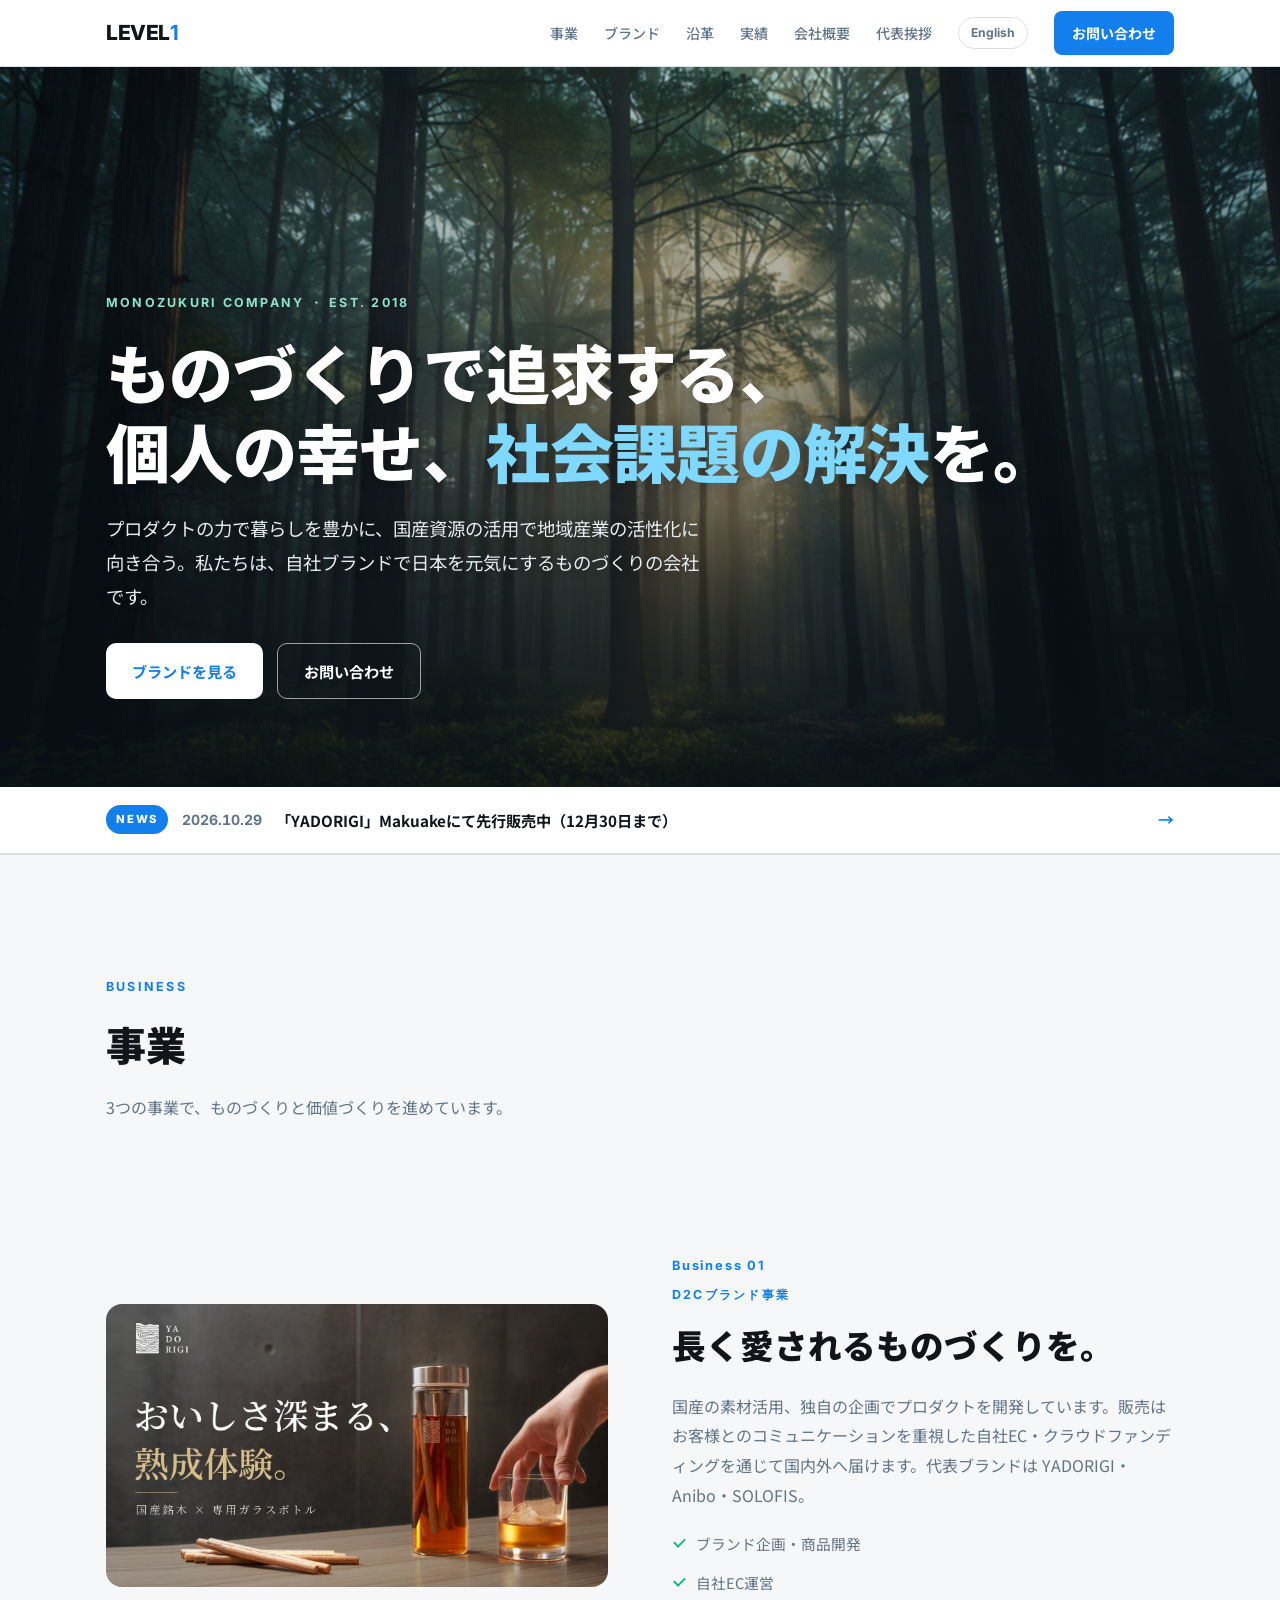
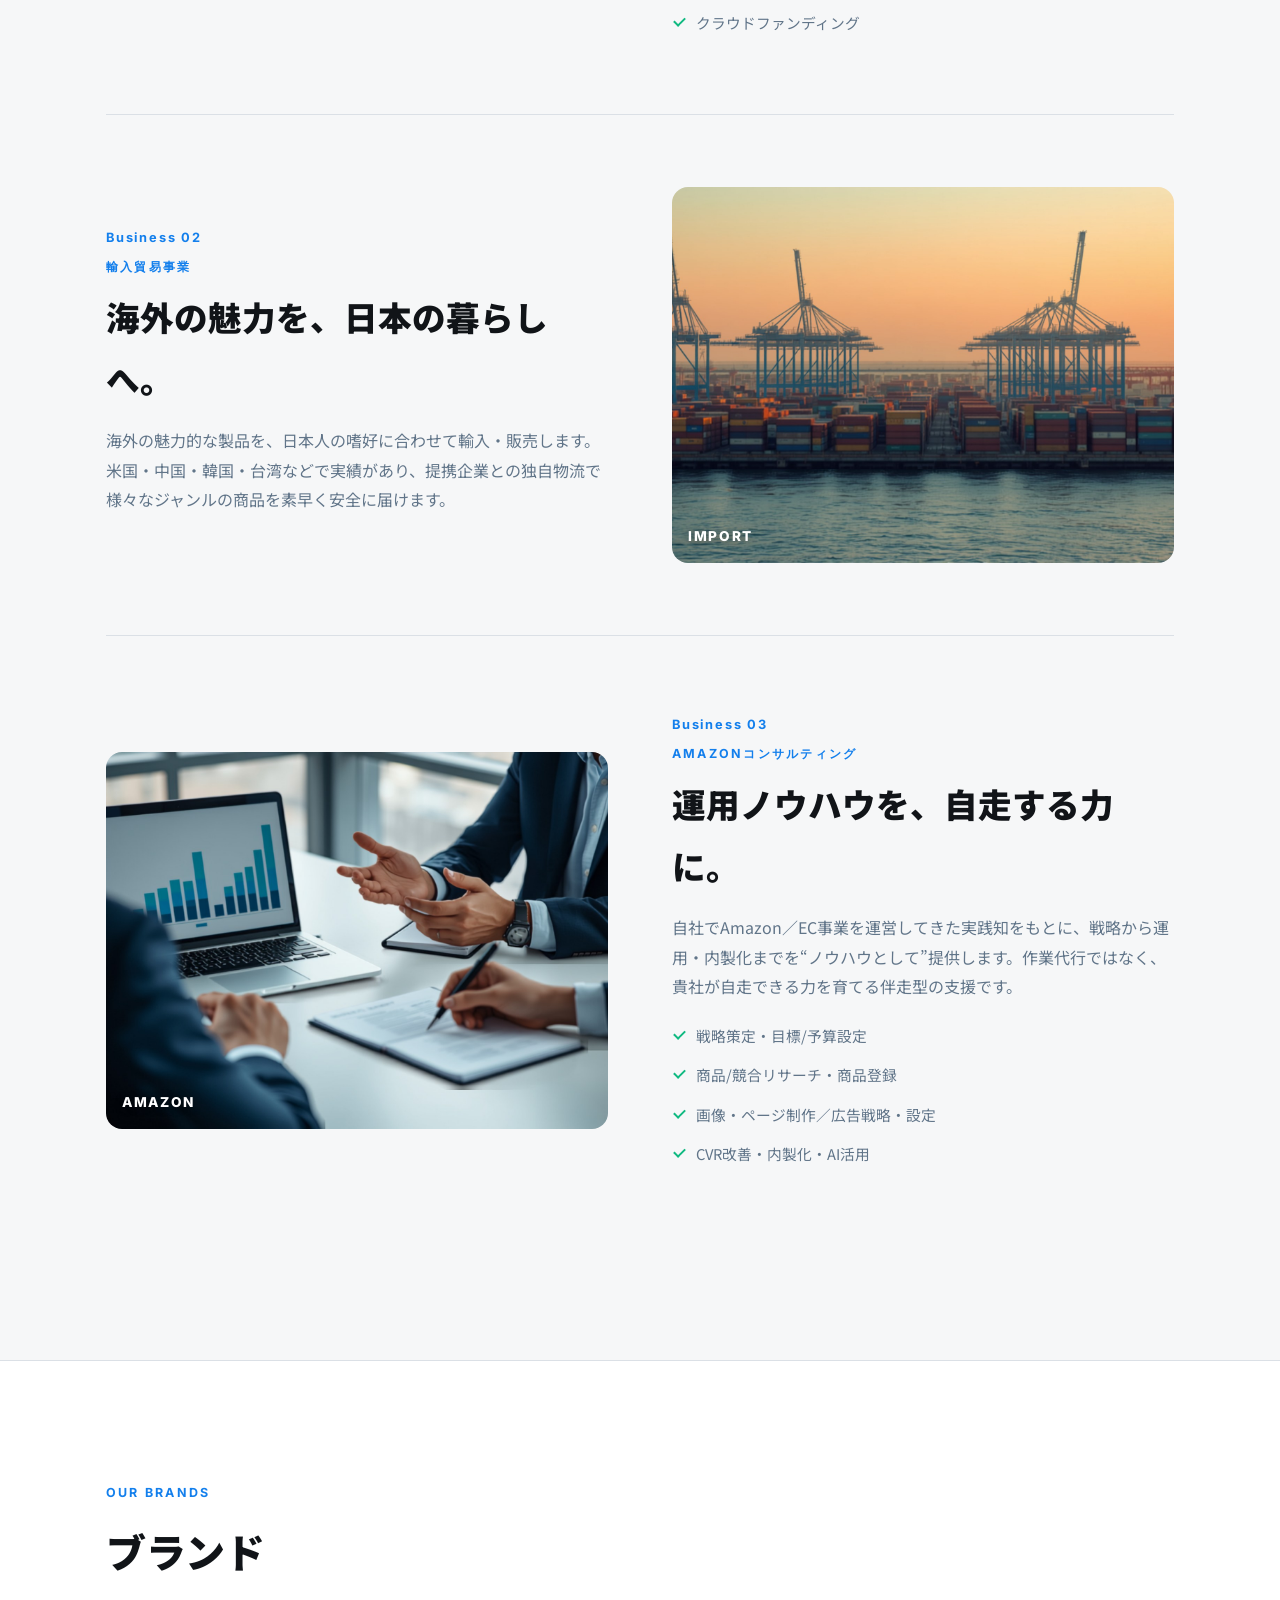
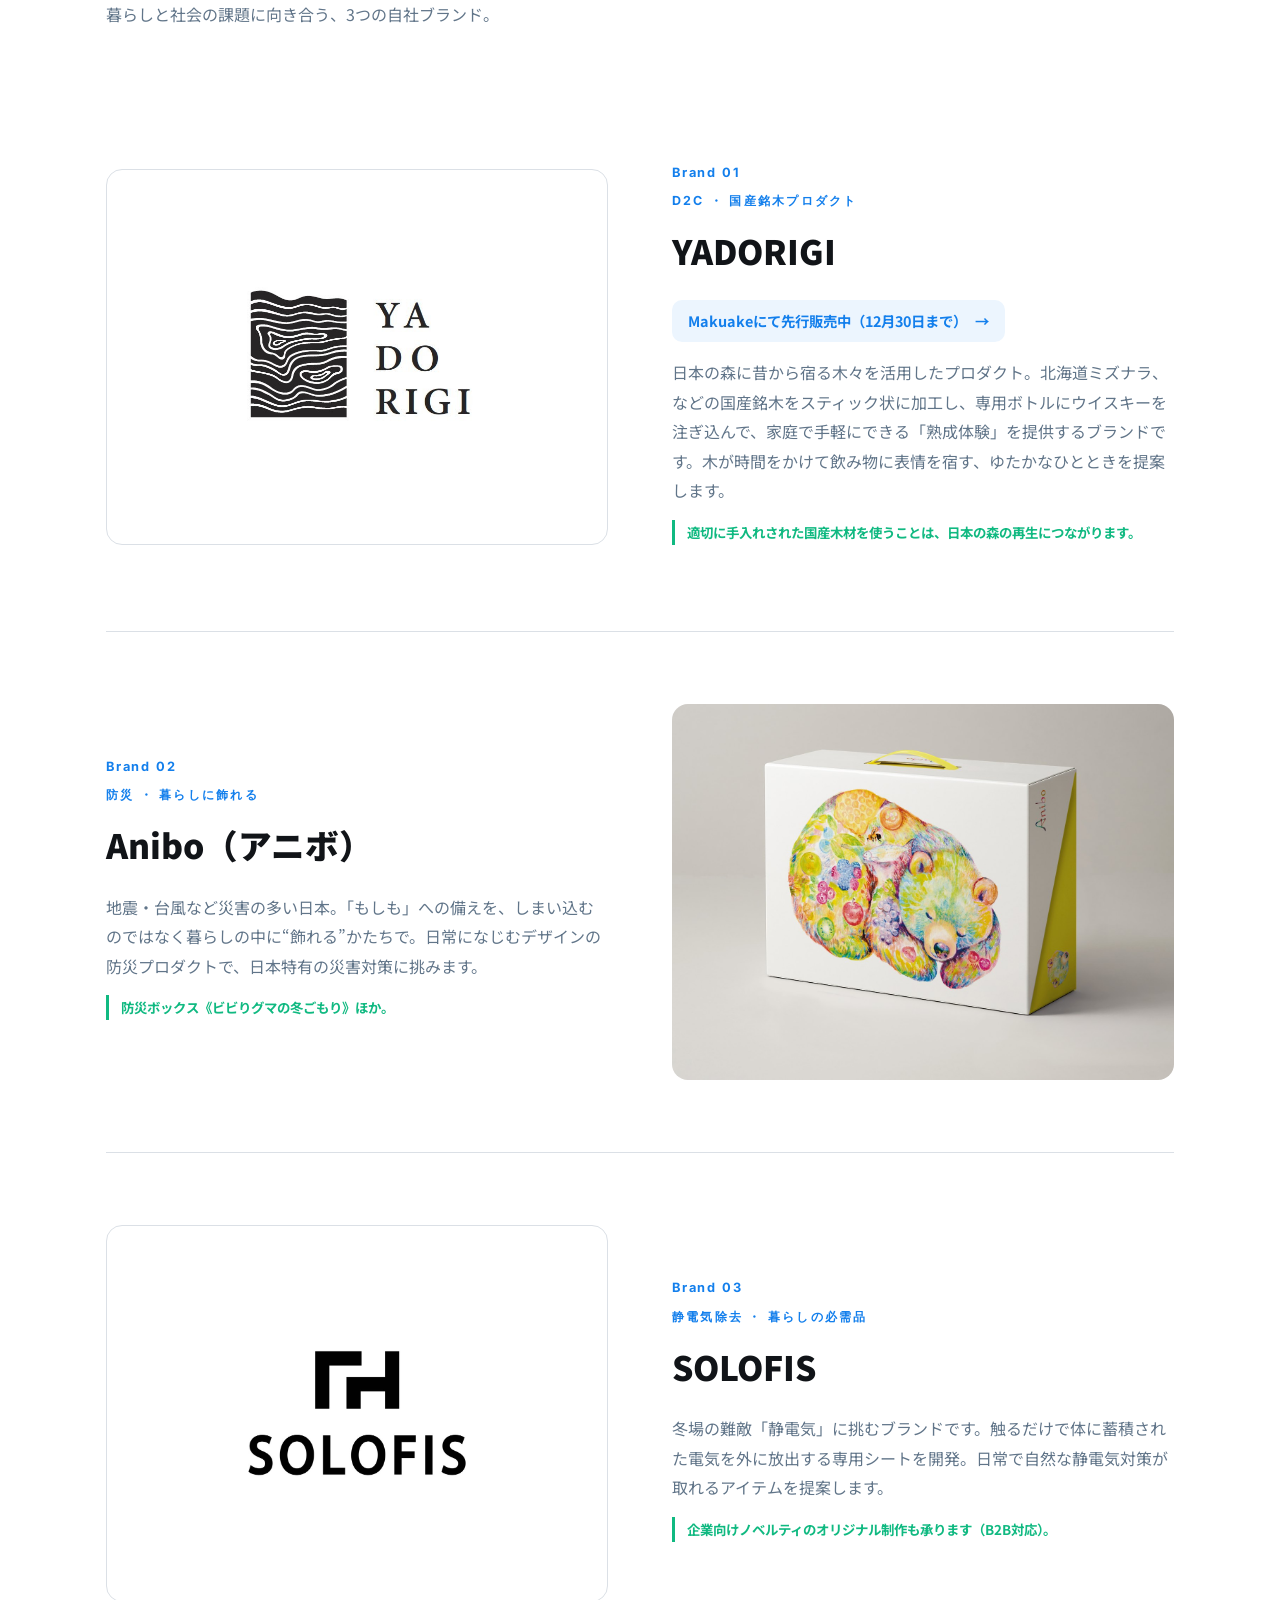
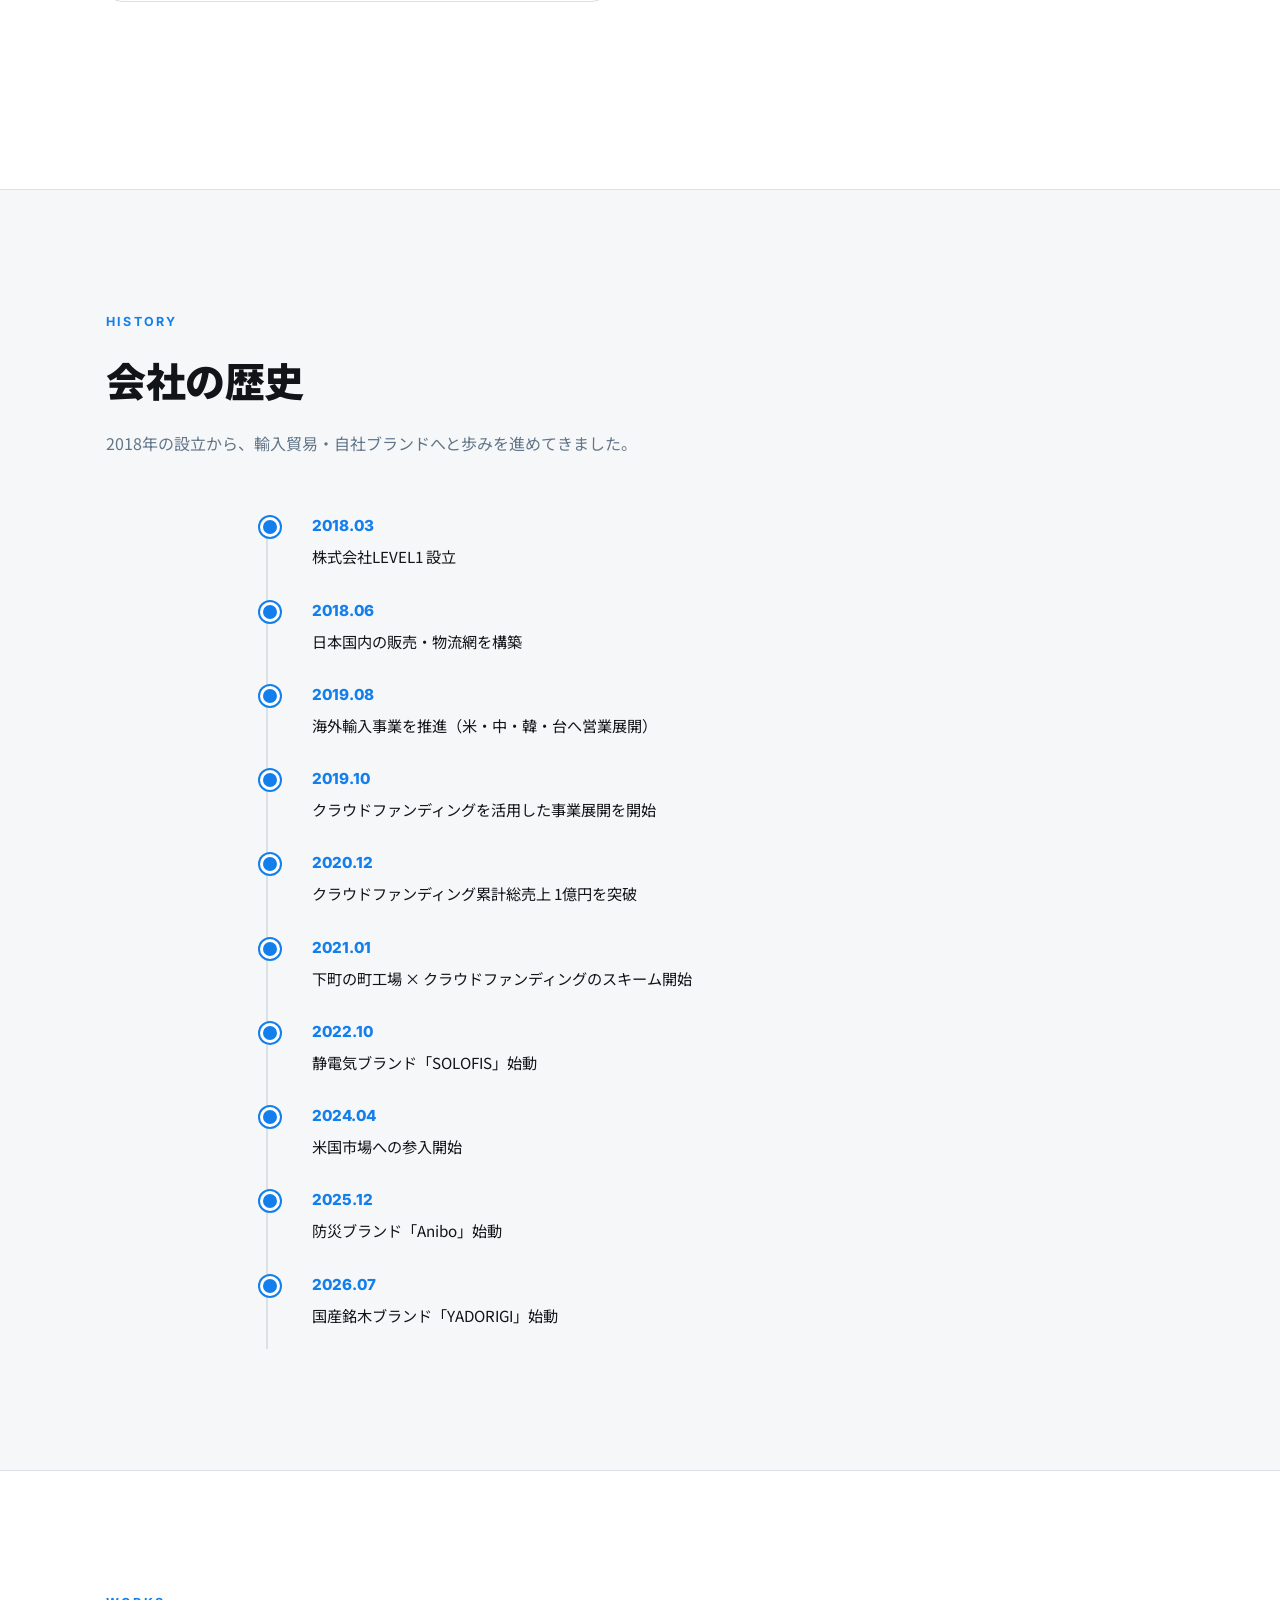
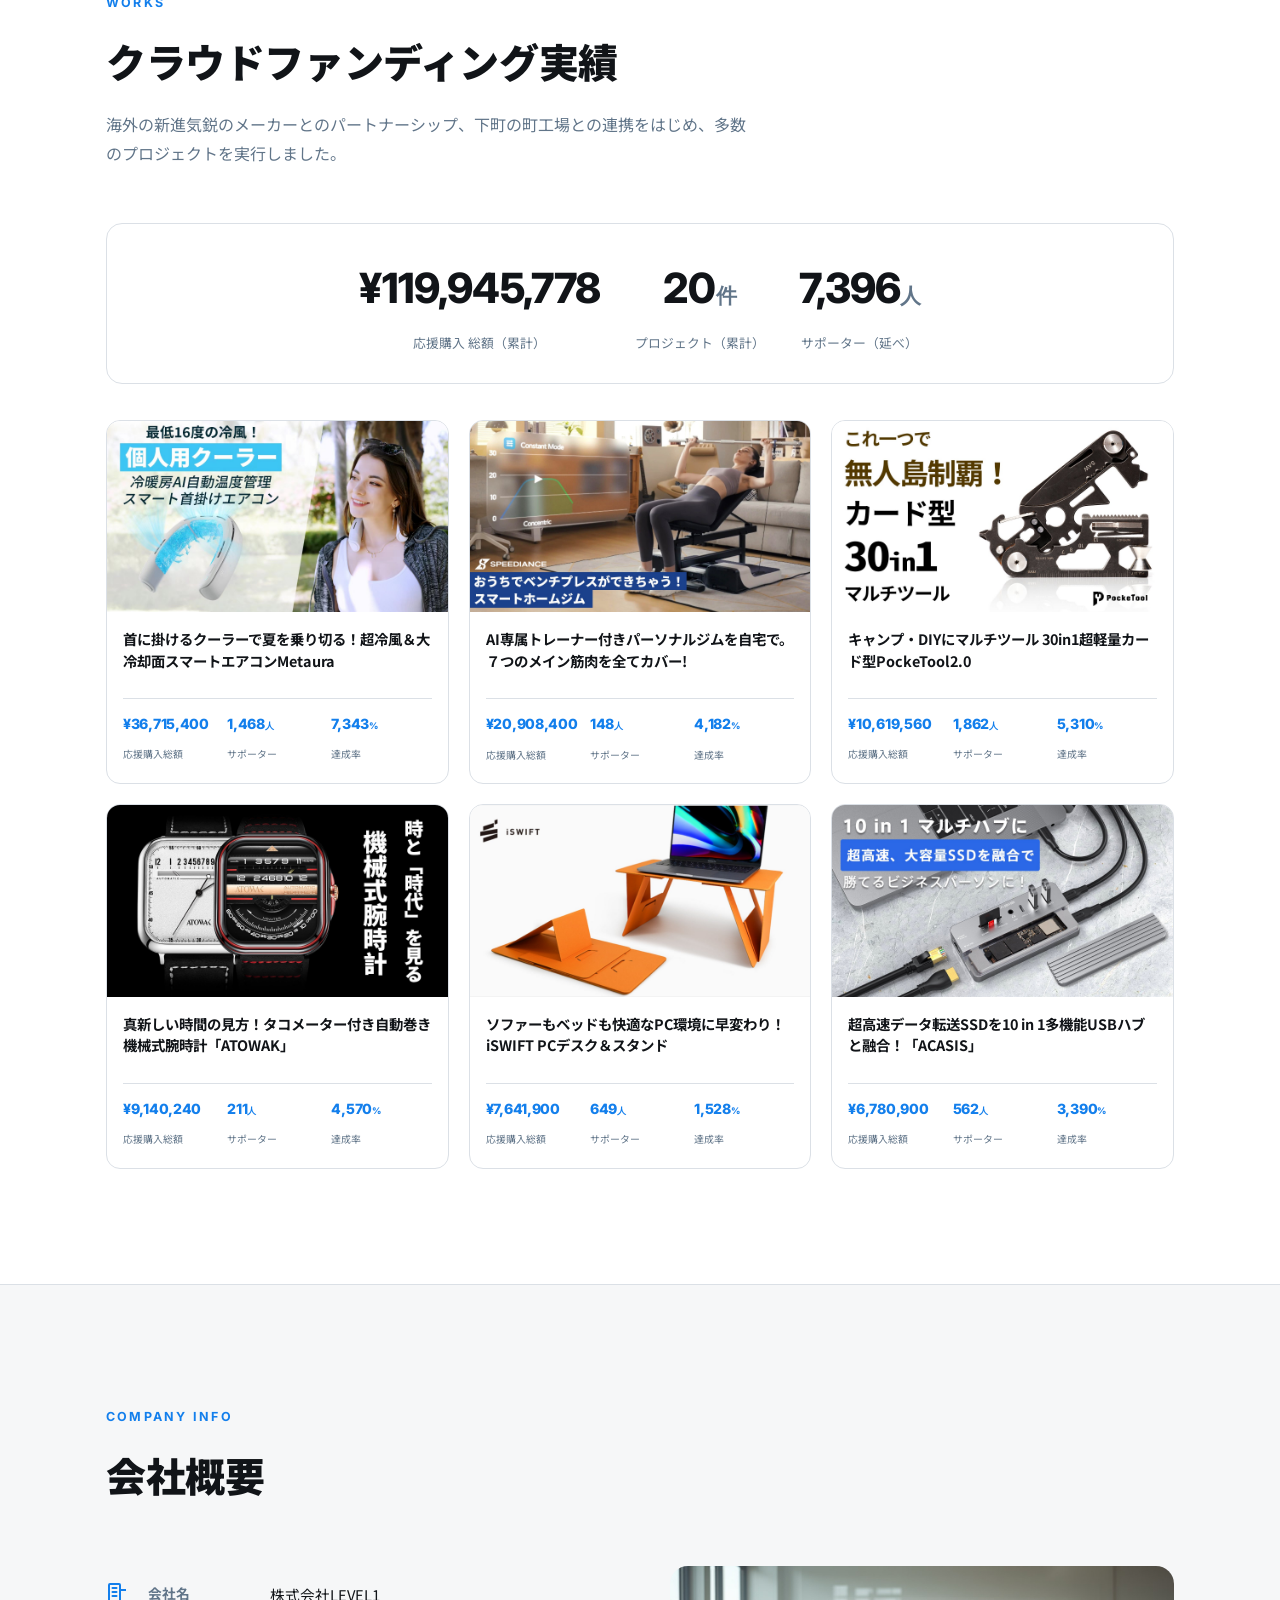
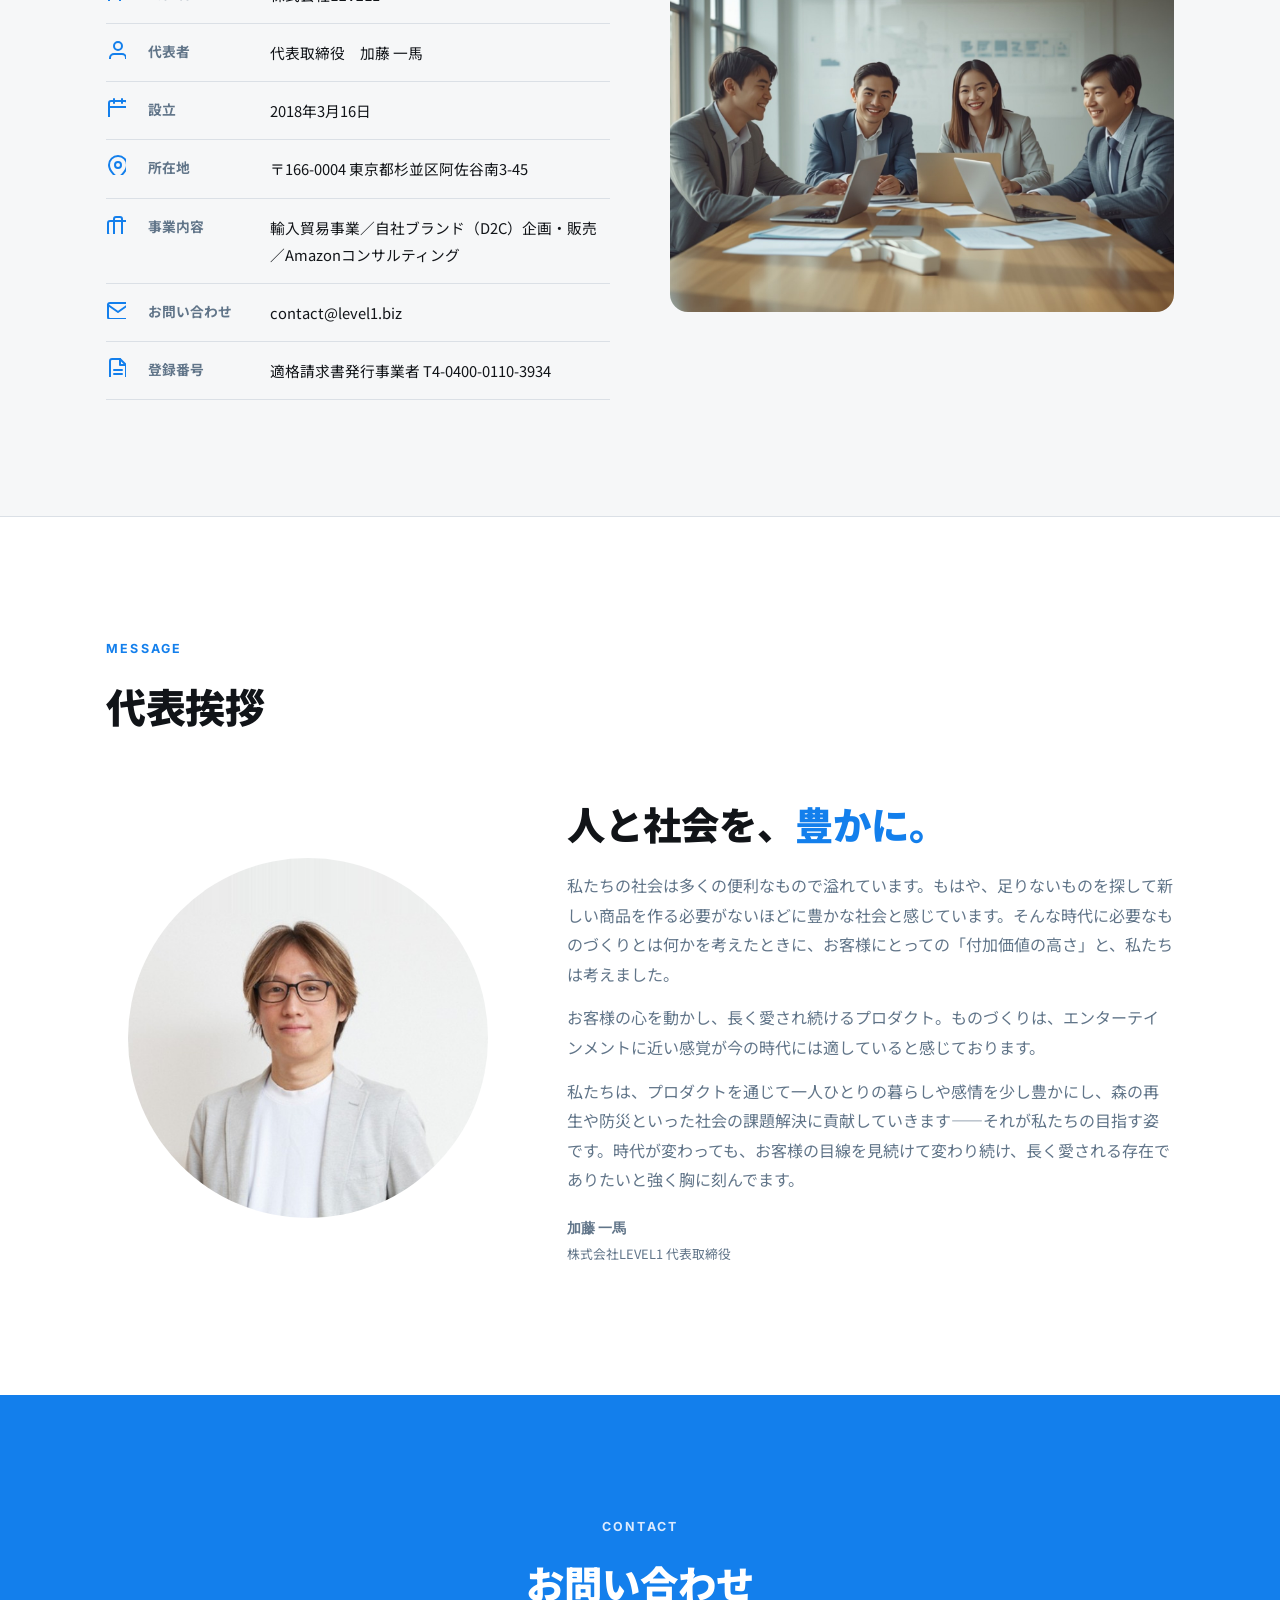
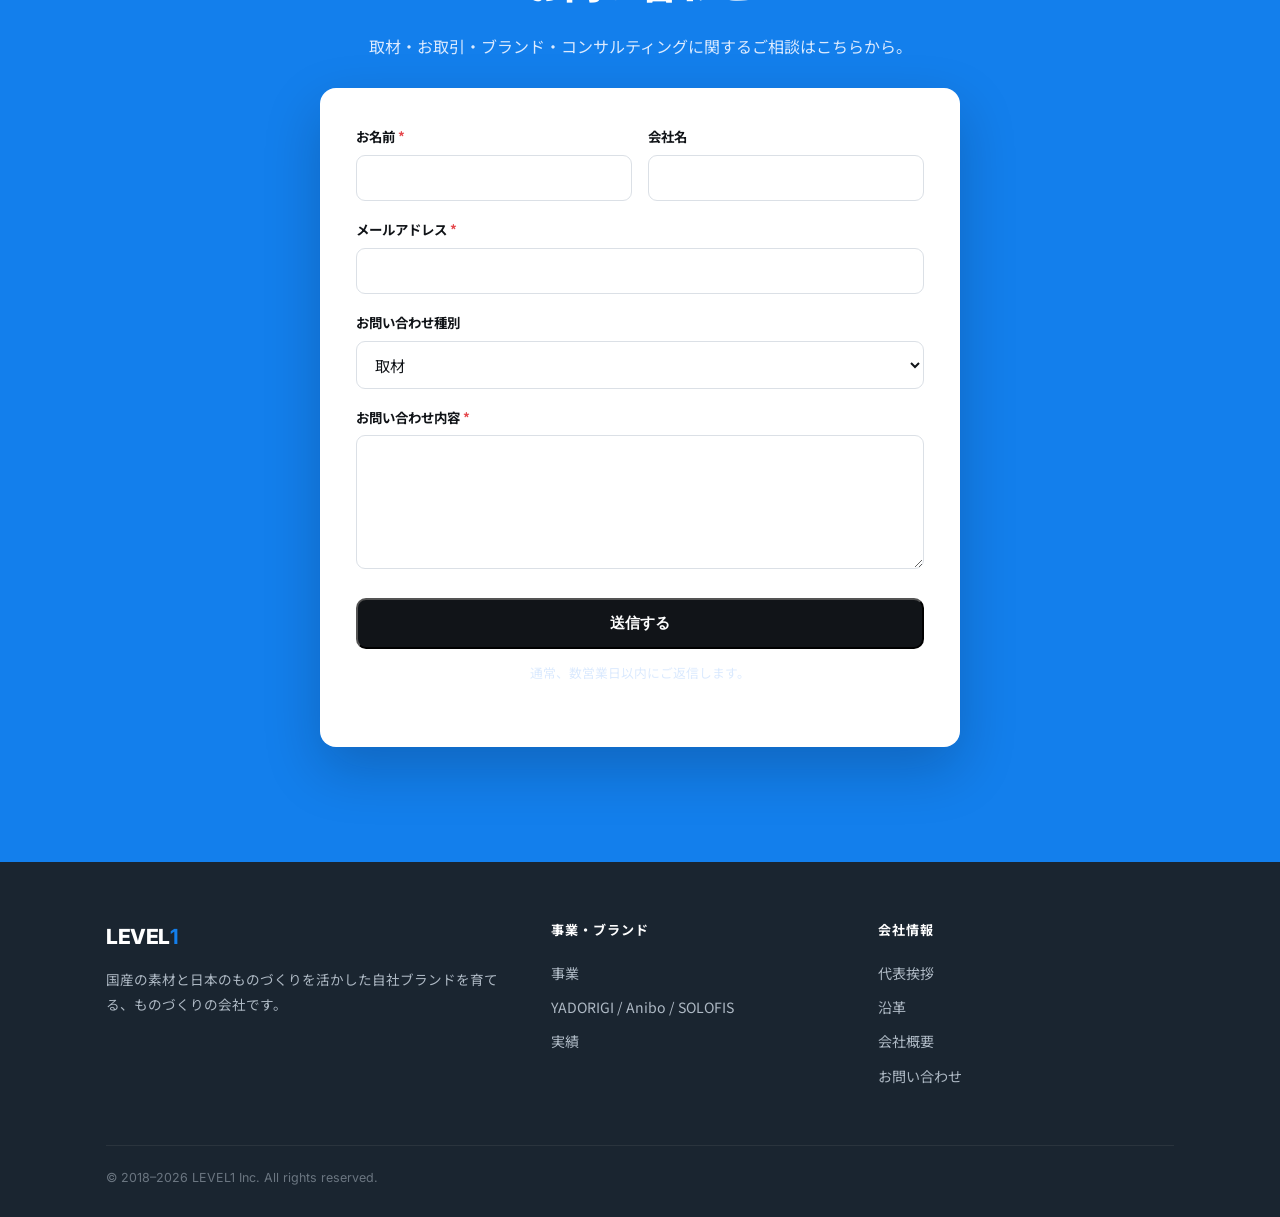
==== commit 72584f17: "YADORIGI Makuake先行販売（10/29 11:00公開）の告知を追加 - ヒーロー直下にNEWS帯、ブランド欄YADORIGIに案内ボタンを追加（日英対応） - 公開前はyadorigi" ====
--- a/index.html
+++ b/index.html
@@ -33,6 +33,13 @@
     </div>
   </div>
 </section>
+<div class="news mk-wrap"><div class="container">
+  <a class="news-in mk" href="https://yadorigi.store/" target="_blank" rel="noopener" data-href-live="https://www.makuake.com/project/yadorigi/">
+    <span class="news-tag">NEWS</span><time datetime="2026-10-29">2026.10.29</time>
+    <span class="news-txt" data-en="YADORIGI pre-sale launches on Makuake &mdash; Thu, Oct 29, 11:00 JST" data-live="「YADORIGI」Makuakeにて先行販売中（12月30日まで）" data-live-en="YADORIGI pre-sale now live on Makuake (through Dec 30)">「YADORIGI」がMakuakeにて先行販売を開始します（10月29日（木）11:00 公開予定）</span>
+    <span class="news-arr" aria-hidden="true">&rarr;</span>
+  </a>
+</div></div>
 
 
 <section class="sec sec-alt" id="business"><div class="container">
@@ -78,6 +85,7 @@
         <span class="num">Brand 01</span>
         <span class="eyebrow" style="display:block;margin-top:4px" data-en="D2C ・ Domestic Fine Wood">D2C ・ 国産銘木プロダクト</span>
         <h3>YADORIGI</h3>
+        <a class="mk-note mk mk-wrap" href="https://yadorigi.store/" target="_blank" rel="noopener" data-href-live="https://www.makuake.com/project/yadorigi/"><span data-en="Makuake pre-sale opens Thu, Oct 29, 11:00 JST" data-live="Makuakeにて先行販売中（12月30日まで）" data-live-en="Now on Makuake pre-sale (through Dec 30)">Makuakeにて先行販売　10月29日（木）11:00 公開予定</span> <span aria-hidden="true">&rarr;</span></a>
         <p data-en="A product that draws on the trees long native to Japan&#39;s forests. We shape domestic fine woods such as Hokkaido mizunara oak into sticks; placed in a dedicated bottle of whisky, they offer an easy at-home &quot;aging experience.&quot; Over time, the wood lends the drink new character &mdash; a richer moment to savor.">日本の森に昔から宿る木々を活用したプロダクト。北海道ミズナラ、などの国産銘木をスティック状に加工し、専用ボトルにウイスキーを注ぎ込んで、家庭で手軽にできる「熟成体験」を提供するブランドです。木が時間をかけて飲み物に表情を宿す、ゆたかなひとときを提案します。</p>
         <p class="note" data-en="Using properly managed domestic timber helps regenerate Japan&#39;s forests.">適切に手入れされた国産木材を使うことは、日本の森の再生につながります。</p>
       </div>
@@ -253,6 +261,15 @@
   <p class="cp">© 2018–2026 LEVEL1 Inc. All rights reserved.</p>
 </div></footer>
 
+<script>
+(function(){
+  var now=Date.now(), LIVE=Date.parse('2026-10-29T11:00:00+09:00'), END=Date.parse('2026-12-31T00:00:00+09:00');
+  if(now>=END){document.querySelectorAll('.mk-wrap').forEach(function(e){e.remove();});return;}
+  if(now<LIVE)return;
+  document.querySelectorAll('.mk').forEach(function(a){if(a.dataset.hrefLive)a.href=a.dataset.hrefLive;});
+  document.querySelectorAll('[data-live]').forEach(function(e){e.innerHTML=e.dataset.live;if(e.dataset.liveEn)e.setAttribute('data-en',e.dataset.liveEn);});
+})();
+</script>
 <script>
 (function(){
   var t=document.querySelector('.nav-toggle'),n=document.querySelector('.nav');
--- a/styles-d.css
+++ b/styles-d.css
@@ -182,3 +182,14 @@
 @media(max-width:560px){.cf-grid{grid-template-columns:1fr}}
 .cf-submit{width:100%;justify-content:center;margin-top:6px}
 .cf-note{font-size:.8rem;color:var(--slate);text-align:center;margin-top:12px;font-weight:400}
+
+/* --- NEWS strip / Makuake notice --- */
+.news{background:var(--bg);border-bottom:1px solid var(--line)}
+.news-in{display:flex;align-items:center;flex-wrap:wrap;gap:8px 14px;padding-block:18px;color:var(--ink)}
+.news-tag{font-family:var(--en);font-weight:800;font-size:.7rem;letter-spacing:.16em;background:var(--blue);color:#fff;padding:4px 10px;border-radius:999px}
+.news time{font-family:var(--en);font-weight:700;font-size:.88rem;color:var(--slate);font-variant-numeric:tabular-nums}
+.news-txt{flex:1;min-width:min(100%,240px);font-weight:700;font-size:.95rem;transition:color .2s}
+.news-arr{color:var(--blue);font-weight:700;transition:transform .2s}
+.news-in:hover .news-txt{color:var(--blue)} .news-in:hover .news-arr{transform:translateX(4px)}
+.mk-note{display:inline-flex;align-items:center;gap:8px;margin:2px 0 16px;padding:10px 16px;border-radius:10px;background:rgba(19,127,236,.08);color:var(--blue);font-weight:700;font-size:.9rem;line-height:1.5}
+.mk-note:hover{background:rgba(19,127,236,.14)}
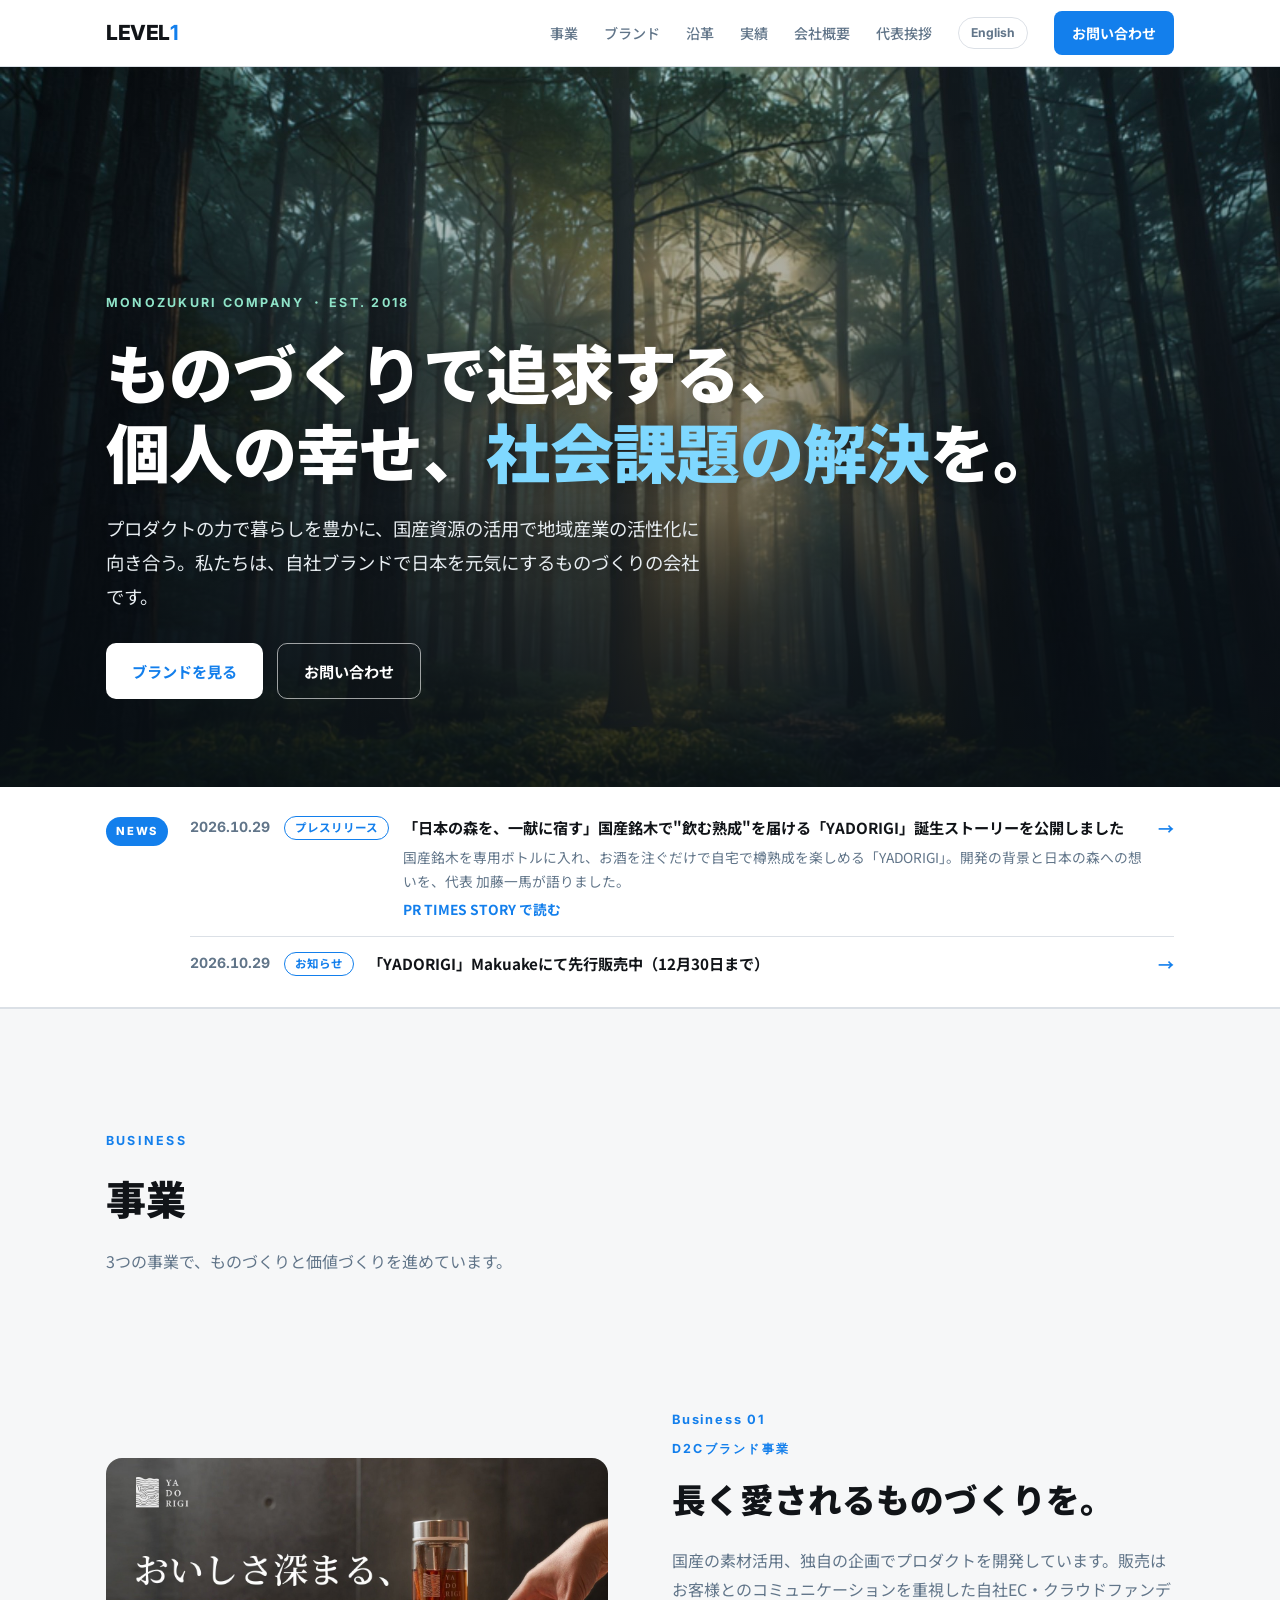
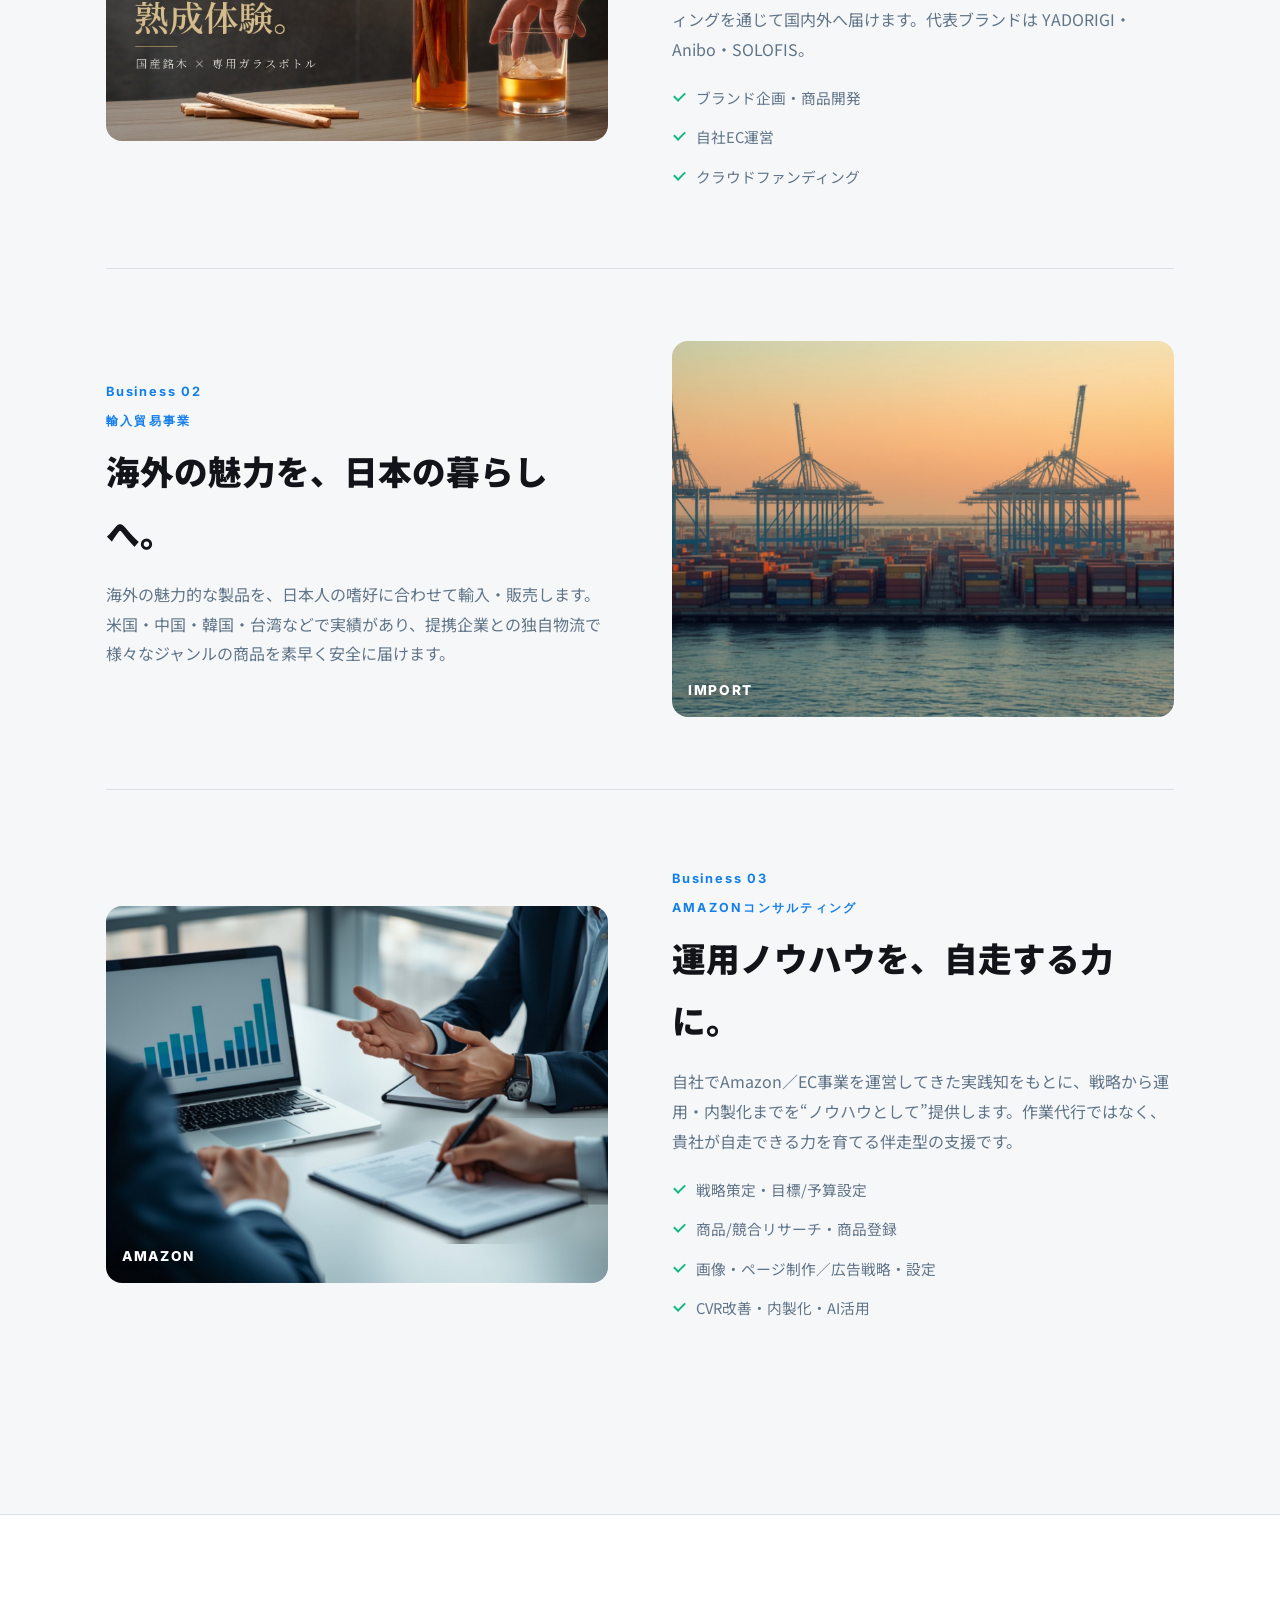
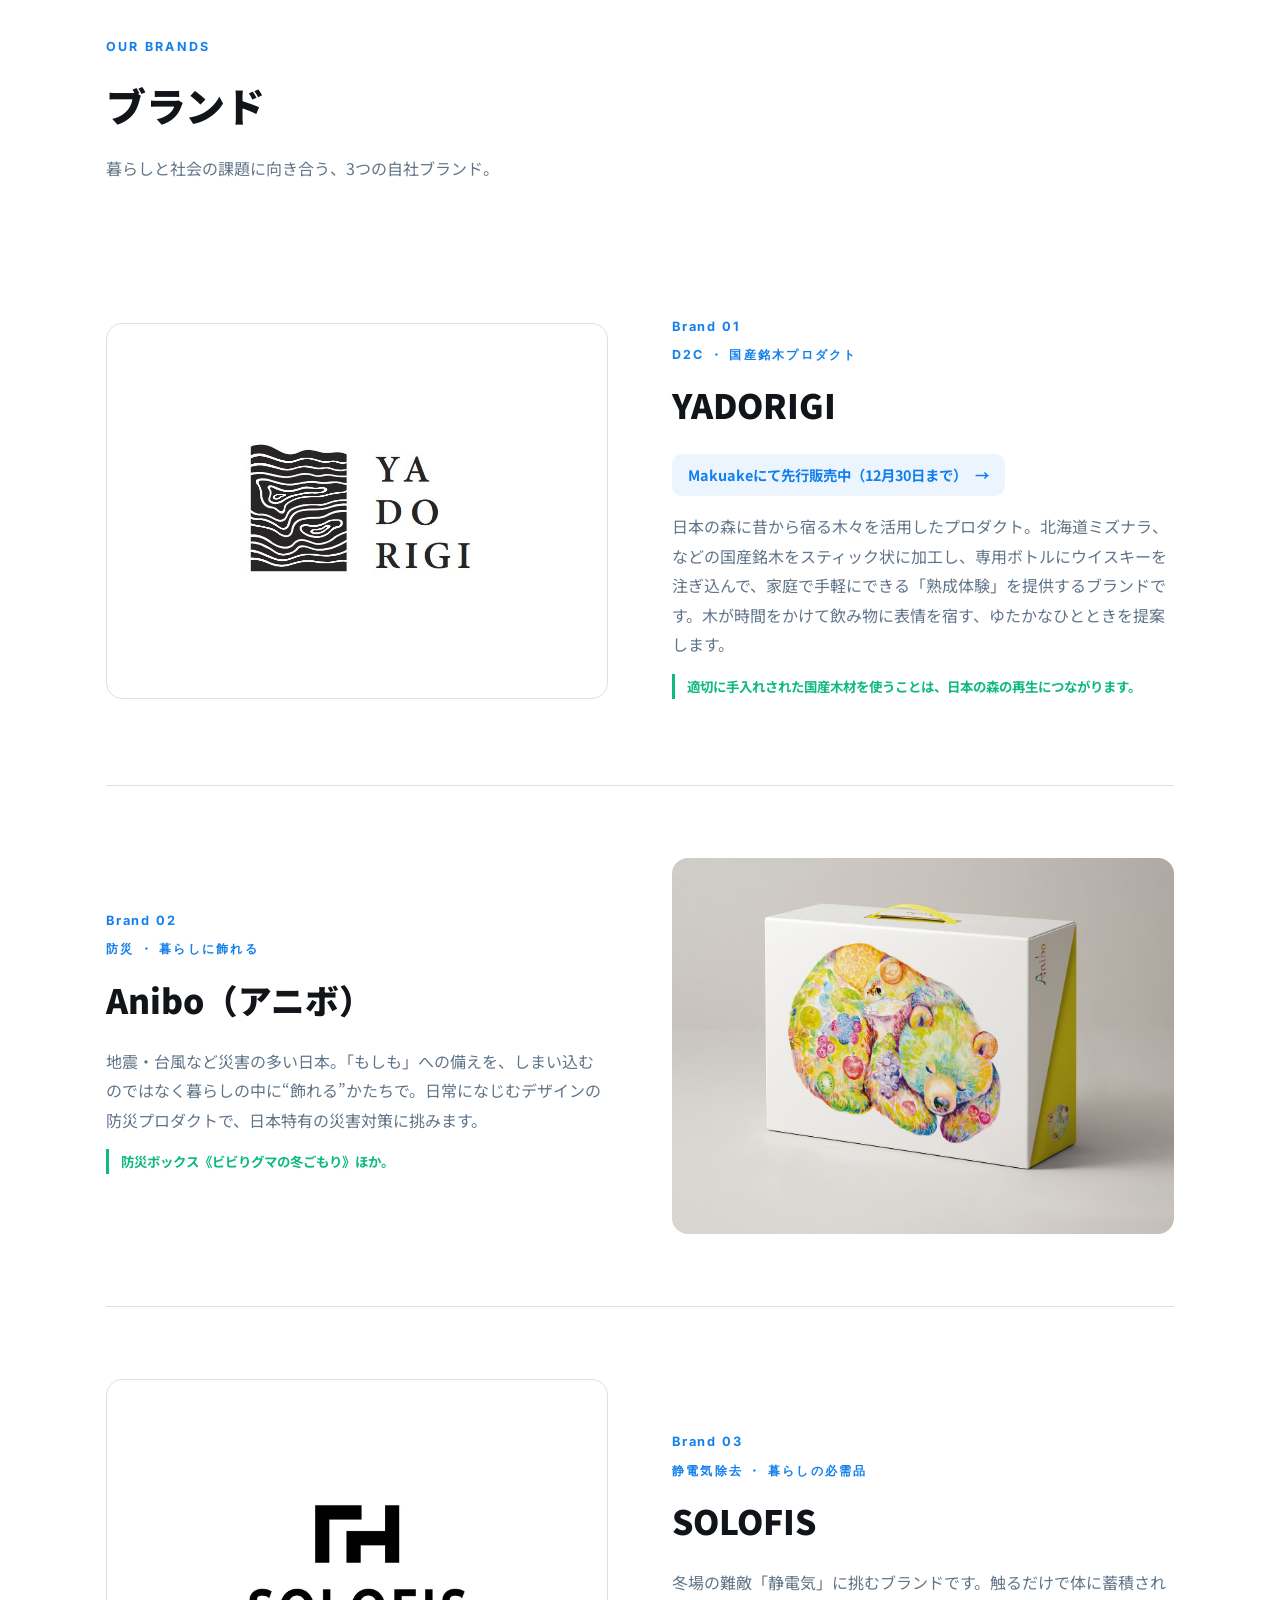
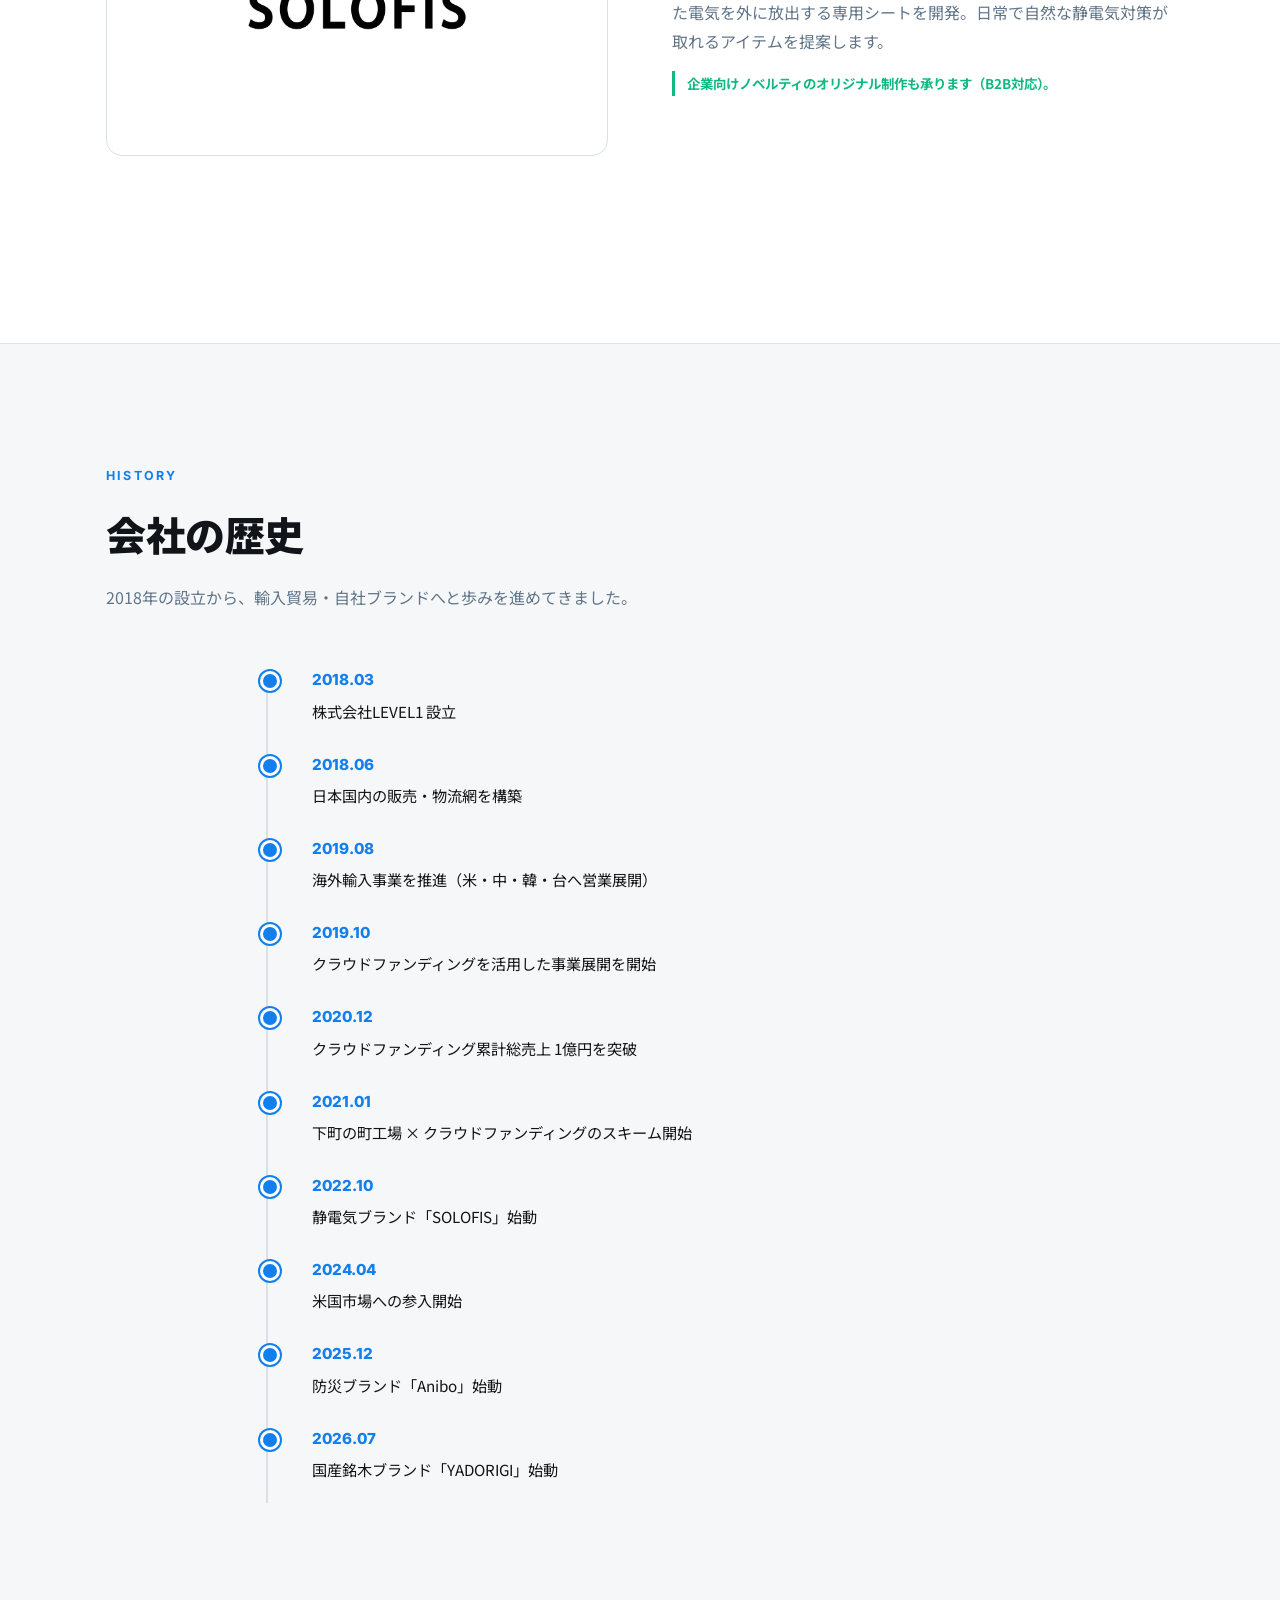
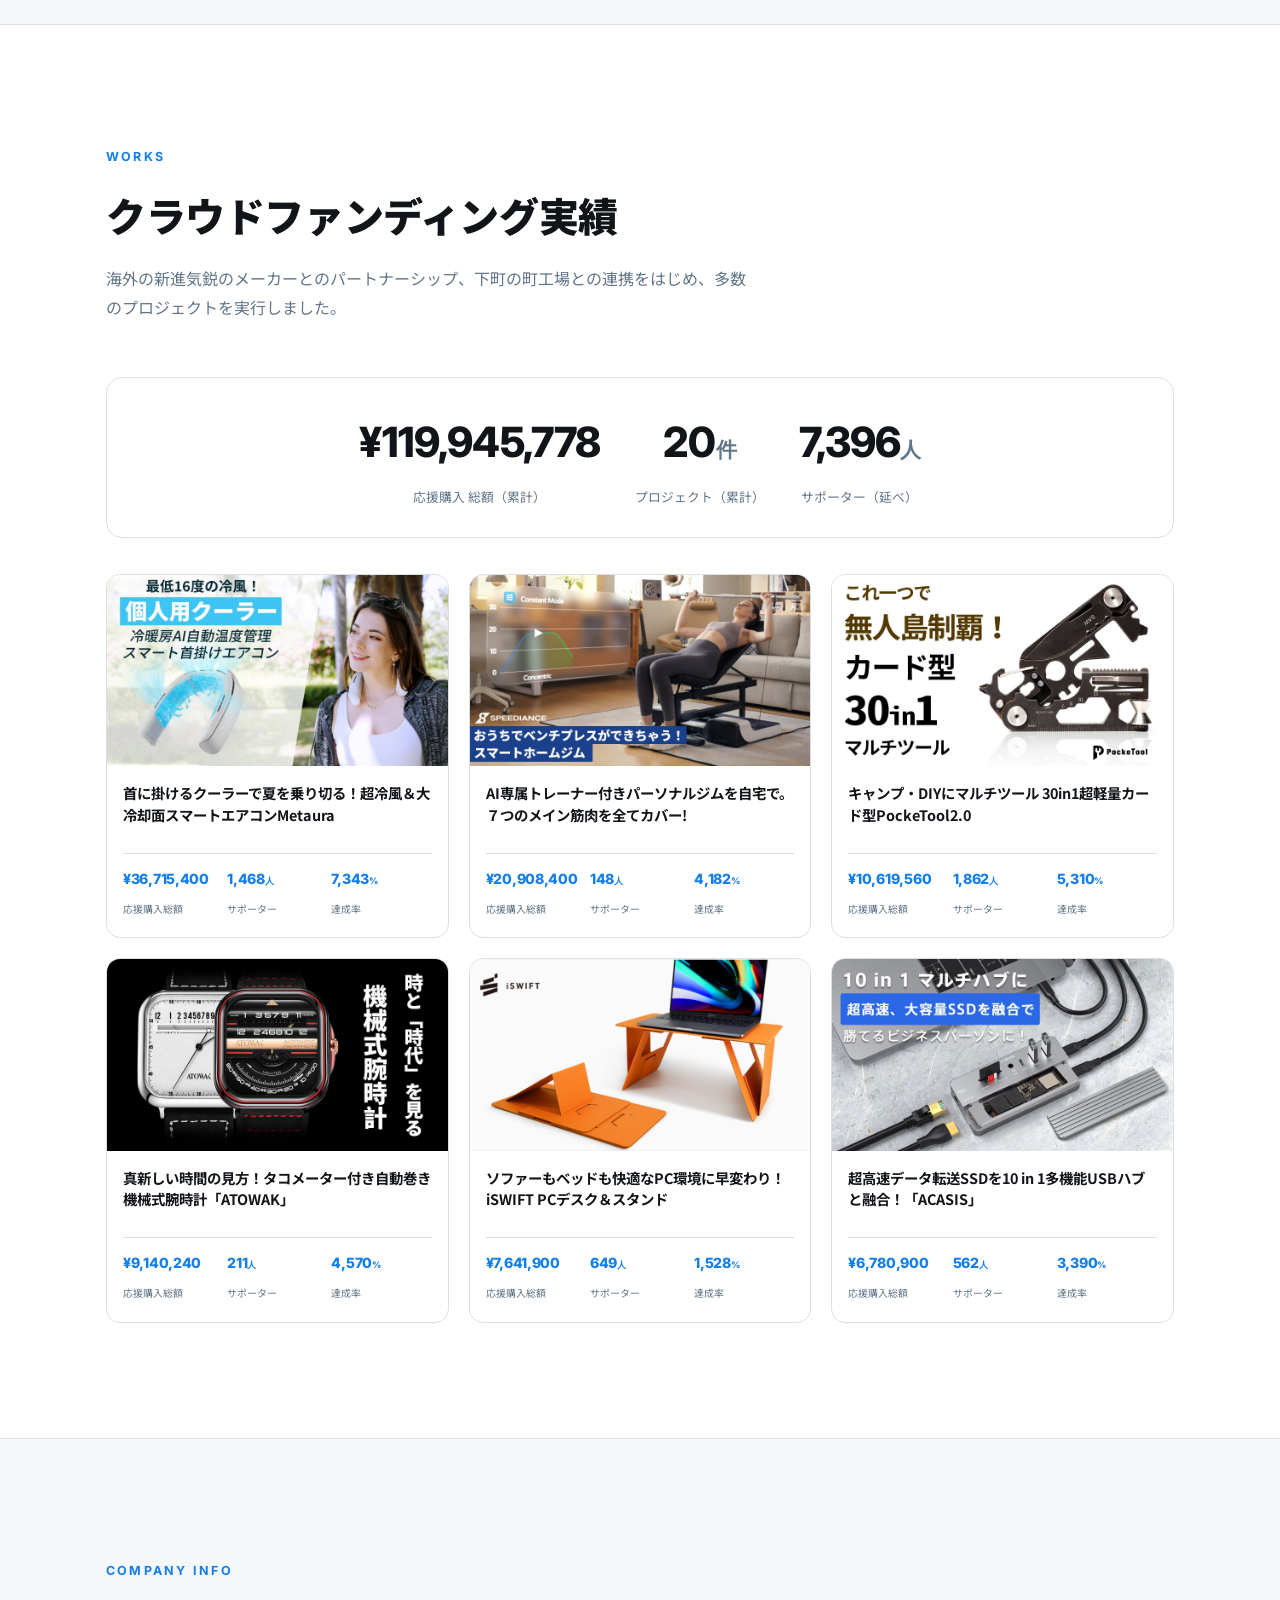
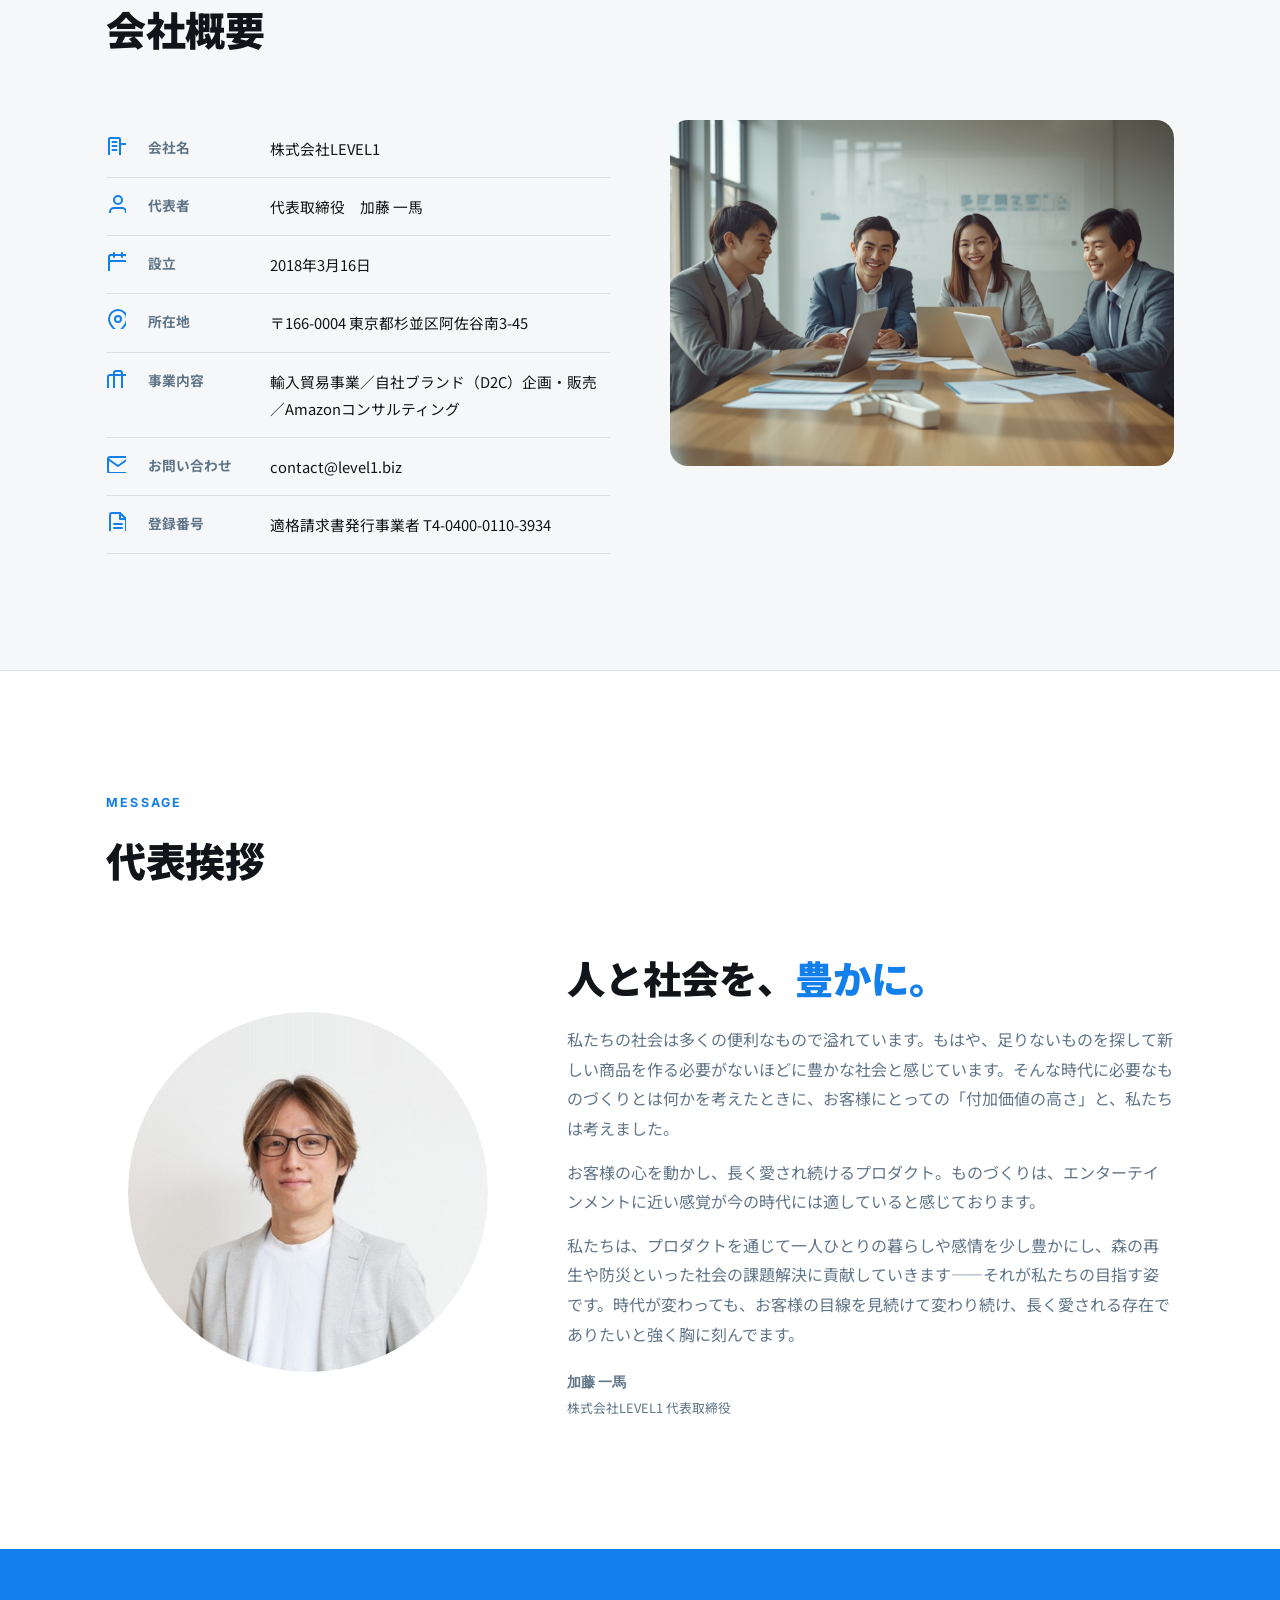
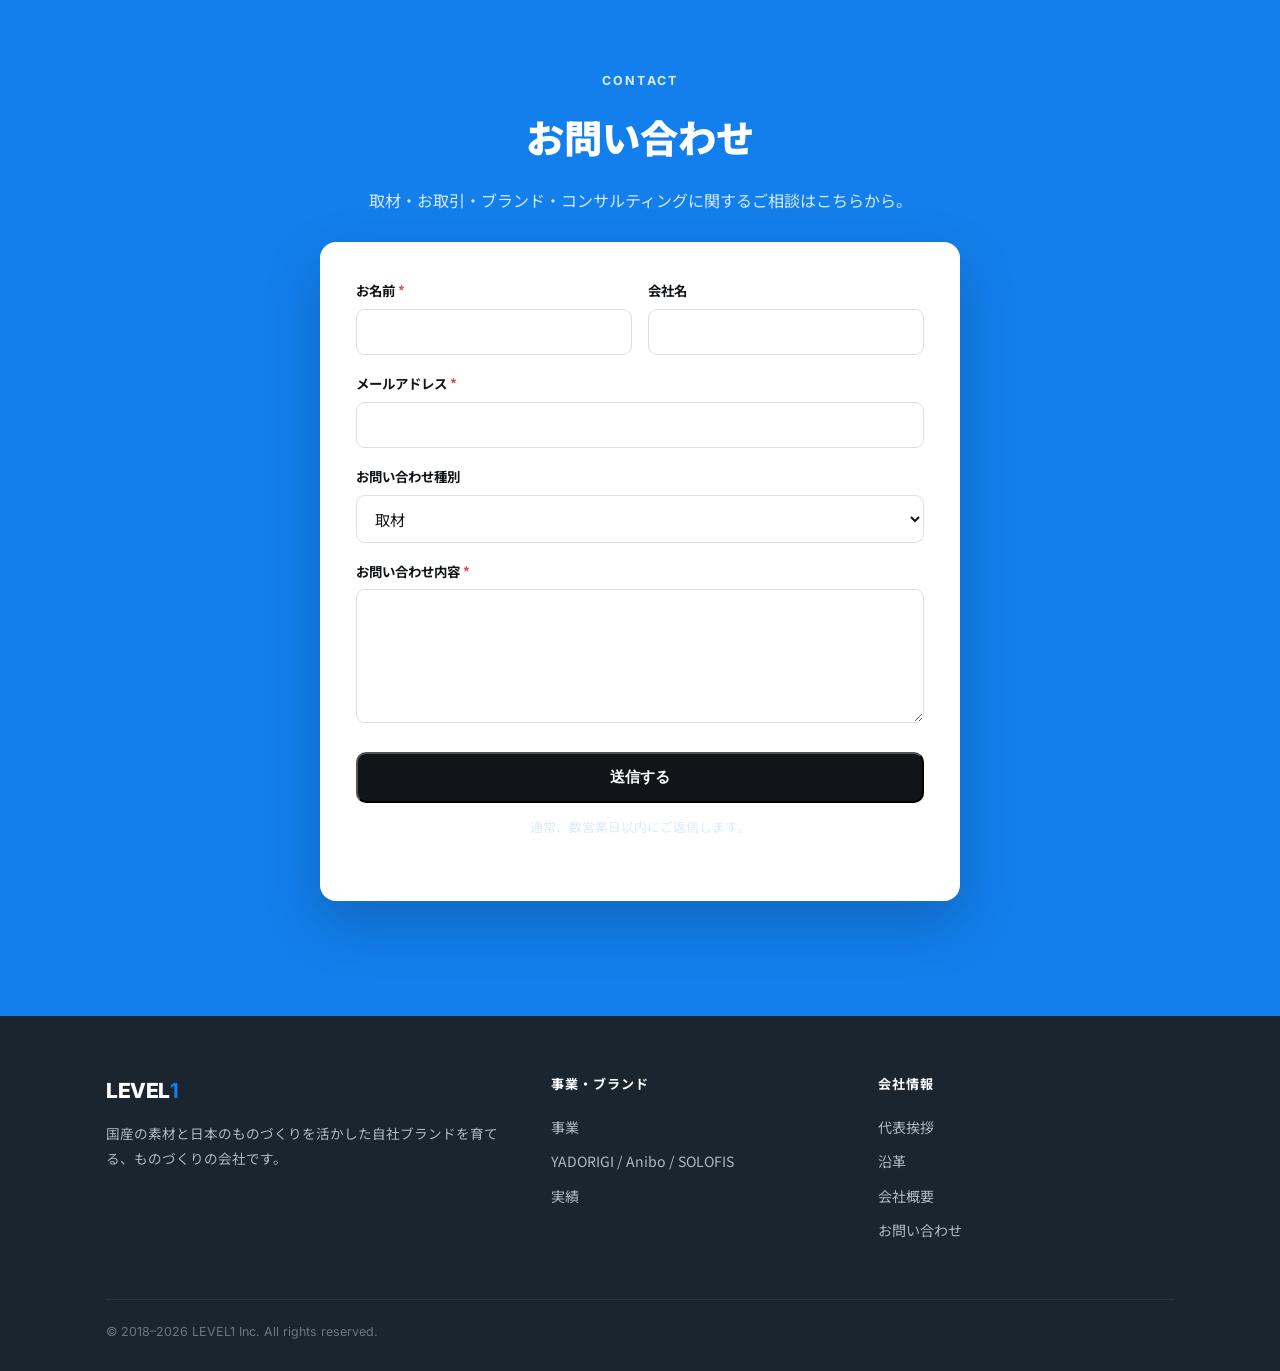
==== commit 07c91eaa: "NEWSを一覧化し、PR TIMES STORYを10/29 12:00に自動掲載 - トップのNEWS帯をお知らせ一覧に変更（プレスリリース／お知らせ、日英対応） - PR TIMES STORY「" ====
--- a/index.html
+++ b/index.html
@@ -33,12 +33,28 @@
     </div>
   </div>
 </section>
-<div class="news mk-wrap"><div class="container">
-  <a class="news-in mk" href="https://yadorigi.store/" target="_blank" rel="noopener" data-href-live="https://www.makuake.com/project/yadorigi/">
-    <span class="news-tag">NEWS</span><time datetime="2026-10-29">2026.10.29</time>
-    <span class="news-txt" data-en="YADORIGI pre-sale launches on Makuake &mdash; Thu, Oct 29, 11:00 JST" data-live="「YADORIGI」Makuakeにて先行販売中（12月30日まで）" data-live-en="YADORIGI pre-sale now live on Makuake (through Dec 30)">「YADORIGI」がMakuakeにて先行販売を開始します（10月29日（木）11:00 公開予定）</span>
-    <span class="news-arr" aria-hidden="true">&rarr;</span>
-  </a>
+<div class="news"><div class="container">
+  <span class="news-tag">NEWS</span>
+  <ul class="news-list">
+    <li class="news-item" data-from="2026-10-29T12:00:00+09:00" hidden>
+      <a class="news-in" href="https://prtimes.com/story/detail/pb39vPTK2Ax" target="_blank" rel="noopener">
+        <time datetime="2026-10-29">2026.10.29</time><span class="news-cat" data-en="Press Release">プレスリリース</span>
+        <span class="news-body">
+          <span class="news-txt" data-en="Published the story behind YADORIGI &mdash; &ldquo;Bringing Japan&#39;s forests into every glass,&rdquo; a brand delivering at-home aging with Japanese fine woods">「日本の森を、一献に宿す」国産銘木で&quot;飲む熟成&quot;を届ける「YADORIGI」誕生ストーリーを公開しました</span>
+          <span class="news-sum" data-en="Just place Japanese fine wood in the dedicated bottle and pour to enjoy barrel-style aging at home. Our CEO Kazuma Kato shares the story behind YADORIGI and his thoughts on Japan&#39;s forests.">国産銘木を専用ボトルに入れ、お酒を注ぐだけで自宅で樽熟成を楽しめる「YADORIGI」。開発の背景と日本の森への想いを、代表 加藤一馬が語りました。</span>
+          <span class="news-more" data-en="Read on PR TIMES STORY">PR TIMES STORY で読む</span>
+        </span>
+        <span class="news-arr" aria-hidden="true">&rarr;</span>
+      </a>
+    </li>
+    <li class="news-item" data-until="2026-12-31T00:00:00+09:00">
+      <a class="news-in mk" data-href-live="https://www.makuake.com/project/yadorigi/" target="_blank" rel="noopener">
+        <time datetime="2026-10-29">2026.10.29</time><span class="news-cat" data-en="News">お知らせ</span>
+        <span class="news-body"><span class="news-txt" data-en="YADORIGI pre-sale launches on Makuake &mdash; Thu, Oct 29, 11:00 JST" data-live="「YADORIGI」Makuakeにて先行販売中（12月30日まで）" data-live-en="YADORIGI pre-sale now live on Makuake (through Dec 30)">「YADORIGI」がMakuakeにて先行販売を開始します（10月29日（木）11:00 公開予定）</span></span>
+        <span class="news-arr" aria-hidden="true">&rarr;</span>
+      </a>
+    </li>
+  </ul>
 </div></div>
 
 
@@ -85,7 +101,7 @@
         <span class="num">Brand 01</span>
         <span class="eyebrow" style="display:block;margin-top:4px" data-en="D2C ・ Domestic Fine Wood">D2C ・ 国産銘木プロダクト</span>
         <h3>YADORIGI</h3>
-        <a class="mk-note mk mk-wrap" href="https://yadorigi.store/" target="_blank" rel="noopener" data-href-live="https://www.makuake.com/project/yadorigi/"><span data-en="Makuake pre-sale opens Thu, Oct 29, 11:00 JST" data-live="Makuakeにて先行販売中（12月30日まで）" data-live-en="Now on Makuake pre-sale (through Dec 30)">Makuakeにて先行販売　10月29日（木）11:00 公開予定</span> <span aria-hidden="true">&rarr;</span></a>
+        <a class="mk-note mk" data-until="2026-12-31T00:00:00+09:00" data-href-live="https://www.makuake.com/project/yadorigi/" target="_blank" rel="noopener"><span data-en="Makuake pre-sale opens Thu, Oct 29, 11:00 JST" data-live="Makuakeにて先行販売中（12月30日まで）" data-live-en="Now on Makuake pre-sale (through Dec 30)">Makuakeにて先行販売　10月29日（木）11:00 公開予定</span> <span aria-hidden="true">&rarr;</span></a>
         <p data-en="A product that draws on the trees long native to Japan&#39;s forests. We shape domestic fine woods such as Hokkaido mizunara oak into sticks; placed in a dedicated bottle of whisky, they offer an easy at-home &quot;aging experience.&quot; Over time, the wood lends the drink new character &mdash; a richer moment to savor.">日本の森に昔から宿る木々を活用したプロダクト。北海道ミズナラ、などの国産銘木をスティック状に加工し、専用ボトルにウイスキーを注ぎ込んで、家庭で手軽にできる「熟成体験」を提供するブランドです。木が時間をかけて飲み物に表情を宿す、ゆたかなひとときを提案します。</p>
         <p class="note" data-en="Using properly managed domestic timber helps regenerate Japan&#39;s forests.">適切に手入れされた国産木材を使うことは、日本の森の再生につながります。</p>
       </div>
@@ -263,8 +279,10 @@
 
 <script>
 (function(){
-  var now=Date.now(), LIVE=Date.parse('2026-10-29T11:00:00+09:00'), END=Date.parse('2026-12-31T00:00:00+09:00');
-  if(now>=END){document.querySelectorAll('.mk-wrap').forEach(function(e){e.remove();});return;}
+  var now=Date.now(), LIVE=Date.parse('2026-10-29T11:00:00+09:00');
+  document.querySelectorAll('[data-until]').forEach(function(e){if(now>=Date.parse(e.dataset.until))e.remove();});
+  document.querySelectorAll('[data-from]').forEach(function(e){if(now>=Date.parse(e.dataset.from))e.hidden=false;else e.remove();});
+  document.querySelectorAll('.news').forEach(function(n){if(!n.querySelector('.news-item'))n.remove();});
   if(now<LIVE)return;
   document.querySelectorAll('.mk').forEach(function(a){if(a.dataset.hrefLive)a.href=a.dataset.hrefLive;});
   document.querySelectorAll('[data-live]').forEach(function(e){e.innerHTML=e.dataset.live;if(e.dataset.liveEn)e.setAttribute('data-en',e.dataset.liveEn);});
--- a/styles-d.css
+++ b/styles-d.css
@@ -183,13 +183,22 @@
 .cf-submit{width:100%;justify-content:center;margin-top:6px}
 .cf-note{font-size:.8rem;color:var(--slate);text-align:center;margin-top:12px;font-weight:400}
 
-/* --- NEWS strip / Makuake notice --- */
+/* --- NEWS list / Makuake notice --- */
 .news{background:var(--bg);border-bottom:1px solid var(--line)}
-.news-in{display:flex;align-items:center;flex-wrap:wrap;gap:8px 14px;padding-block:18px;color:var(--ink)}
-.news-tag{font-family:var(--en);font-weight:800;font-size:.7rem;letter-spacing:.16em;background:var(--blue);color:#fff;padding:4px 10px;border-radius:999px}
-.news time{font-family:var(--en);font-weight:700;font-size:.88rem;color:var(--slate);font-variant-numeric:tabular-nums}
-.news-txt{flex:1;min-width:min(100%,240px);font-weight:700;font-size:.95rem;transition:color .2s}
-.news-arr{color:var(--blue);font-weight:700;transition:transform .2s}
-.news-in:hover .news-txt{color:var(--blue)} .news-in:hover .news-arr{transform:translateX(4px)}
+.news .container{display:flex;align-items:flex-start;gap:12px 22px;padding-block:14px}
+.news-tag{flex:none;margin-top:16px;font-family:var(--en);font-weight:800;font-size:.7rem;letter-spacing:.16em;background:var(--blue);color:#fff;padding:4px 10px;border-radius:999px}
+.news-list{list-style:none;flex:1;min-width:0}
+.news-item+.news-item{border-top:1px solid var(--line)}
+.news-in{display:flex;align-items:flex-start;flex-wrap:wrap;gap:6px 14px;padding-block:14px;color:var(--ink)}
+.news time{font-family:var(--en);font-weight:700;font-size:.88rem;color:var(--slate);font-variant-numeric:tabular-nums;line-height:1.7}
+.news-cat{font-size:.72rem;font-weight:700;color:var(--blue);border:1px solid currentColor;border-radius:999px;padding:1px 10px;line-height:1.7;margin-top:1px}
+.news-body{flex:1;min-width:min(100%,240px);display:flex;flex-direction:column;gap:4px}
+.news-txt{font-weight:700;font-size:.95rem;line-height:1.7;transition:color .2s}
+.news-sum{color:var(--slate);font-size:.86rem;line-height:1.75}
+.news-more{color:var(--blue);font-weight:700;font-size:.86rem}
+.news-arr{color:var(--blue);font-weight:700;line-height:1.7;transition:transform .2s}
+.news-in[href]:hover .news-txt{color:var(--blue)} .news-in[href]:hover .news-arr{transform:translateX(4px)}
+.mk:not([href]){cursor:default} .mk:not([href]) .news-arr,.mk-note:not([href]) [aria-hidden]{display:none}
+@media(max-width:640px){.news .container{flex-direction:column;gap:0}.news-tag{margin-top:12px}}
 .mk-note{display:inline-flex;align-items:center;gap:8px;margin:2px 0 16px;padding:10px 16px;border-radius:10px;background:rgba(19,127,236,.08);color:var(--blue);font-weight:700;font-size:.9rem;line-height:1.5}
-.mk-note:hover{background:rgba(19,127,236,.14)}
+.mk-note[href]:hover{background:rgba(19,127,236,.14)}
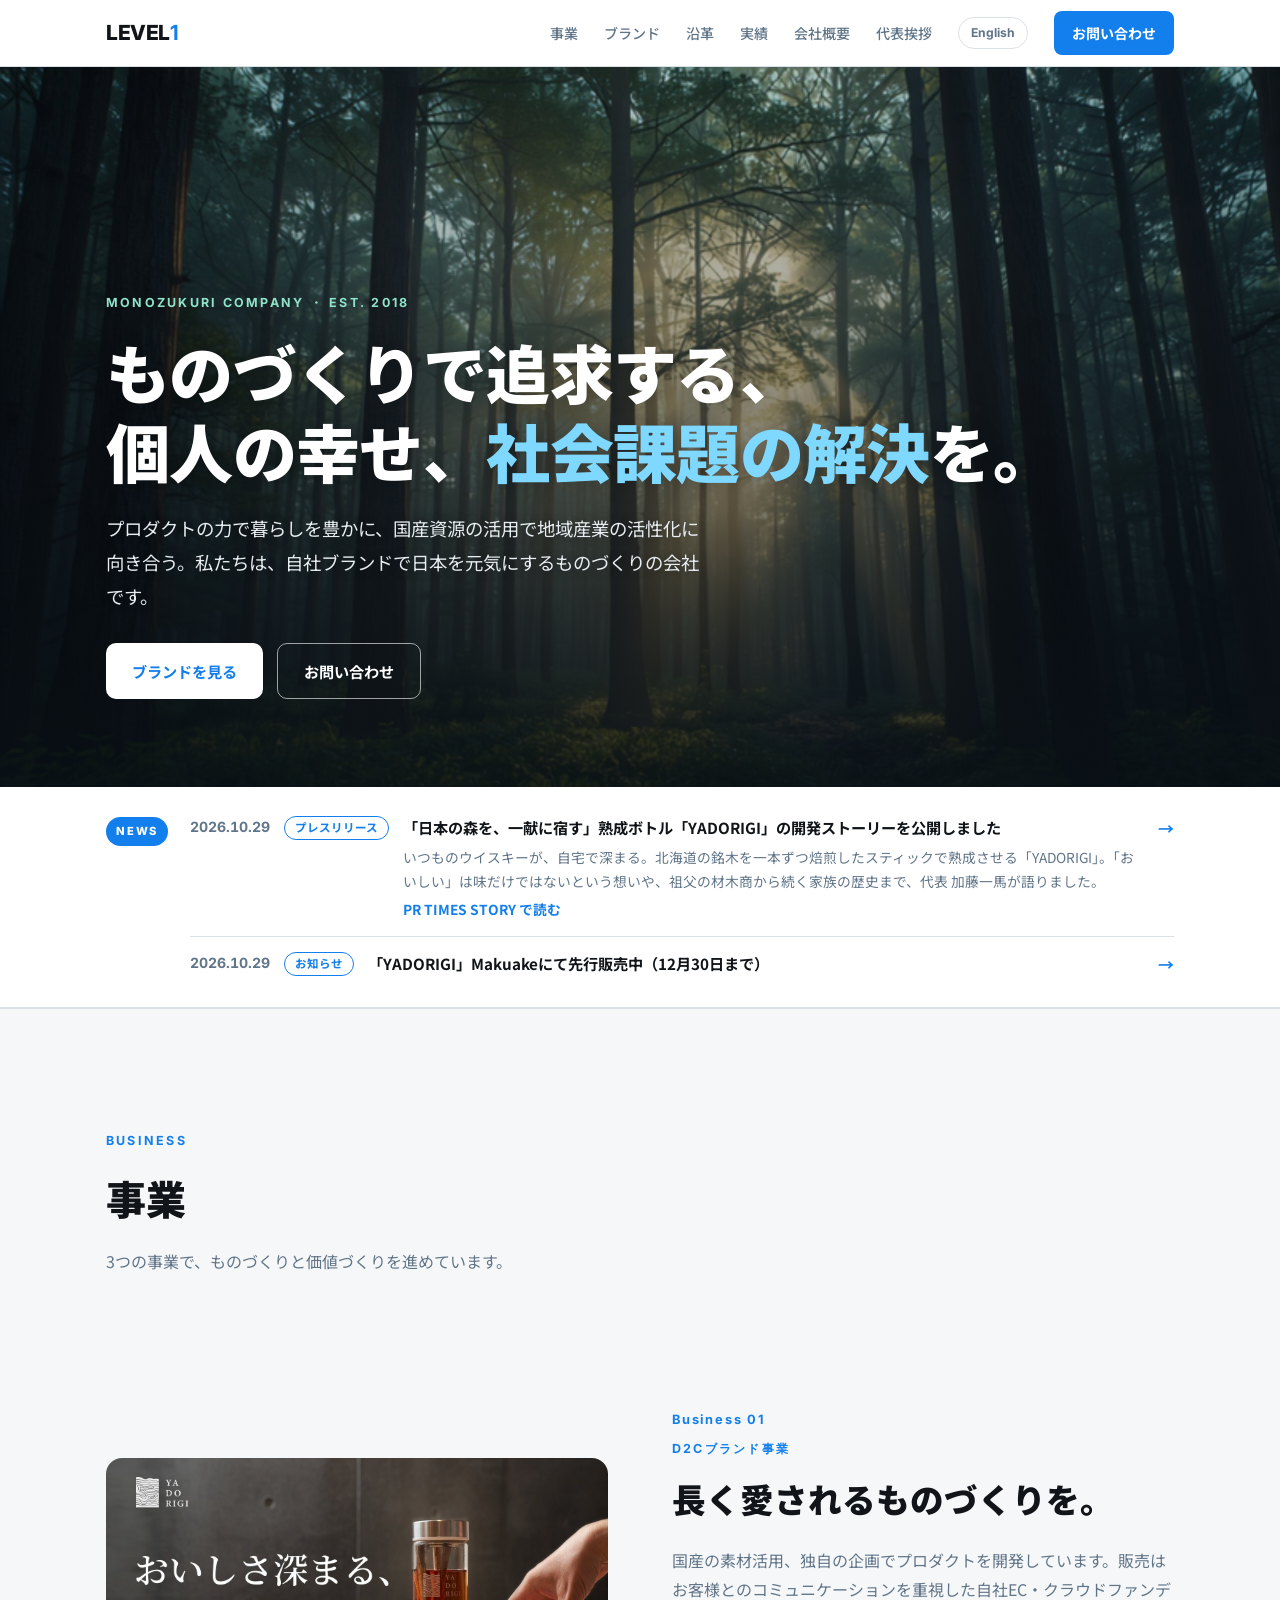
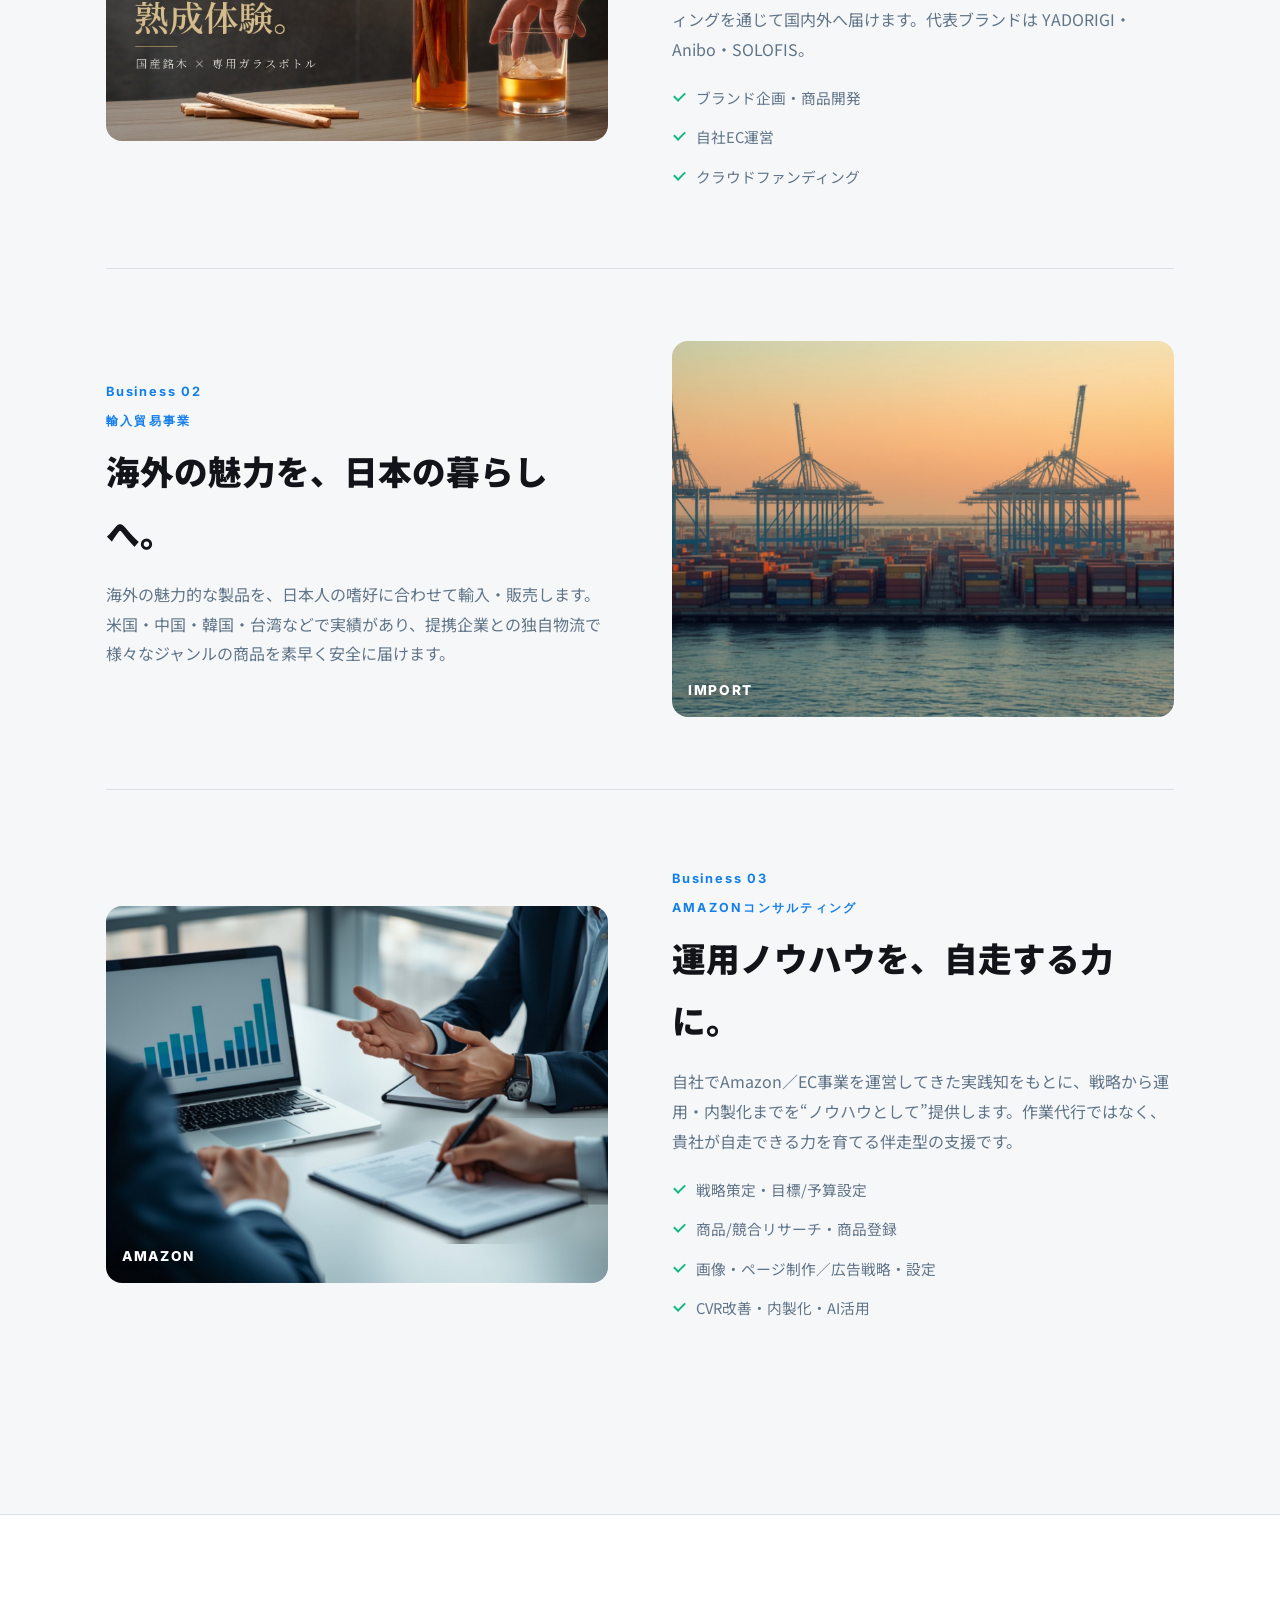
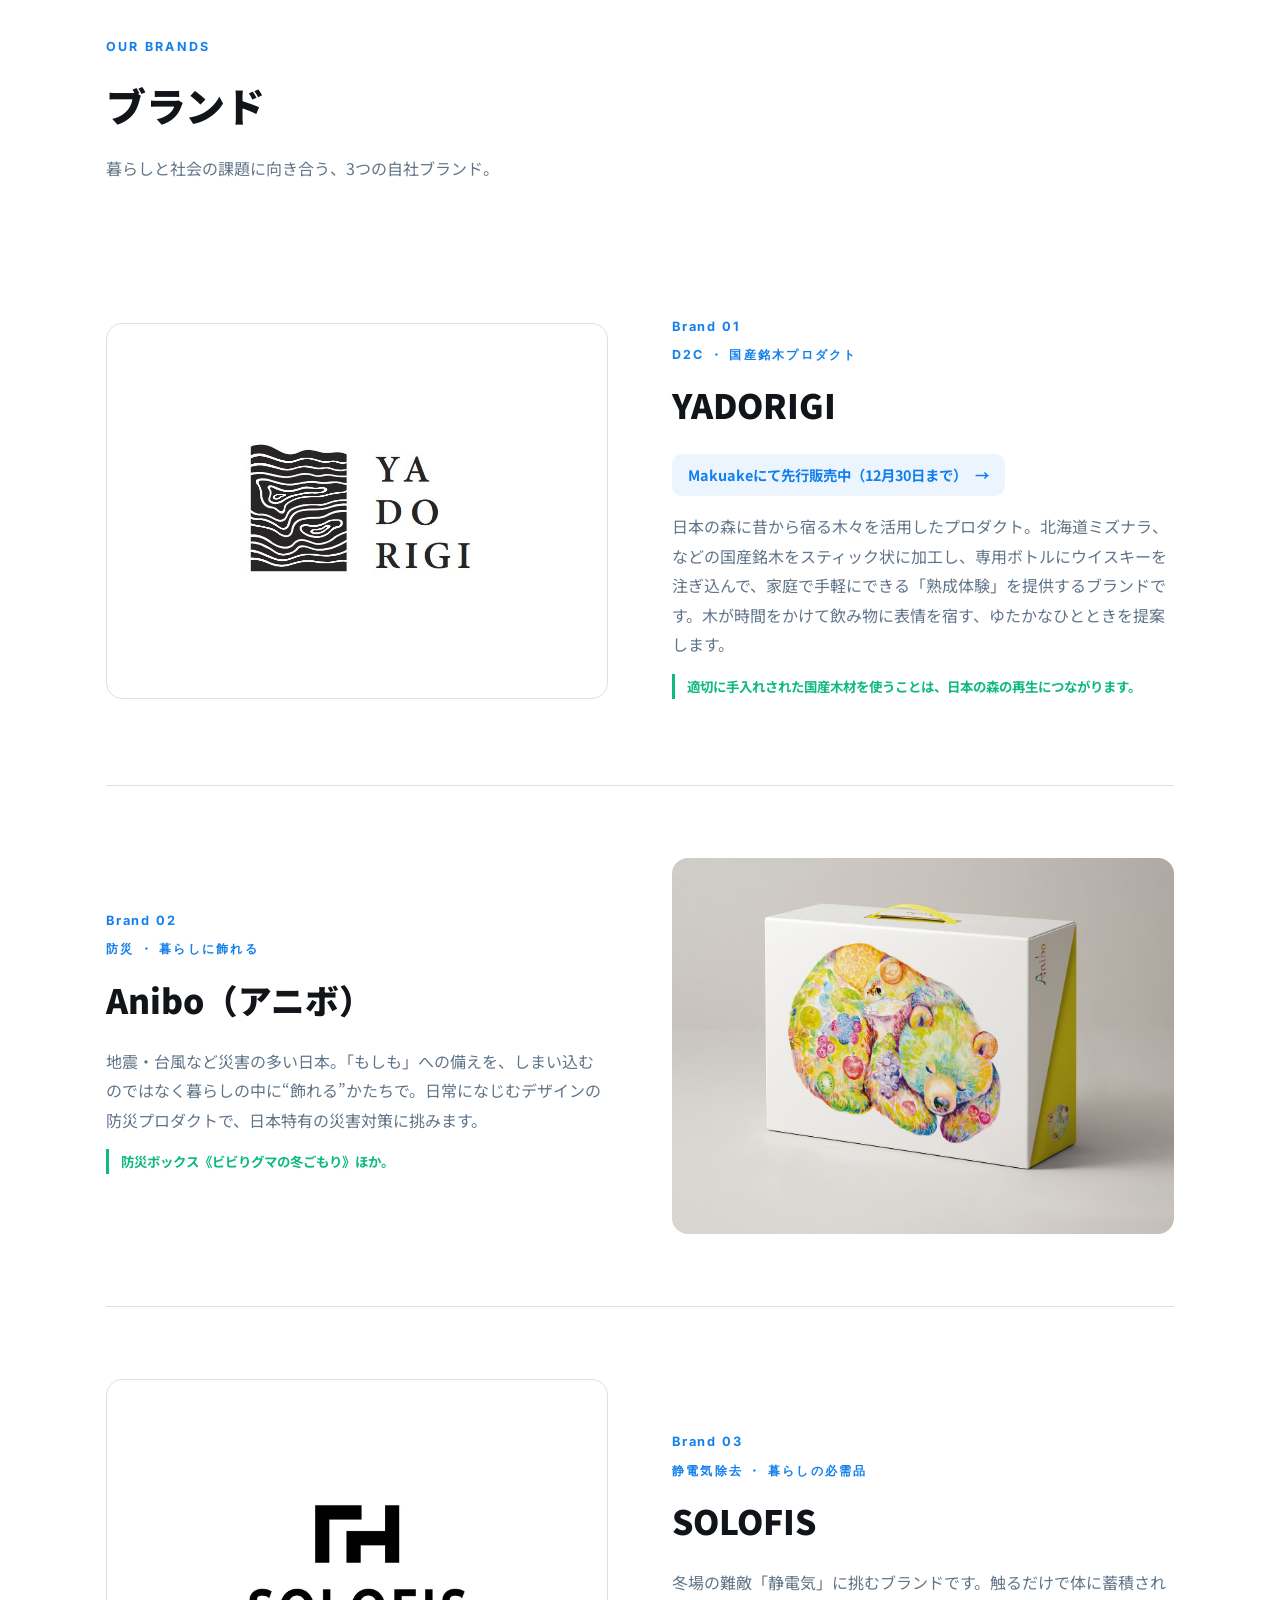
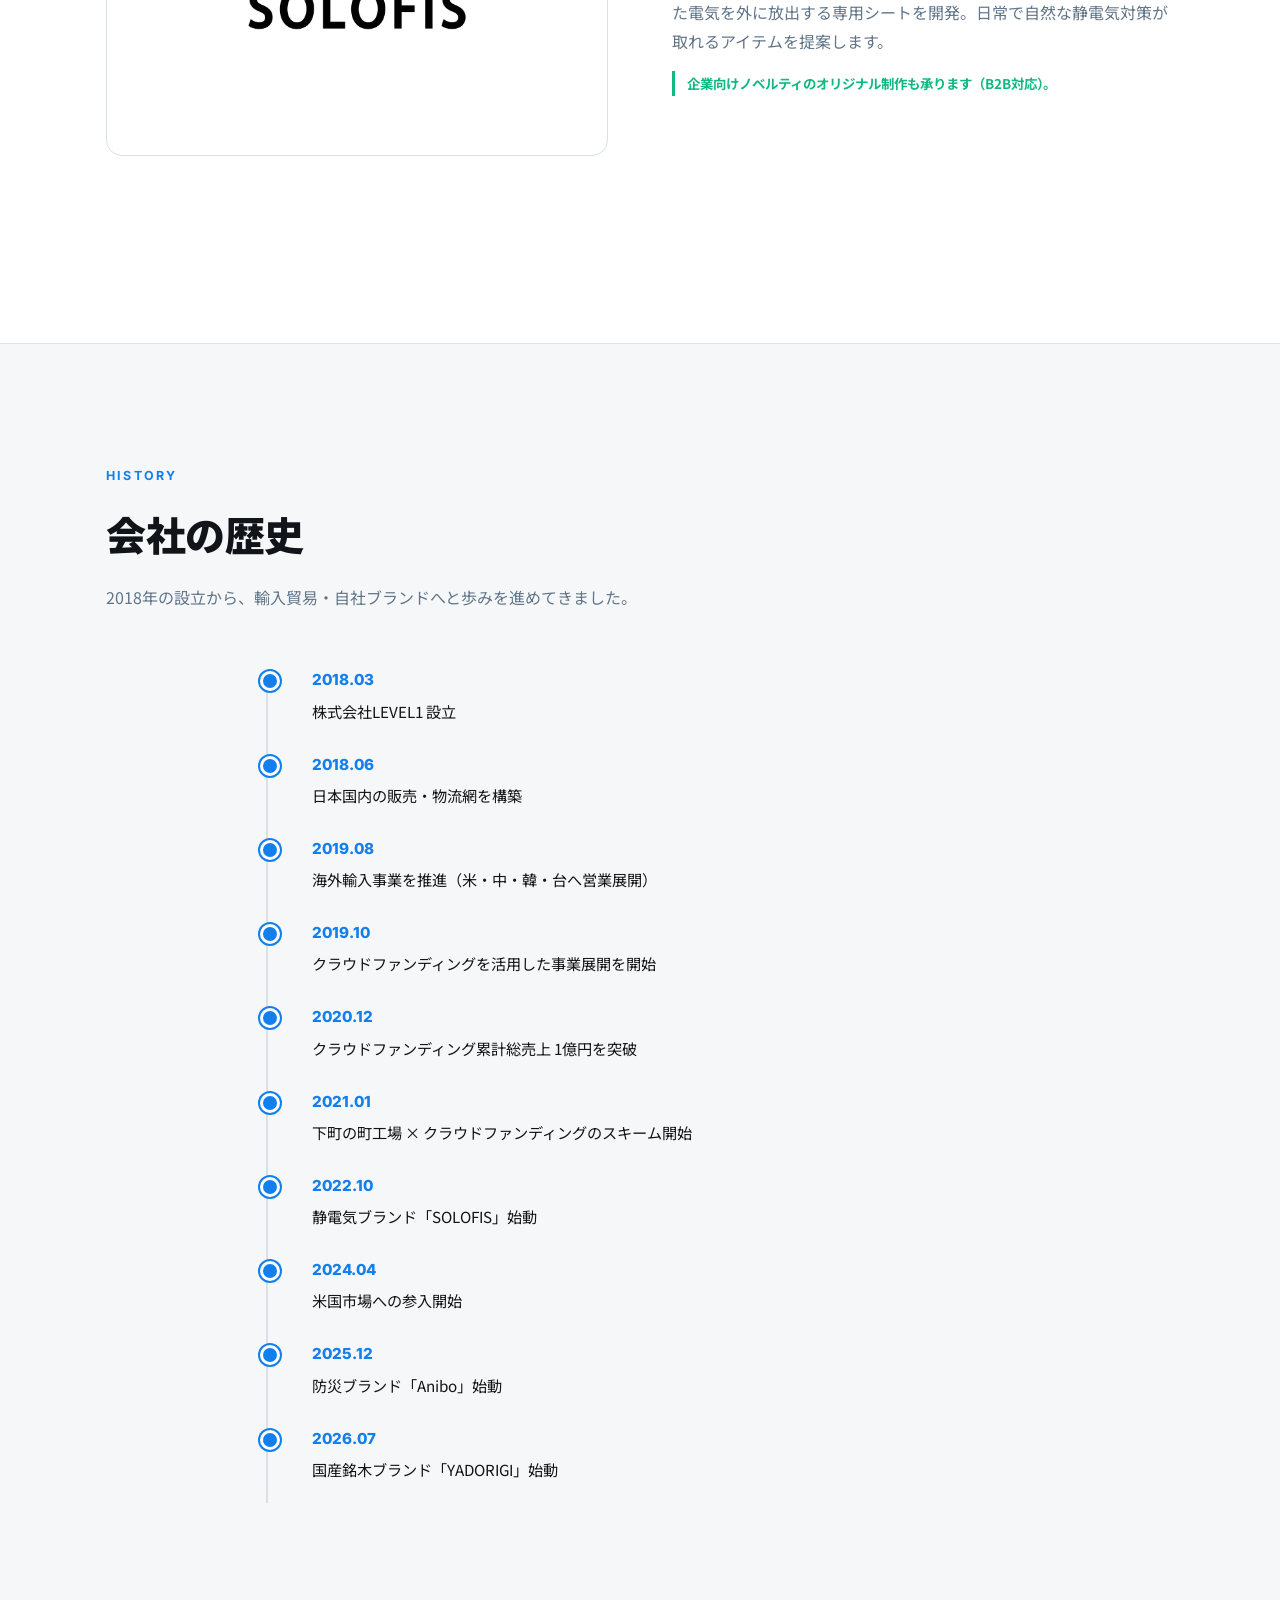
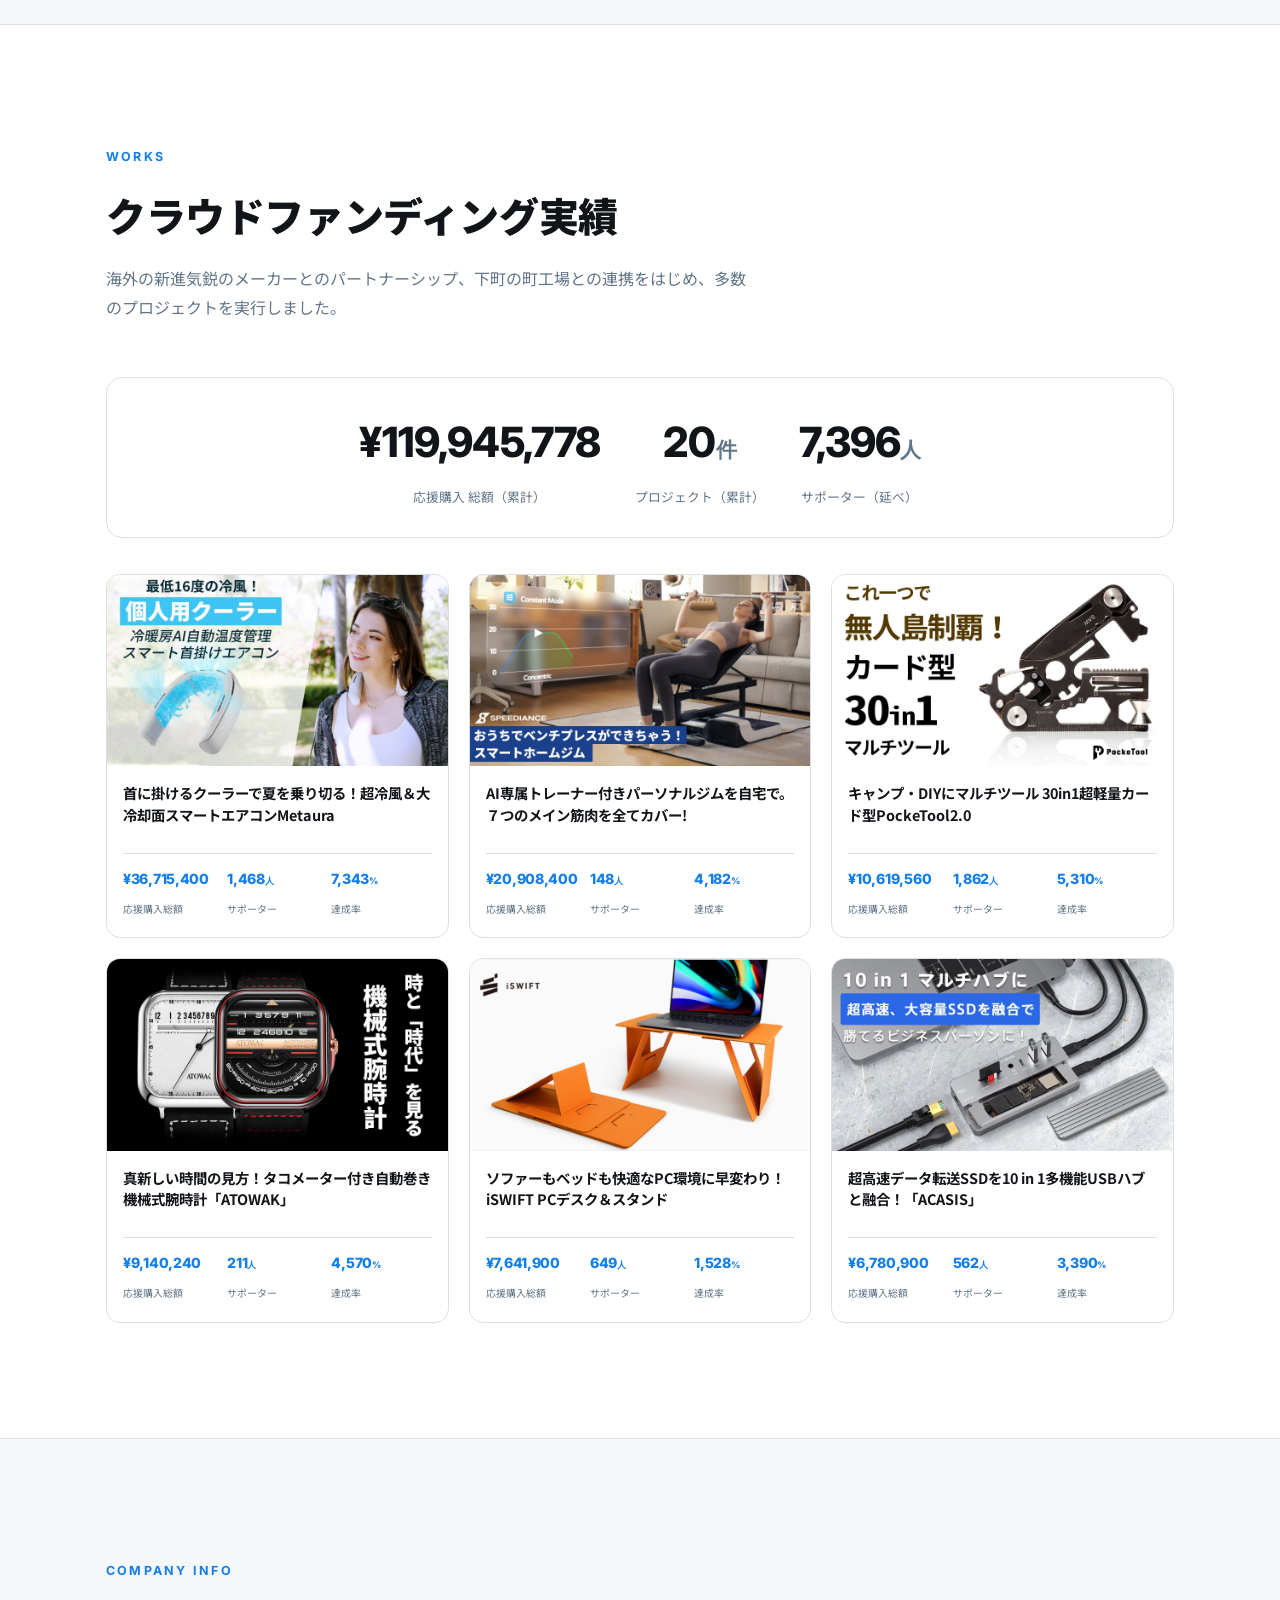
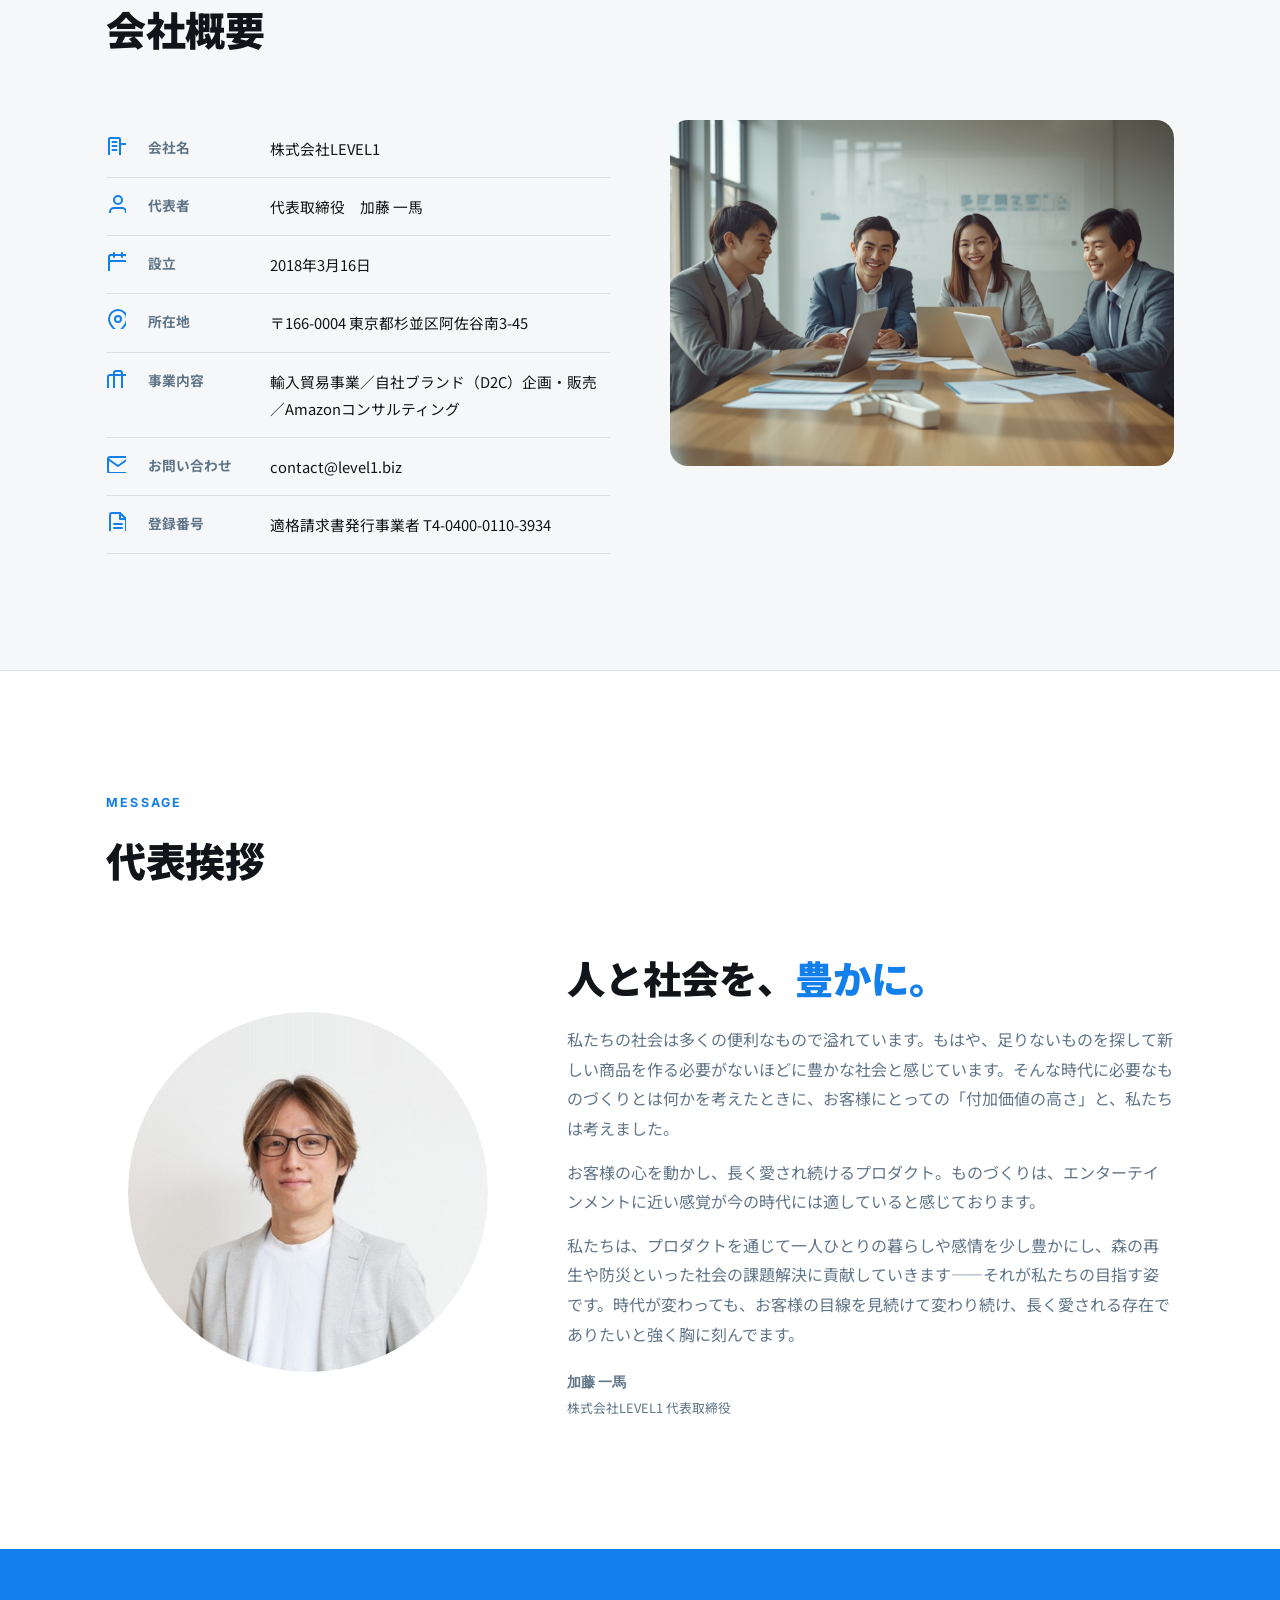
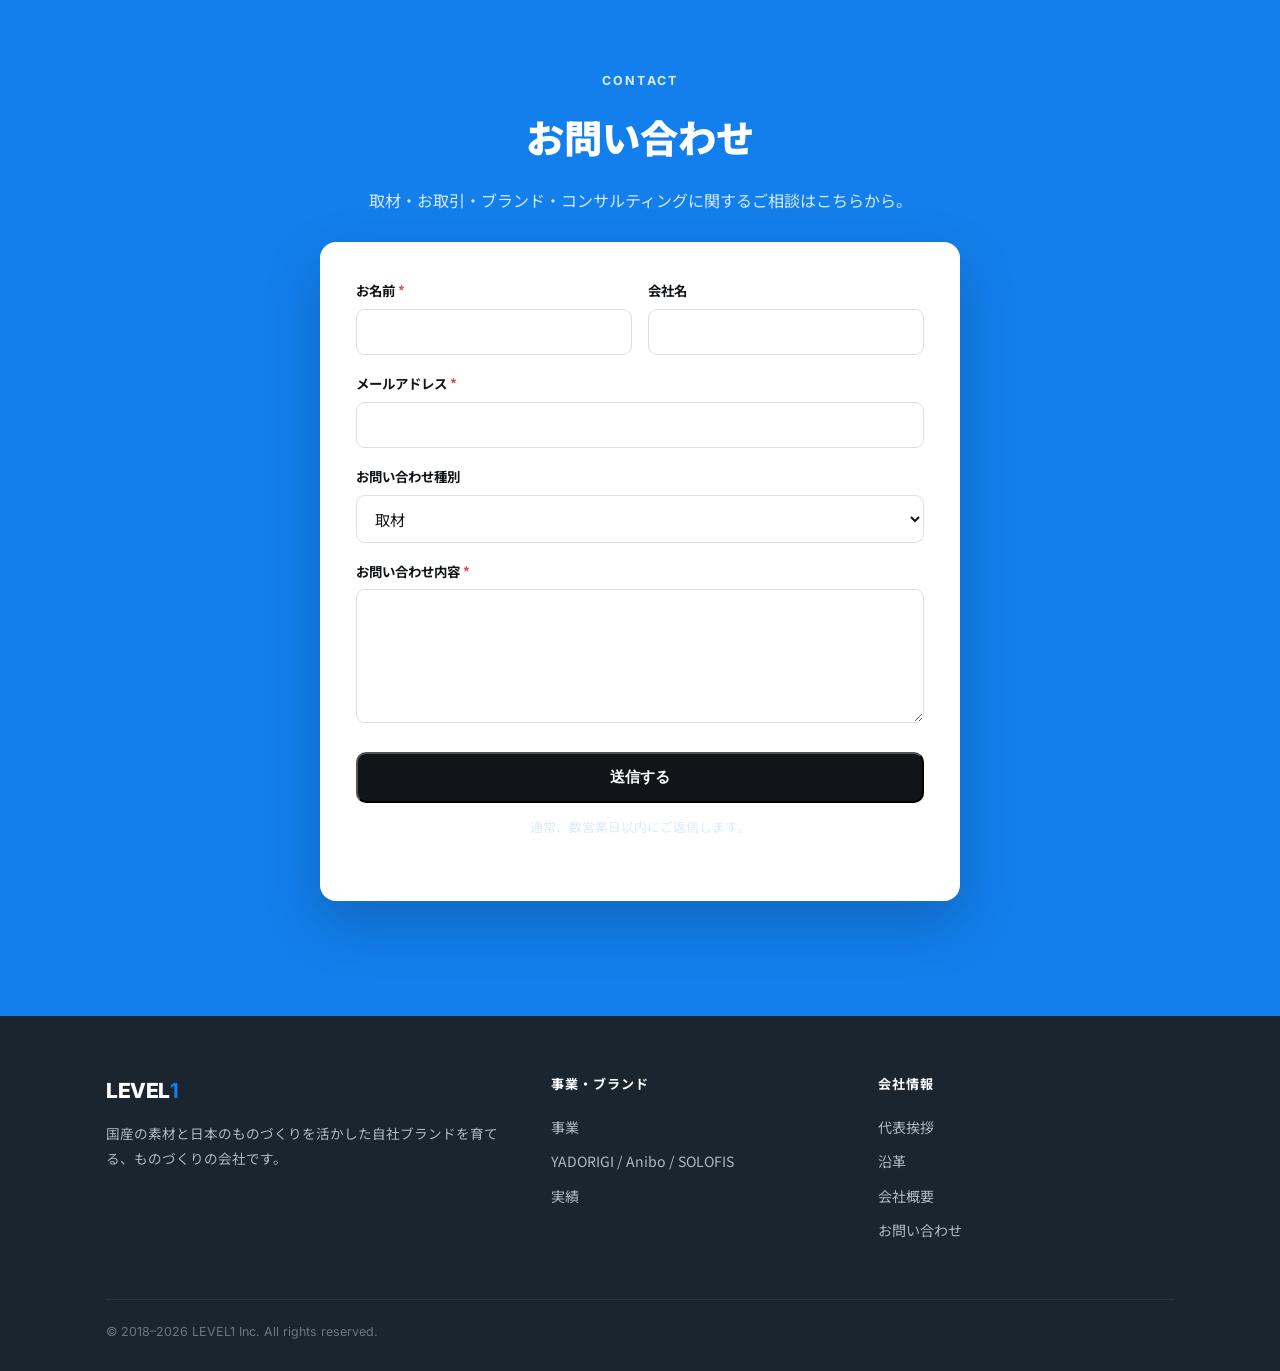
==== commit 697a8bce: "PR TIMES STORY記事行をPR TIMES最終版の原稿に合わせて更新 - タイトル：「日本の森を、一献に宿す」熟成ボトル「YADORIGI」の開発ストーリーを公開しました - 紹介文：最終版" ====
--- a/index.html
+++ b/index.html
@@ -40,8 +40,8 @@
       <a class="news-in" href="https://prtimes.com/story/detail/pb39vPTK2Ax" target="_blank" rel="noopener">
         <time datetime="2026-10-29">2026.10.29</time><span class="news-cat" data-en="Press Release">プレスリリース</span>
         <span class="news-body">
-          <span class="news-txt" data-en="Published the story behind YADORIGI &mdash; &ldquo;Bringing Japan&#39;s forests into every glass,&rdquo; a brand delivering at-home aging with Japanese fine woods">「日本の森を、一献に宿す」国産銘木で&quot;飲む熟成&quot;を届ける「YADORIGI」誕生ストーリーを公開しました</span>
-          <span class="news-sum" data-en="Just place Japanese fine wood in the dedicated bottle and pour to enjoy barrel-style aging at home. Our CEO Kazuma Kato shares the story behind YADORIGI and his thoughts on Japan&#39;s forests.">国産銘木を専用ボトルに入れ、お酒を注ぐだけで自宅で樽熟成を楽しめる「YADORIGI」。開発の背景と日本の森への想いを、代表 加藤一馬が語りました。</span>
+          <span class="news-txt" data-en="&ldquo;Bringing Japan&#39;s forests into every glass&rdquo; &mdash; we published the development story of the YADORIGI aging bottle">「日本の森を、一献に宿す」熟成ボトル「YADORIGI」の開発ストーリーを公開しました</span>
+          <span class="news-sum" data-en="YADORIGI lets you age your everyday whisky at home with sticks of Hokkaido fine wood, each roasted one by one. Our CEO Kazuma Kato talks about the idea that &ldquo;delicious&rdquo; is about more than taste, and a family history rooted in his grandfather&#39;s lumber business.">いつものウイスキーが、自宅で深まる。北海道の銘木を一本ずつ焙煎したスティックで熟成させる「YADORIGI」。「おいしい」は味だけではないという想いや、祖父の材木商から続く家族の歴史まで、代表 加藤一馬が語りました。</span>
           <span class="news-more" data-en="Read on PR TIMES STORY">PR TIMES STORY で読む</span>
         </span>
         <span class="news-arr" aria-hidden="true">&rarr;</span>
--- a/styles-d.css
+++ b/styles-d.css
@@ -193,8 +193,8 @@
 .news time{font-family:var(--en);font-weight:700;font-size:.88rem;color:var(--slate);font-variant-numeric:tabular-nums;line-height:1.7}
 .news-cat{font-size:.72rem;font-weight:700;color:var(--blue);border:1px solid currentColor;border-radius:999px;padding:1px 10px;line-height:1.7;margin-top:1px}
 .news-body{flex:1;min-width:min(100%,240px);display:flex;flex-direction:column;gap:4px}
-.news-txt{font-weight:700;font-size:.95rem;line-height:1.7;transition:color .2s}
-.news-sum{color:var(--slate);font-size:.86rem;line-height:1.75}
+.news-txt{font-weight:700;font-size:.95rem;line-height:1.7;transition:color .2s;text-wrap:pretty;word-break:auto-phrase}
+.news-sum{color:var(--slate);font-size:.86rem;line-height:1.75;text-wrap:pretty}
 .news-more{color:var(--blue);font-weight:700;font-size:.86rem}
 .news-arr{color:var(--blue);font-weight:700;line-height:1.7;transition:transform .2s}
 .news-in[href]:hover .news-txt{color:var(--blue)} .news-in[href]:hover .news-arr{transform:translateX(4px)}
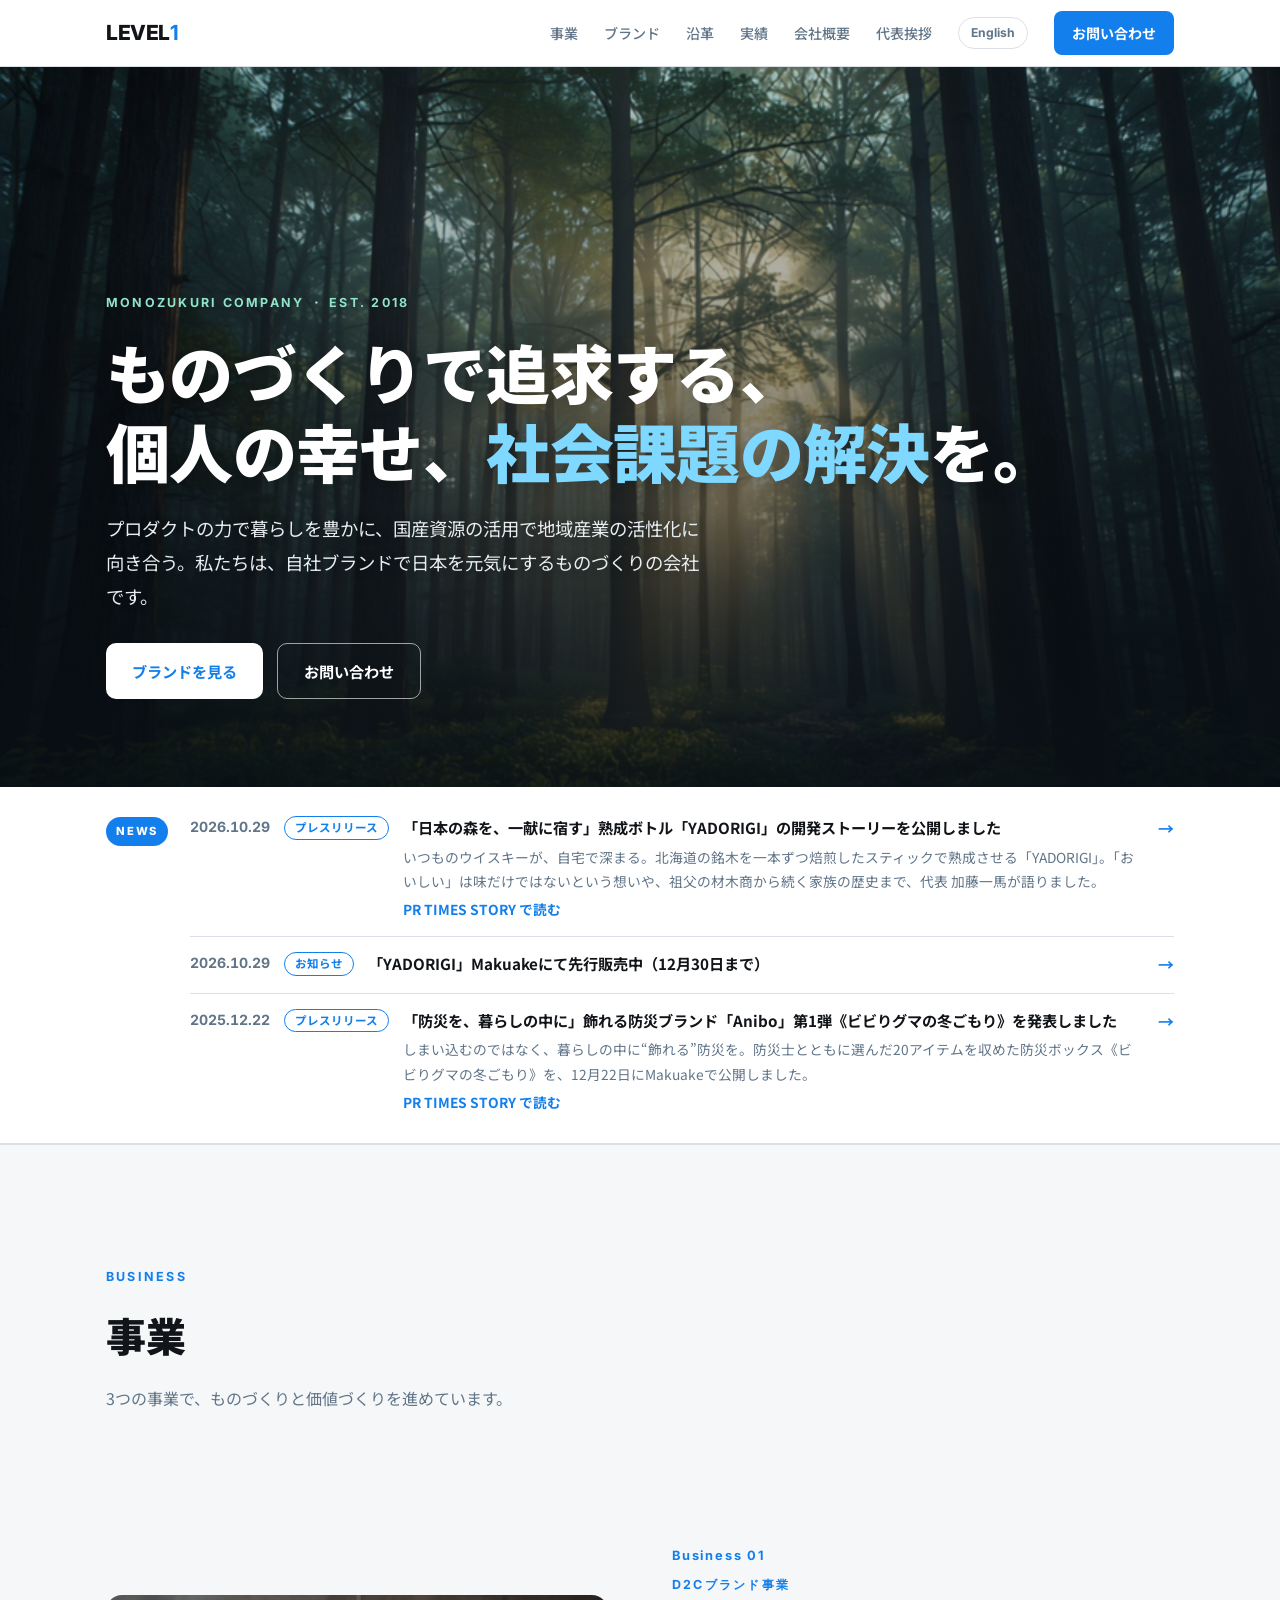
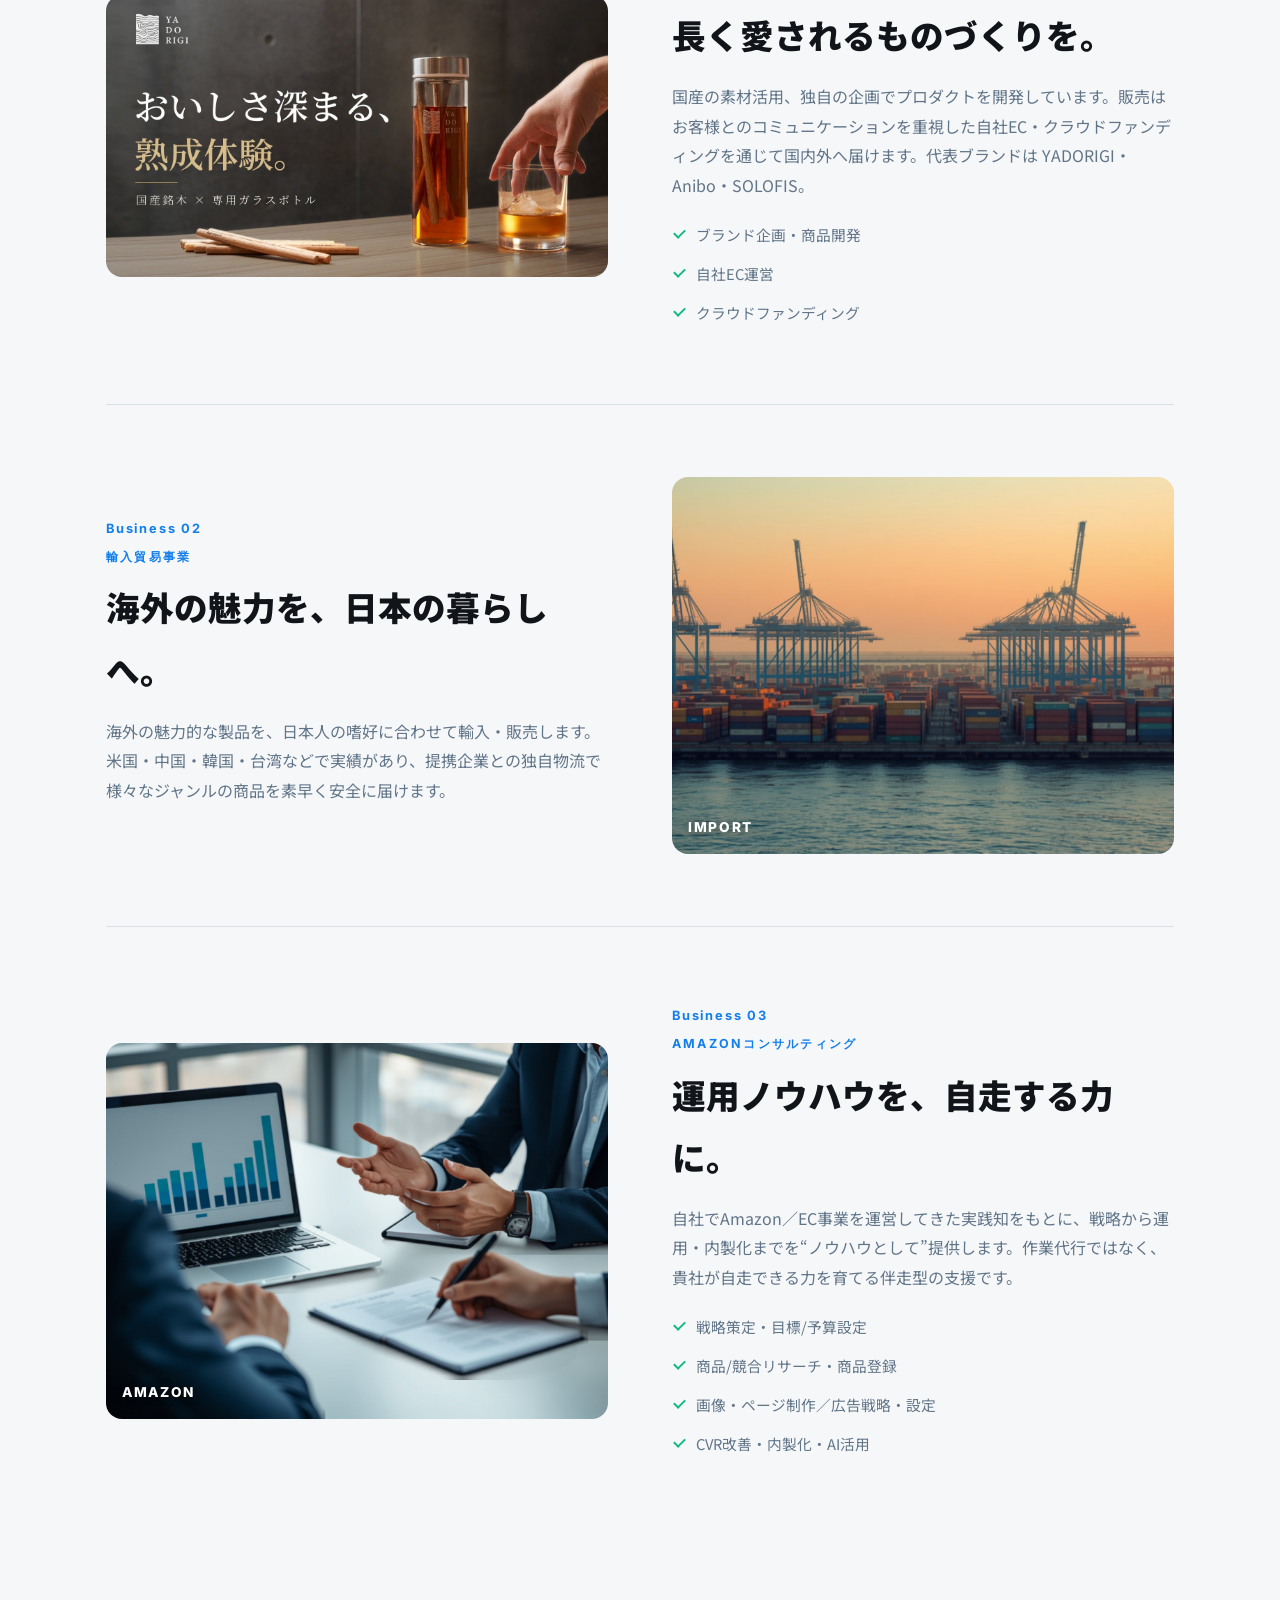
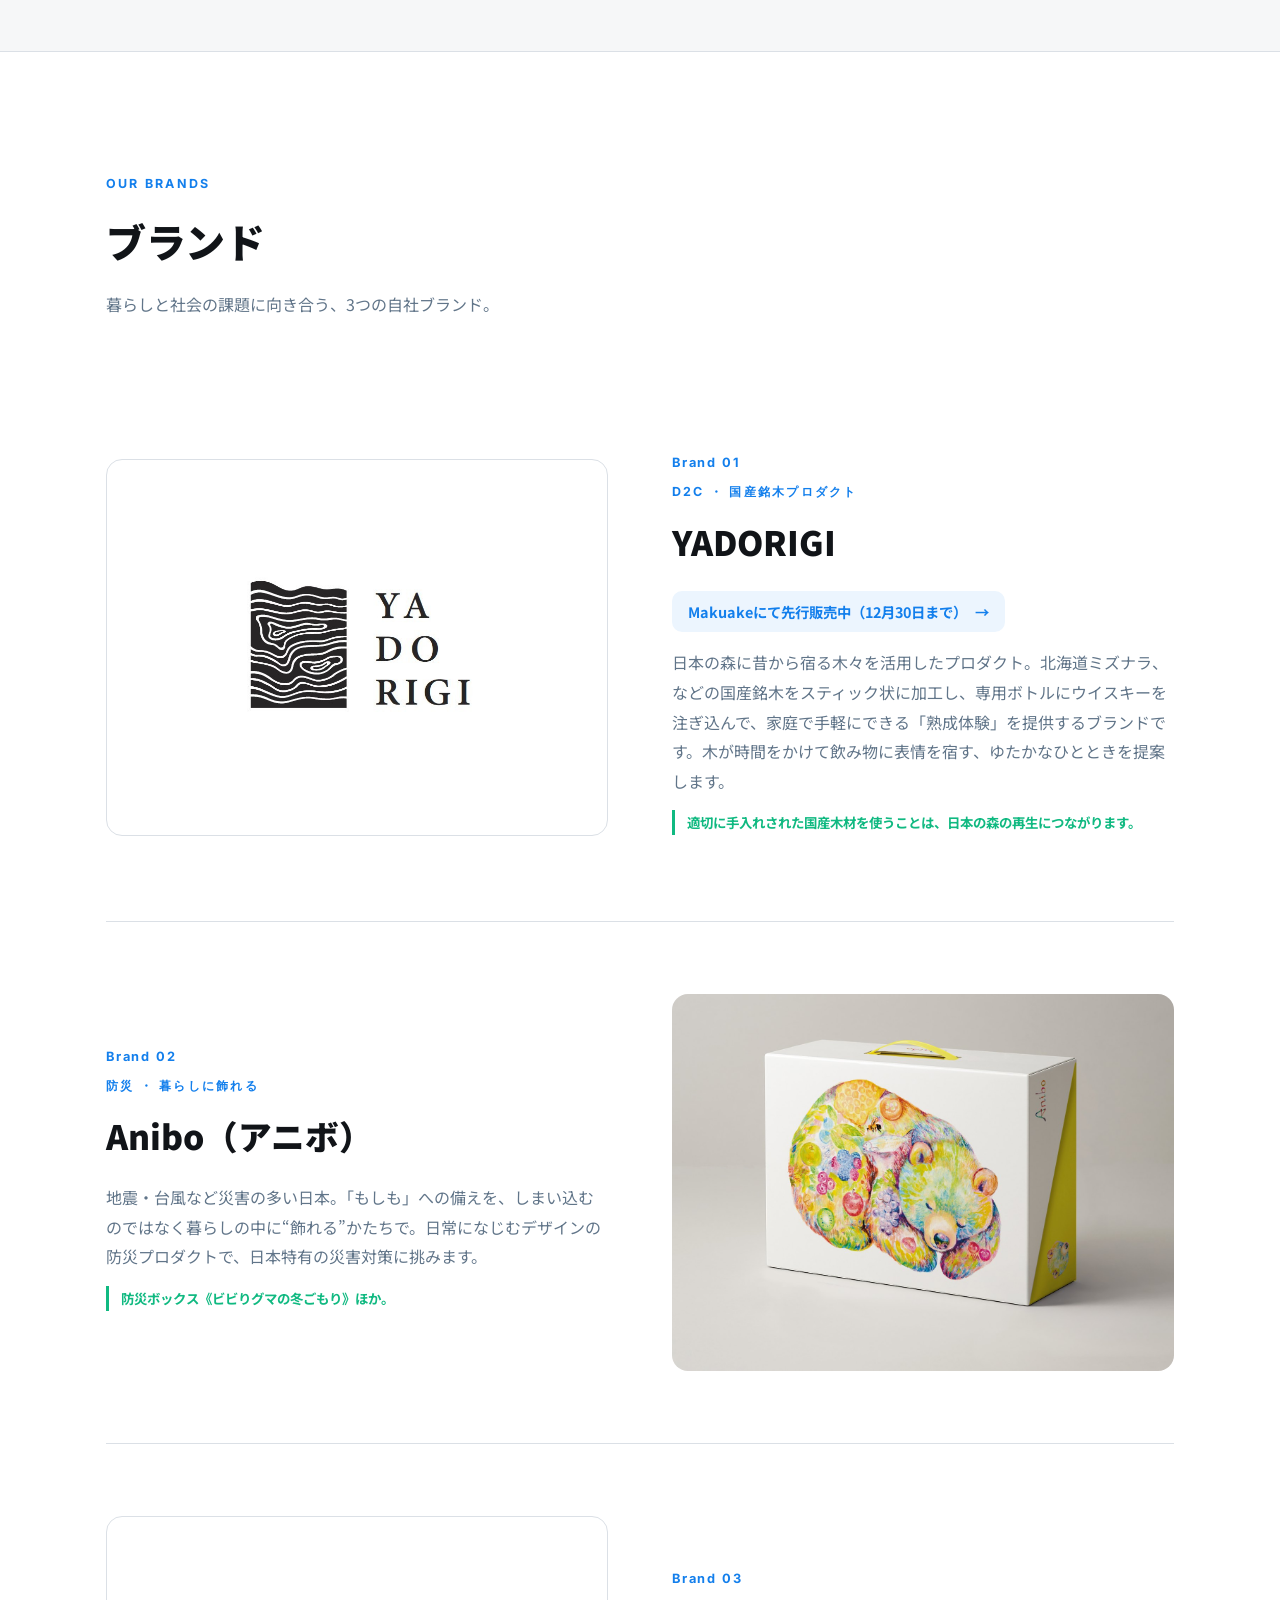
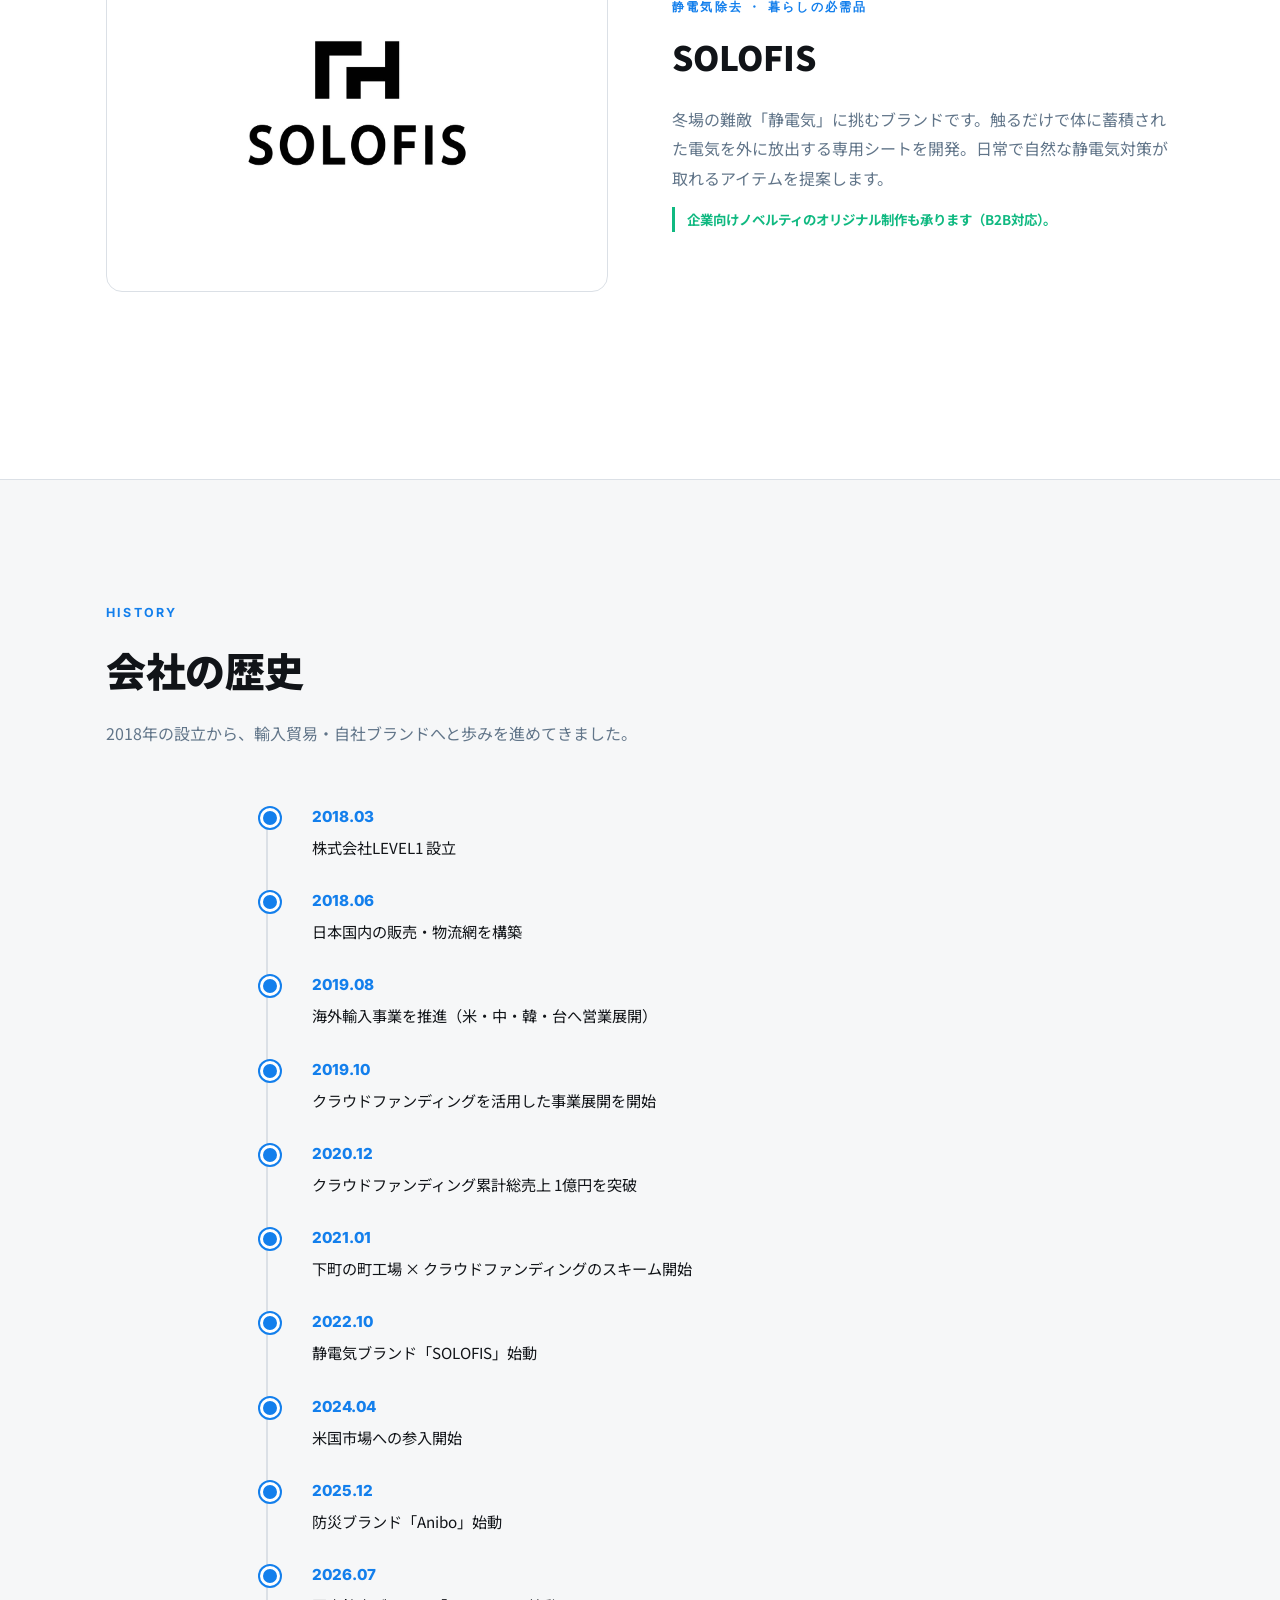
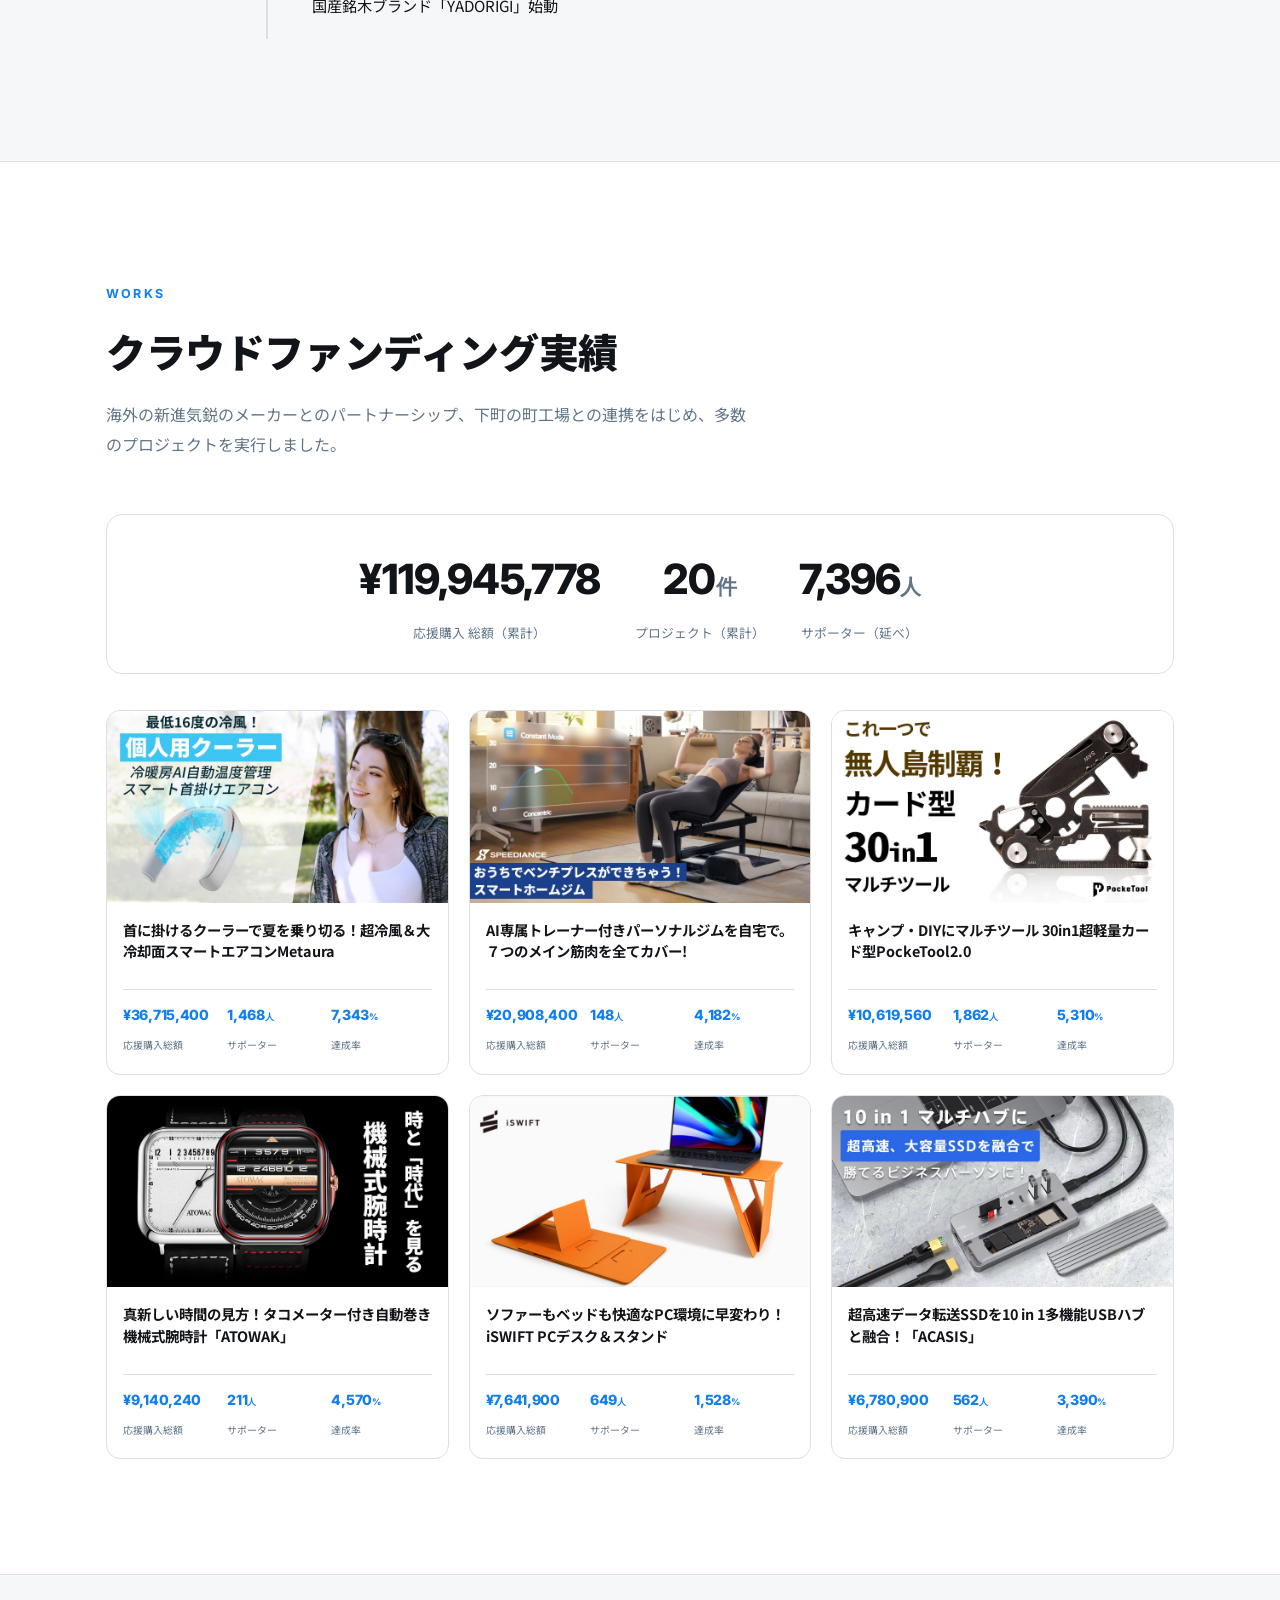
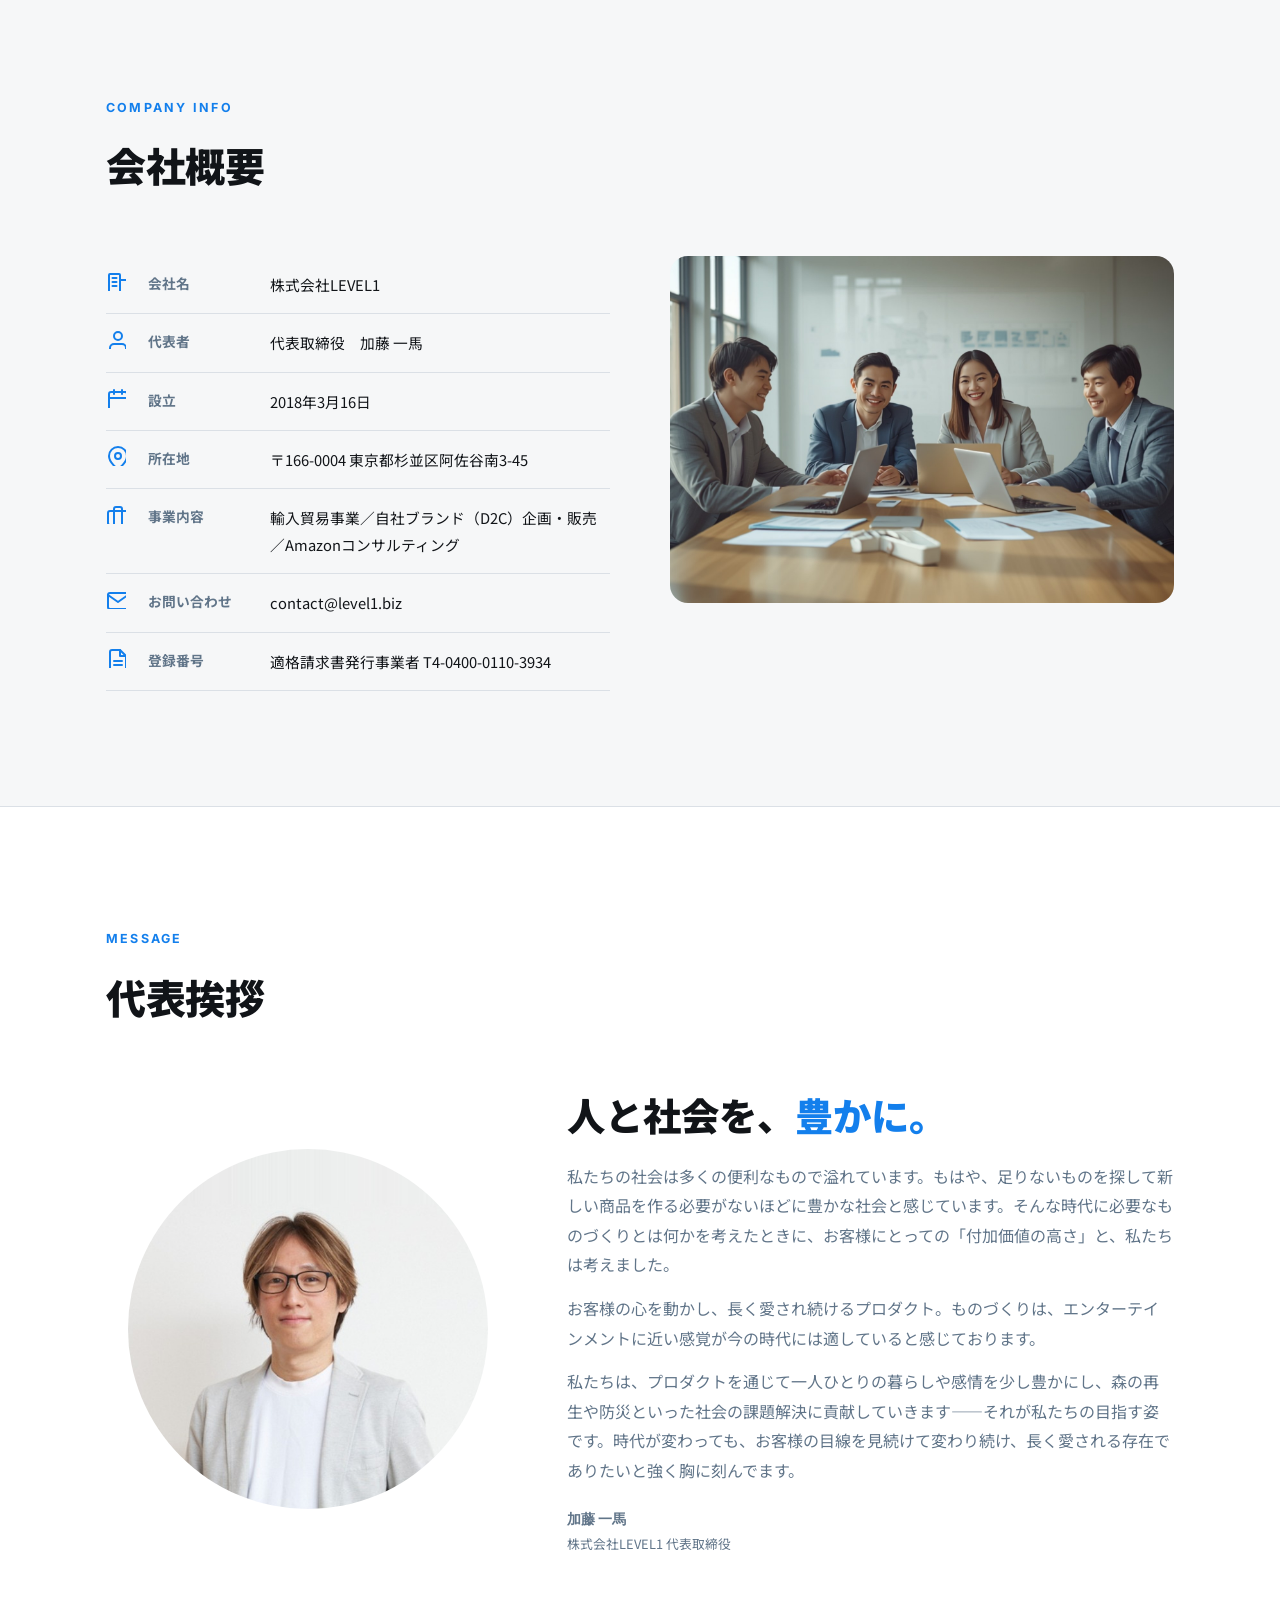
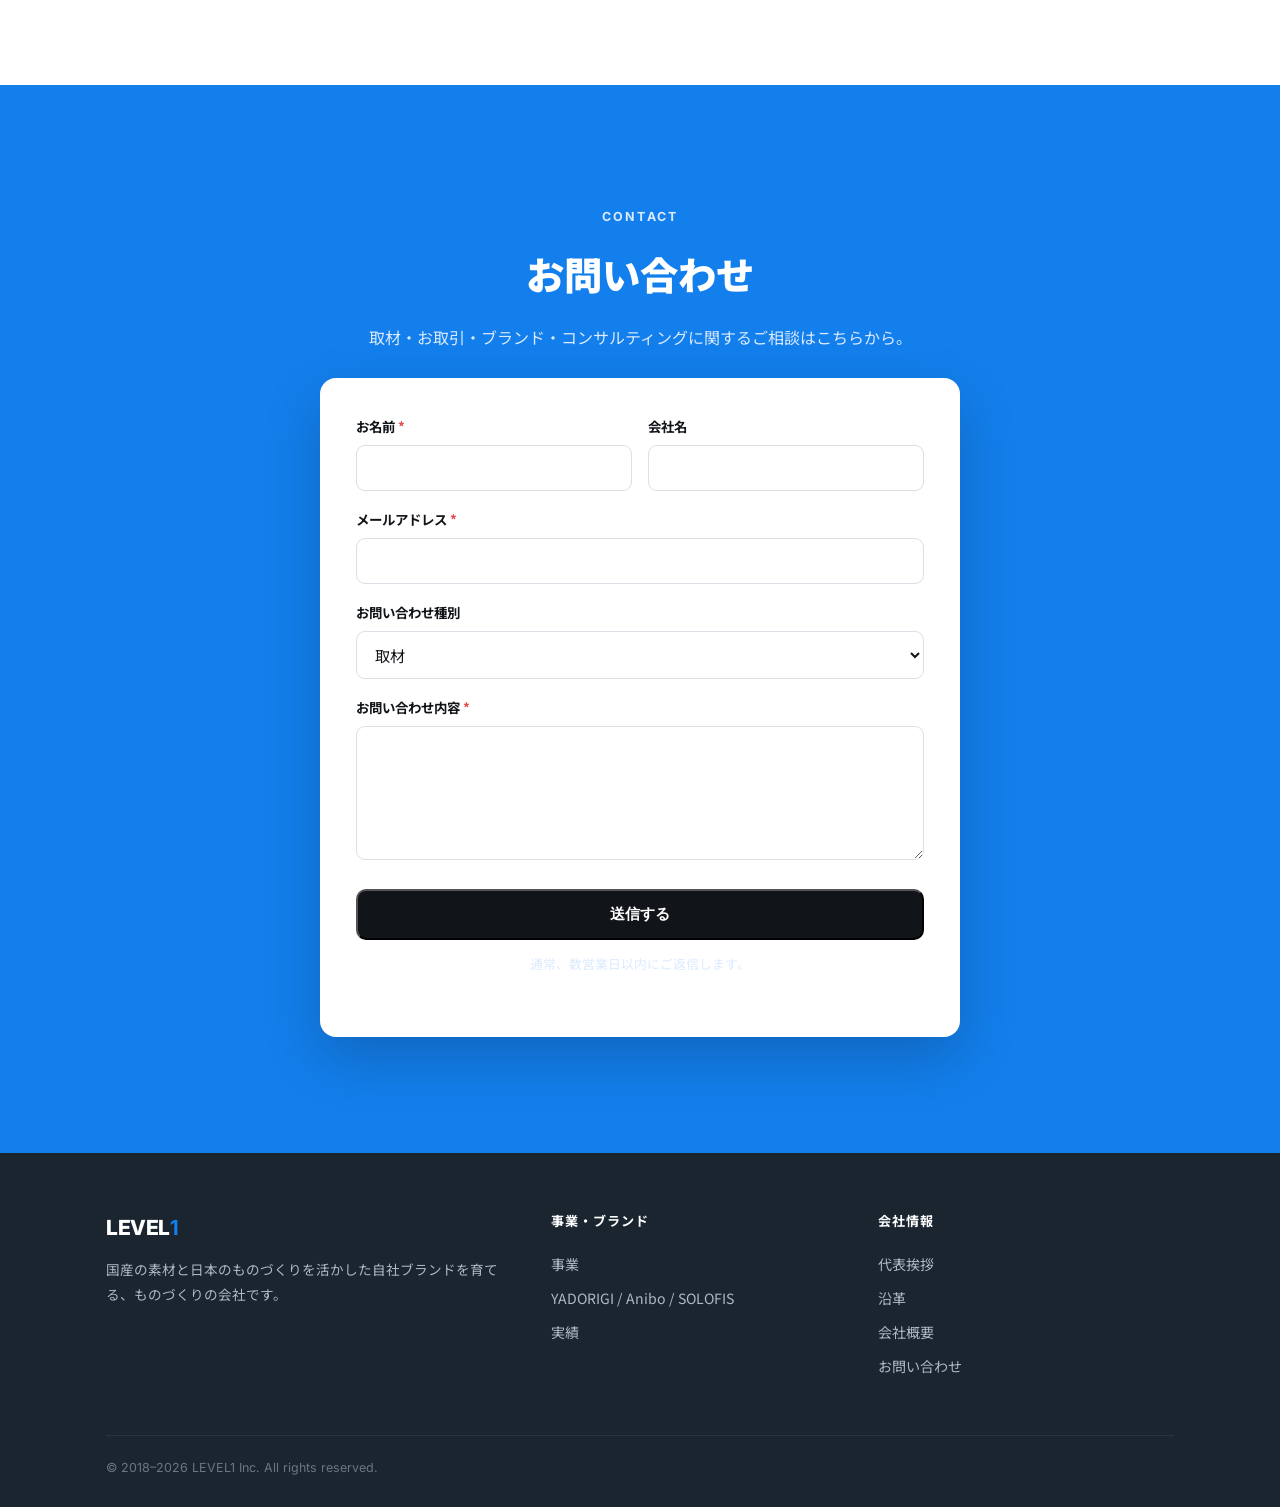
==== commit 2512b0dd: "NEWSに2025年12月のAniboプレスリリース（PR TIMES STORY）を追加 「防災を、暮らしの中に」飾れる防災ブランド「Anibo」第1弾《ビビりグマの冬ごもり》を発表 （日付は記事タ" ====
--- a/index.html
+++ b/index.html
@@ -51,6 +51,17 @@
       <a class="news-in mk" data-href-live="https://www.makuake.com/project/yadorigi/" target="_blank" rel="noopener">
         <time datetime="2026-10-29">2026.10.29</time><span class="news-cat" data-en="News">お知らせ</span>
         <span class="news-body"><span class="news-txt" data-en="YADORIGI pre-sale launches on Makuake &mdash; Thu, Oct 29, 11:00 JST" data-live="「YADORIGI」Makuakeにて先行販売中（12月30日まで）" data-live-en="YADORIGI pre-sale now live on Makuake (through Dec 30)">「YADORIGI」がMakuakeにて先行販売を開始します（10月29日（木）11:00 公開予定）</span></span>
+        <span class="news-arr" aria-hidden="true">&rarr;</span>
+      </a>
+    </li>
+    <li class="news-item">
+      <a class="news-in" href="https://prtimes.jp/story/detail/YbjpwWt9Knx" target="_blank" rel="noopener">
+        <time datetime="2025-12-22">2025.12.22</time><span class="news-cat" data-en="Press Release">プレスリリース</span>
+        <span class="news-body">
+          <span class="news-txt" data-en="&ldquo;Bringing preparedness into everyday life&rdquo; &mdash; we announced A Timid Bear&#39;s Winter Rest, the first product from the display-ready disaster-prevention brand Anibo">「防災を、暮らしの中に」飾れる防災ブランド「Anibo」第1弾《ビビりグマの冬ごもり》を発表しました</span>
+          <span class="news-sum" data-en="Preparedness you display instead of tucking away. Our disaster-prevention box, with 20 items chosen together with certified disaster-prevention specialists, launched on Makuake on December 22.">しまい込むのではなく、暮らしの中に&ldquo;飾れる&rdquo;防災を。防災士とともに選んだ20アイテムを収めた防災ボックス《ビビりグマの冬ごもり》を、12月22日にMakuakeで公開しました。</span>
+          <span class="news-more" data-en="Read on PR TIMES STORY">PR TIMES STORY で読む</span>
+        </span>
         <span class="news-arr" aria-hidden="true">&rarr;</span>
       </a>
     </li>
